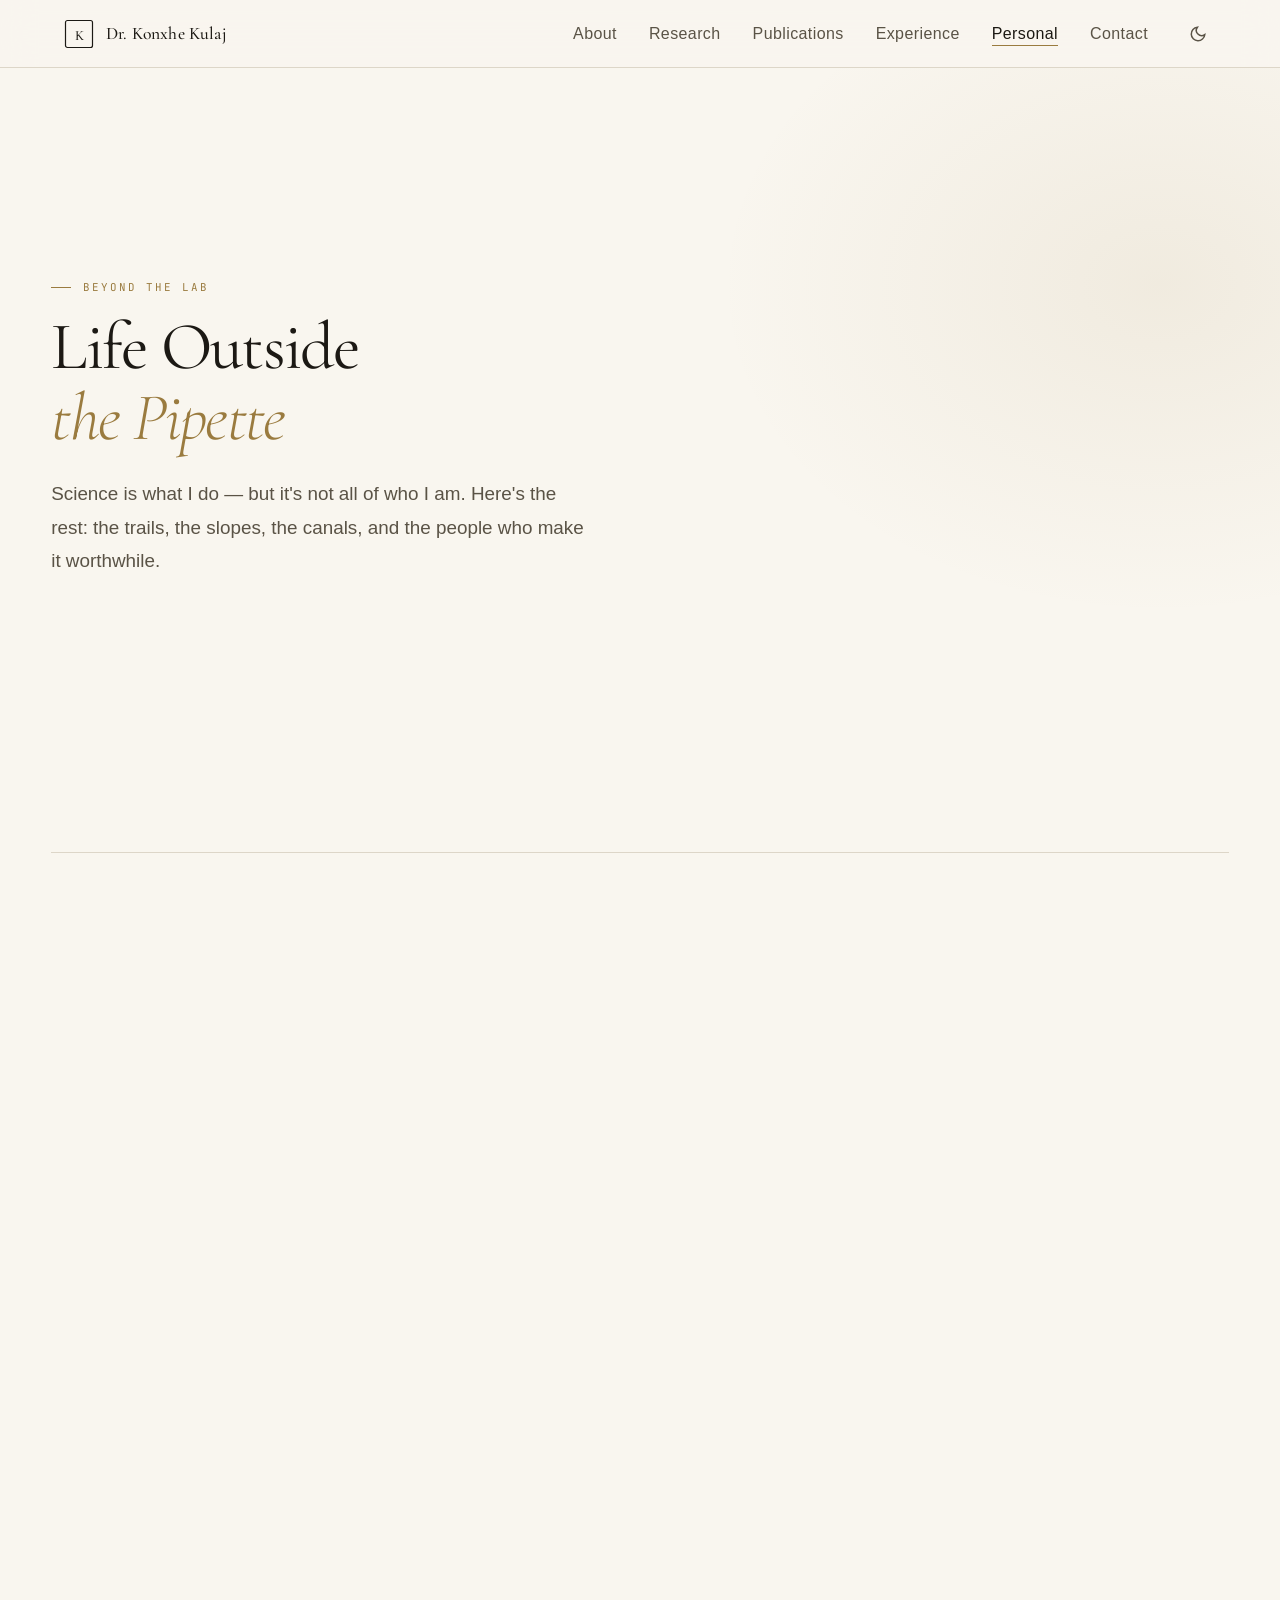
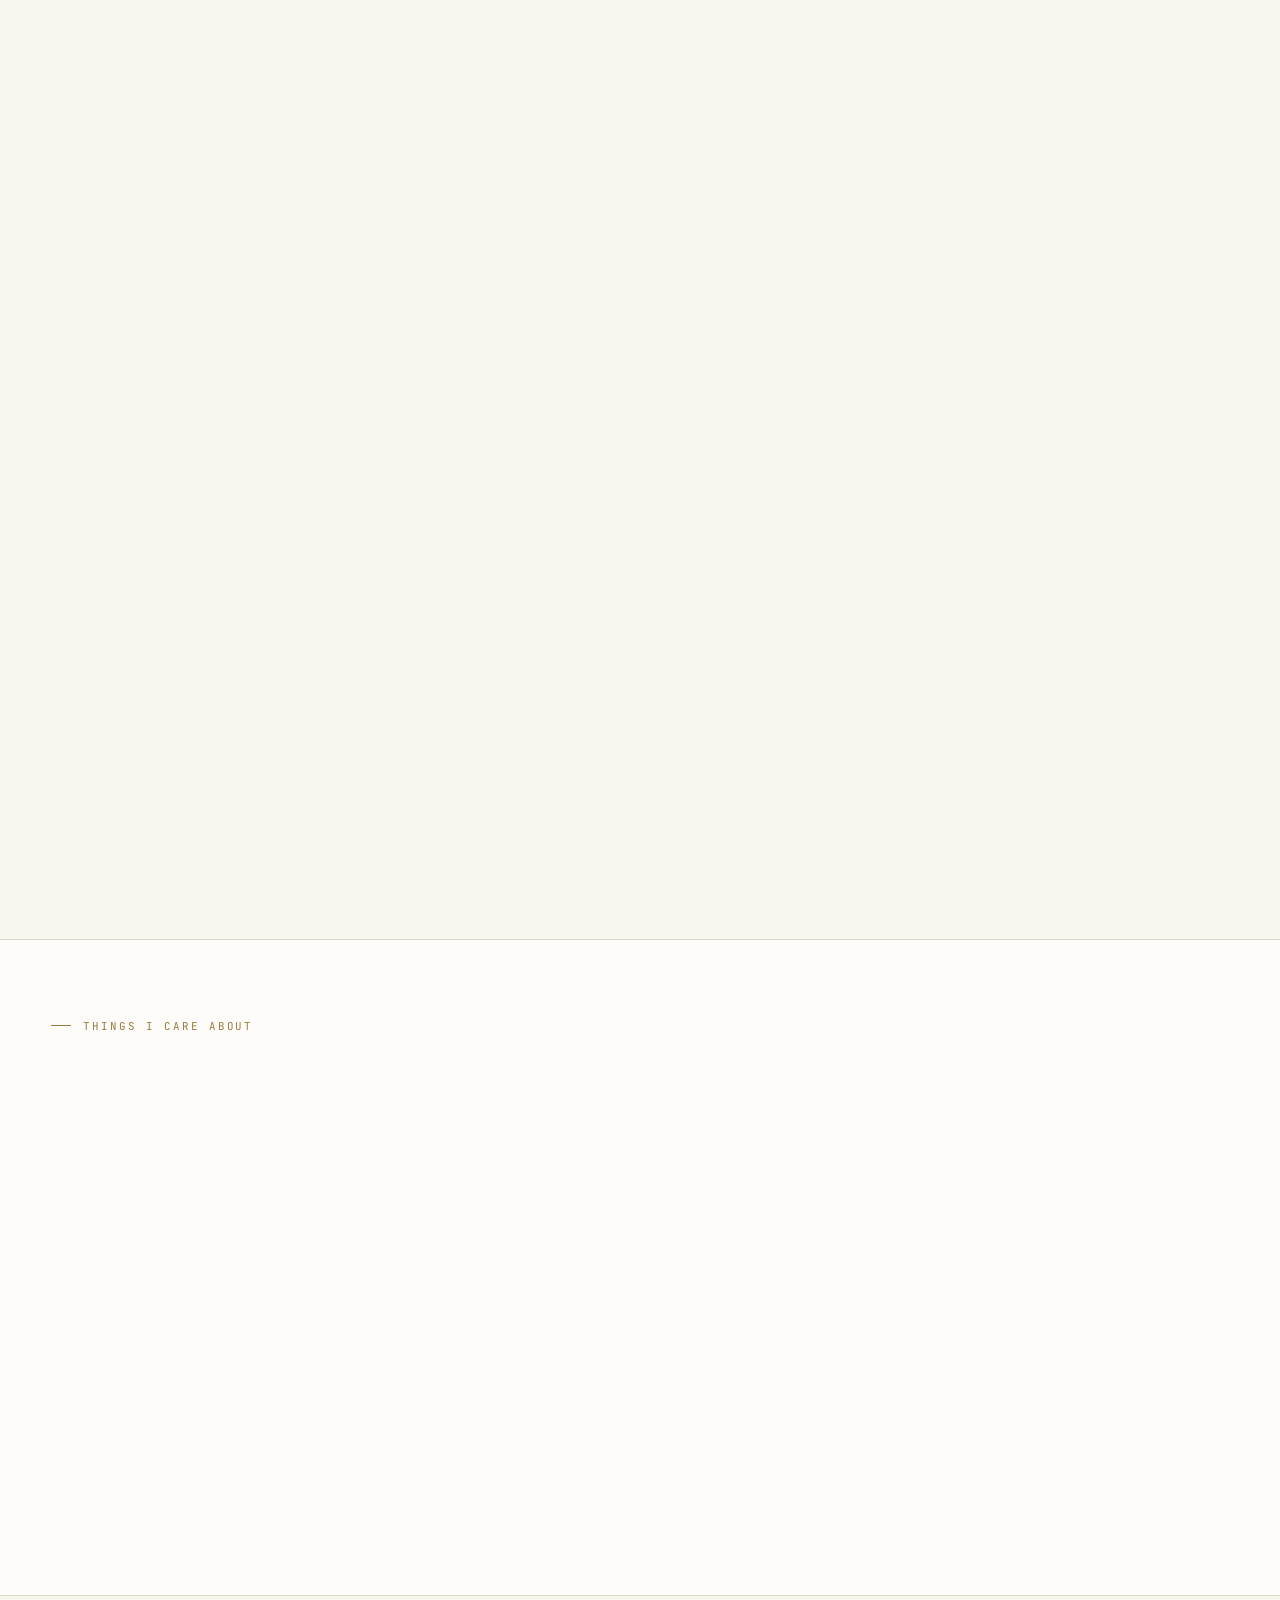
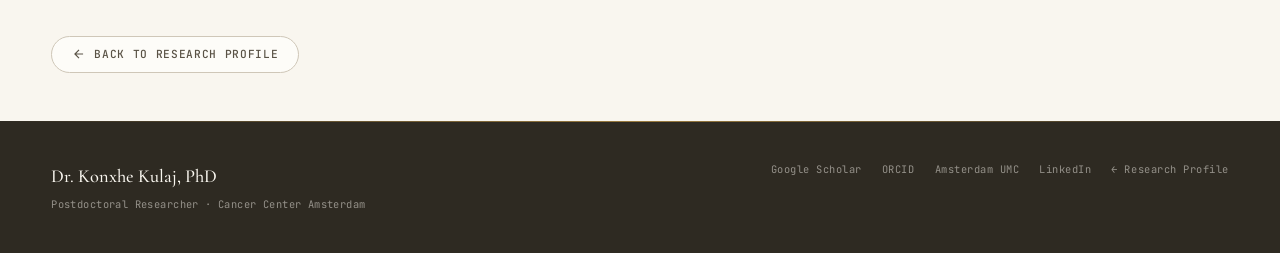
==== personal.html @ 5bc97610 "feat: add personal page — photo mosaic, interests, nav link" ====
<!DOCTYPE html>
<html lang="en" data-theme="light">
<head>
  <meta charset="UTF-8" />
  <meta name="viewport" content="width=device-width, initial-scale=1.0" />
  <title>Beyond the Lab — Dr. Konxhe Kulaj</title>
  <meta name="description" content="A personal glimpse into the life of Dr. Konxhe Kulaj — running, hiking, travelling, skiing, and life in Amsterdam." />

  <link rel="preconnect" href="https://fonts.googleapis.com" />
  <link rel="preconnect" href="https://fonts.gstatic.com" crossorigin />
  <link href="https://fonts.googleapis.com/css2?family=Cormorant+Garamond:ital,wght@0,300;0,400;0,500;0,600;1,300;1,400;1,500&family=JetBrains+Mono:wght@300;400;500&display=swap" rel="stylesheet" />
  <link href="https://api.fontshare.com/v2/css?f[]=switzer@300,400,450,500,600&display=swap" rel="stylesheet" />

  <link rel="stylesheet" href="style.css" />
  <link rel="stylesheet" href="personal.css" />
</head>
<body>

  <!-- NAV — identical to main site -->
  <header class="site-header" id="site-header">
    <div class="header-inner">
      <a href="index.html" class="site-logo" aria-label="Dr. Konxhe Kulaj — home">
        <svg width="30" height="30" viewBox="0 0 30 30" fill="none" aria-hidden="true">
          <rect x="1.5" y="1.5" width="27" height="27" rx="2" stroke="currentColor" stroke-width="1.2"/>
          <text x="15" y="21" text-anchor="middle" font-family="Cormorant Garamond,Georgia,serif" font-size="14" font-weight="500" fill="currentColor">K</text>
        </svg>
        <span class="logo-text">Dr. Konxhe Kulaj</span>
      </a>
      <nav class="site-nav" aria-label="Main navigation">
        <ul role="list">
          <li><a href="index.html#about">About</a></li>
          <li><a href="index.html#research">Research</a></li>
          <li><a href="index.html#publications">Publications</a></li>
          <li><a href="index.html#experience">Experience</a></li>
          <li><a href="personal.html" class="active">Personal</a></li>
          <li><a href="index.html#contact">Contact</a></li>
        </ul>
      </nav>
      <div class="header-actions">
        <button class="theme-toggle" data-theme-toggle aria-label="Switch to dark mode">
          <svg width="17" height="17" viewBox="0 0 24 24" fill="none" stroke="currentColor" stroke-width="2" aria-hidden="true"><path d="M21 12.79A9 9 0 1 1 11.21 3 7 7 0 0 0 21 12.79z"/></svg>
        </button>
        <button class="mobile-menu-toggle" aria-label="Open menu" aria-expanded="false" aria-controls="mobile-nav" id="menu-btn">
          <span></span><span></span><span></span>
        </button>
      </div>
    </div>
    <div class="mobile-nav" id="mobile-nav" hidden>
      <ul role="list">
        <li><a href="index.html#about">About</a></li>
        <li><a href="index.html#research">Research</a></li>
        <li><a href="index.html#publications">Publications</a></li>
        <li><a href="index.html#experience">Experience</a></li>
        <li><a href="personal.html">Personal</a></li>
        <li><a href="index.html#contact">Contact</a></li>
      </ul>
    </div>
  </header>

  <main>

    <!-- PAGE HERO -->
    <section class="personal-hero">
      <div class="personal-hero__inner wide-container">
        <div class="personal-hero__text">
          <p class="section-label">Beyond the Lab</p>
          <h1 class="personal-hero__title">Life Outside<br><em>the Pipette</em></h1>
          <p class="personal-hero__intro">Science is what I do — but it's not all of who I am. Here's the rest: the trails, the slopes, the canals, and the people who make it worthwhile.</p>
        </div>
        <!-- Hero portrait — the relaxed sofa shot -->
        <div class="personal-hero__portrait fade-in">
          <img src="personal-sofa.jpg" alt="Konxhe relaxing on a sofa" loading="eager" />
        </div>
      </div>
    </section>

    <!-- EDITORIAL INTRO — 2 col text -->
    <section class="personal-intro wide-container">
      <div class="personal-intro__grid">
        <div class="personal-intro__col fade-in">
          <p>Growing up between Greece and Albania, then studying across Germany and the Netherlands, movement has always been part of my life — both the literal kind and the geographic kind. I've lived in Munich for six years and now call Amsterdam home.</p>
          <p>Outside the lab I run, ski, hike, and travel as often as I can. There's something about physical effort in a beautiful landscape that gives the mind exactly the reset it needs.</p>
        </div>
        <div class="personal-intro__col fade-in">
          <p>Amsterdam in particular has a way of making everyday life feel like an adventure — whether it's the first snowfall on the canals, a terrace beer in the golden hour, or a spontaneous weekend trip somewhere with good cobblestones and better ice cream.</p>
          <p>This page exists because science is a human endeavour. These photos are a small window into the human behind the research.</p>
        </div>
      </div>
    </section>

    <!-- PHOTO MOSAIC -->
    <section class="personal-mosaic wide-container">

      <!-- Row 1: Running (tall) + Canal in snow (tall) -->
      <div class="mosaic-row mosaic-row--two-tall">
        <figure class="mosaic-item mosaic-item--tall fade-in">
          <div class="mosaic-item__img">
            <img src="personal-running.jpg" alt="Konxhe running a road race through a Dutch city, arms wide open" loading="lazy" />
          </div>
          <figcaption class="mosaic-caption">
            <span class="mosaic-caption__tag">Running</span>
            <span class="mosaic-caption__text">Race day — arms wide, nothing left to lose</span>
          </figcaption>
        </figure>
        <figure class="mosaic-item mosaic-item--tall fade-in">
          <div class="mosaic-item__img">
            <img src="personal-canal.jpg" alt="Konxhe on a snow-covered Amsterdam canal bridge in winter" loading="lazy" />
          </div>
          <figcaption class="mosaic-caption">
            <span class="mosaic-caption__tag">Amsterdam</span>
            <span class="mosaic-caption__text">The city in its rarest form — a white Amsterdam morning</span>
          </figcaption>
        </figure>
      </div>

      <!-- Row 2: Sofa portrait (wide) removed; Hike (portrait) + Skiing (portrait) + Amsterdam terrace (portrait) -->
      <div class="mosaic-row mosaic-row--three">
        <figure class="mosaic-item fade-in">
          <div class="mosaic-item__img">
            <img src="personal-hike.jpg" alt="Konxhe on a wooden bridge over a rushing stream in an autumn forest" loading="lazy" />
          </div>
          <figcaption class="mosaic-caption">
            <span class="mosaic-caption__tag">Hiking</span>
            <span class="mosaic-caption__text">Somewhere in the Ardennes — water always wins</span>
          </figcaption>
        </figure>
        <figure class="mosaic-item fade-in">
          <div class="mosaic-item__img">
            <img src="personal-skiing.jpg" alt="Konxhe on a ski slope on a sunny winter day" loading="lazy" />
          </div>
          <figcaption class="mosaic-caption">
            <span class="mosaic-caption__tag">Skiing</span>
            <span class="mosaic-caption__text">Perfect snow, blue sky — the only prescription that works</span>
          </figcaption>
        </figure>
        <figure class="mosaic-item fade-in">
          <div class="mosaic-item__img">
            <img src="personal-amsterdam.jpg" alt="Konxhe at a terrace café in Amsterdam with a beer in the foreground" loading="lazy" />
          </div>
          <figcaption class="mosaic-caption">
            <span class="mosaic-caption__tag">Amsterdam</span>
            <span class="mosaic-caption__text">Golden hour terrace — the Netherlands at its best</span>
          </figcaption>
        </figure>
      </div>

      <!-- Row 3: Aachen travel (wide landscape) + Friends (square) -->
      <div class="mosaic-row mosaic-row--wide-narrow">
        <figure class="mosaic-item mosaic-item--wide fade-in">
          <div class="mosaic-item__img">
            <img src="personal-travel-aachen.jpg" alt="Konxhe sitting on the steps of Aachen Cathedral with an ice cream, peace sign" loading="lazy" />
          </div>
          <figcaption class="mosaic-caption">
            <span class="mosaic-caption__tag">Travel</span>
            <span class="mosaic-caption__text">Aachen Cathedral — history tastes better with gelato</span>
          </figcaption>
        </figure>
        <figure class="mosaic-item fade-in">
          <div class="mosaic-item__img">
            <img src="personal-friends.jpg" alt="Konxhe with a group of friends laughing together at a social event" loading="lazy" />
          </div>
          <figcaption class="mosaic-caption">
            <span class="mosaic-caption__tag">People</span>
            <span class="mosaic-caption__text">The ones who make a new city feel like home</span>
          </figcaption>
        </figure>
      </div>

    </section>

    <!-- INTERESTS STRIP -->
    <section class="personal-interests section section--alt">
      <div class="wide-container">
        <div class="section-label">Things I Care About</div>
        <div class="interests-grid">
          <div class="interest-card fade-in">
            <div class="interest-card__icon">
              <svg viewBox="0 0 24 24" fill="none" stroke="currentColor" stroke-width="1.3" aria-hidden="true"><path d="M13 2L3 14h9l-1 8 10-12h-9l1-8z"/></svg>
            </div>
            <h3>Running</h3>
            <p>A reliable way to think through a hard problem. Race days included.</p>
          </div>
          <div class="interest-card fade-in">
            <div class="interest-card__icon">
              <svg viewBox="0 0 24 24" fill="none" stroke="currentColor" stroke-width="1.3" aria-hidden="true"><path d="M3 17l4-8 4 5 3-3 4 6"/><circle cx="18" cy="5" r="2"/></svg>
            </div>
            <h3>Mountains &amp; Trails</h3>
            <p>Hiking and skiing — the outdoors as reset button and perspective machine.</p>
          </div>
          <div class="interest-card fade-in">
            <div class="interest-card__icon">
              <svg viewBox="0 0 24 24" fill="none" stroke="currentColor" stroke-width="1.3" aria-hidden="true"><circle cx="12" cy="12" r="10"/><path d="M2 12h20M12 2a15.3 15.3 0 0 1 4 10 15.3 15.3 0 0 1-4 10 15.3 15.3 0 0 1-4-10 15.3 15.3 0 0 1 4-10z"/></svg>
            </div>
            <h3>Travel</h3>
            <p>Four countries of education, countless detours. Always curious what's around the next corner.</p>
          </div>
          <div class="interest-card fade-in">
            <div class="interest-card__icon">
              <svg viewBox="0 0 24 24" fill="none" stroke="currentColor" stroke-width="1.3" aria-hidden="true"><path d="M17 21v-2a4 4 0 0 0-4-4H5a4 4 0 0 0-4 4v2"/><circle cx="9" cy="7" r="4"/><path d="M23 21v-2a4 4 0 0 0-3-3.87"/><path d="M16 3.13a4 4 0 0 1 0 7.75"/></svg>
            </div>
            <h3>Community</h3>
            <p>From Munich lab mates to Amsterdam friends — good science needs good people.</p>
          </div>
          <div class="interest-card fade-in">
            <div class="interest-card__icon">
              <svg viewBox="0 0 24 24" fill="none" stroke="currentColor" stroke-width="1.3" aria-hidden="true"><path d="M2 3h6a4 4 0 0 1 4 4v14a3 3 0 0 0-3-3H2z"/><path d="M22 3h-6a4 4 0 0 0-4 4v14a3 3 0 0 1 3-3h7z"/></svg>
            </div>
            <h3>Reading</h3>
            <p>Papers by day, everything else by night. Fiction, biographies, and the occasional rabbit hole.</p>
          </div>
          <div class="interest-card fade-in">
            <div class="interest-card__icon">
              <svg viewBox="0 0 24 24" fill="none" stroke="currentColor" stroke-width="1.3" aria-hidden="true"><path d="M12 22s8-4 8-10V5l-8-3-8 3v7c0 6 8 10 8 10z"/></svg>
            </div>
            <h3>Languages</h3>
            <p>Greek, Albanian, English, German — and Italian somewhere in between. Each one a different way of thinking.</p>
          </div>
        </div>
      </div>
    </section>

    <!-- BACK LINK -->
    <div class="personal-back wide-container">
      <a href="index.html" class="personal-back__link">
        <svg width="14" height="14" viewBox="0 0 24 24" fill="none" stroke="currentColor" stroke-width="2" aria-hidden="true"><path d="M19 12H5M12 5l-7 7 7 7"/></svg>
        Back to research profile
      </a>
    </div>

  </main>

  <footer class="site-footer">
    <div class="footer-inner wide-container">
      <div class="footer-left">
        <p class="footer-name">Dr. Konxhe Kulaj, PhD</p>
        <p class="footer-role">Postdoctoral Researcher · Cancer Center Amsterdam</p>
      </div>
      <nav class="footer-nav" aria-label="Footer navigation">
        <a href="https://scholar.google.com/citations?user=rQQsSL4AAAAJ&hl=en" target="_blank" rel="noopener">Google Scholar</a>
        <a href="https://orcid.org/0000-0002-2355-2583" target="_blank" rel="noopener">ORCID</a>
        <a href="https://pure.amsterdamumc.nl/en/persons/konxhe-kulaj/" target="_blank" rel="noopener">Amsterdam UMC</a>
        <a href="https://www.linkedin.com/in/konxhe-kulaj-689b61174/" target="_blank" rel="noopener">LinkedIn</a>
        <a href="index.html">← Research Profile</a>
      </nav>
    </div>
  </footer>

  <script src="main.js"></script>
</body>
</html>
---- style.css ----
/* ═══════════════════════════════════════════════
   DR. KONXHE KULAJ — QUIET LUXURY · LANDSCAPE EDITION
   Palette: warm parchment · deep charcoal · brushed gold
   Fonts:   Cormorant Garamond (display) · Switzer (body) · JetBrains Mono (meta)
   Layout:  Wide containers, 3-col About, compact pub table, 3-col Experience
═══════════════════════════════════════════════ */

/* ─── TOKENS ─────────────────────────────────── */
:root,
[data-theme='light'] {
  /* Surfaces */
  --color-bg:               #f9f6ef;
  --color-surface:          #fdfcf8;
  --color-surface-2:        #ffffff;
  --color-surface-offset:   #f2ede3;
  --color-surface-dynamic:  #e8e1d4;
  --color-divider:          #ddd6c8;
  --color-border:           #cfc7b8;

  /* Text */
  --color-text:             #1c1914;
  --color-text-muted:       #5a5346;
  --color-text-faint:       #a89e8e;
  --color-text-inverse:     #f9f6ef;

  /* Gold accent */
  --color-primary:          #9a7b3f;
  --color-primary-hover:    #7d6230;
  --color-primary-active:   #5e4920;
  --color-primary-highlight:#f0e8d4;
  --color-primary-subtle:   #f7f1e4;

  --color-ink:              #1c1914;
  --color-ink-soft:         #2e2a22;

  /* Shadows — warm-toned */
  --shadow-xs: 0 1px 2px rgba(28,25,20,0.05);
  --shadow-sm: 0 2px 6px rgba(28,25,20,0.07), 0 1px 2px rgba(28,25,20,0.04);
  --shadow-md: 0 6px 20px rgba(28,25,20,0.09), 0 2px 6px rgba(28,25,20,0.05);
  --shadow-lg: 0 20px 56px rgba(28,25,20,0.11), 0 4px 12px rgba(28,25,20,0.06);

  /* Radii */
  --radius-sm:  0.25rem;
  --radius-md:  0.5rem;
  --radius-lg:  0.875rem;
  --radius-xl:  1.25rem;
  --radius-2xl: 2rem;
  --radius-full:9999px;

  /* Type scale */
  --text-xs:   clamp(0.75rem,  0.7rem  + 0.25vw, 0.875rem);
  --text-sm:   clamp(0.875rem, 0.8rem  + 0.35vw, 1rem);
  --text-base: clamp(1rem,     0.95rem + 0.25vw, 1.125rem);
  --text-lg:   clamp(1.125rem, 1rem    + 0.75vw, 1.5rem);
  --text-xl:   clamp(1.5rem,   1.2rem  + 1.25vw, 2.25rem);
  --text-2xl:  clamp(2rem,     1.2rem  + 2.5vw,  3.5rem);
  --text-3xl:  clamp(2.5rem,   1rem    + 4vw,    5.5rem);

  /* Spacing */
  --space-1: .25rem; --space-2: .5rem;  --space-3: .75rem;
  --space-4: 1rem;   --space-5: 1.25rem;--space-6: 1.5rem;
  --space-8: 2rem;   --space-10:2.5rem; --space-12:3rem;
  --space-16:4rem;   --space-20:5rem;   --space-24:6rem;

  /* Widths */
  --w-narrow:  680px;
  --w-default: 960px;
  --w-wide:    1280px;

  /* Fonts */
  --font-display: 'Cormorant Garamond', 'Georgia', serif;
  --font-body:    'Switzer', 'Helvetica Neue', sans-serif;
  --font-mono:    'JetBrains Mono', 'Courier New', monospace;

  /* Transitions */
  --t:      200ms cubic-bezier(0.16,1,0.3,1);
  --t-slow: 420ms cubic-bezier(0.16,1,0.3,1);

  --header-h: 68px;
}

/* DARK MODE */
[data-theme='dark'] {
  --color-bg:               #110f0b;
  --color-surface:          #19160f;
  --color-surface-2:        #201c14;
  --color-surface-offset:   #171410;
  --color-surface-dynamic:  #2a2519;
  --color-divider:          #2e2820;
  --color-border:           #3d3628;
  --color-text:             #e8e0d0;
  --color-text-muted:       #9a9080;
  --color-text-faint:       #4a4438;
  --color-text-inverse:     #110f0b;
  --color-primary:          #d4a84b;
  --color-primary-hover:    #c4973a;
  --color-primary-active:   #a87c28;
  --color-primary-highlight:#2a2011;
  --color-primary-subtle:   #221a0d;
  --color-ink:              #e8e0d0;
  --color-ink-soft:         #c8bfac;
  --shadow-xs: 0 1px 2px rgba(0,0,0,0.35);
  --shadow-sm: 0 2px 6px rgba(0,0,0,0.4);
  --shadow-md: 0 6px 20px rgba(0,0,0,0.5);
  --shadow-lg: 0 20px 56px rgba(0,0,0,0.6);
}

@media (prefers-color-scheme: dark) {
  :root:not([data-theme]) {
    --color-bg:#110f0b; --color-surface:#19160f; --color-surface-2:#201c14;
    --color-surface-offset:#171410; --color-surface-dynamic:#2a2519;
    --color-divider:#2e2820; --color-border:#3d3628;
    --color-text:#e8e0d0; --color-text-muted:#9a9080; --color-text-faint:#4a4438;
    --color-text-inverse:#110f0b;
    --color-primary:#d4a84b; --color-primary-hover:#c4973a;
    --color-primary-active:#a87c28; --color-primary-highlight:#2a2011;
    --color-primary-subtle:#221a0d;
  }
}

/* ─── RESET ───────────────────────────────────── */
*,*::before,*::after{box-sizing:border-box;margin:0;padding:0;}

html{
  scroll-behavior:smooth;
  scroll-padding-top:calc(var(--header-h) + var(--space-6));
  -webkit-font-smoothing:antialiased;
  -moz-osx-font-smoothing:grayscale;
  text-rendering:optimizeLegibility;
}

body{
  min-height:100dvh;
  background:var(--color-bg);
  color:var(--color-text);
  font-family:var(--font-body);
  font-size:var(--text-base);
  line-height:1.68;
  transition:background var(--t),color var(--t);
}

img,svg{display:block;max-width:100%;height:auto;}
ul[role='list'],ol[role='list']{list-style:none;}
h1,h2,h3,h4,h5{
  font-family:var(--font-display);
  text-wrap:balance;
  line-height:1.1;
  font-weight:400;
}
p,li,figcaption{text-wrap:pretty;}
a{color:var(--color-primary);text-decoration:none;transition:color var(--t);}
a:hover{color:var(--color-primary-hover);}
a:focus-visible{outline:2px solid var(--color-primary);outline-offset:3px;border-radius:var(--radius-sm);}
::selection{background:color-mix(in oklab,var(--color-primary) 18%,transparent);color:var(--color-text);}

@media(prefers-reduced-motion:reduce){
  *,*::before,*::after{animation-duration:.01ms!important;transition-duration:.01ms!important;scroll-behavior:auto!important;}
}

/* ─── LAYOUT CONTAINERS ───────────────────────── */
/* Narrow default container — still used internally */
.container{
  width:100%;max-width:var(--w-default);
  margin-inline:auto;
  padding-inline:clamp(var(--space-6),5vw,var(--space-16));
}
.container--narrow{max-width:var(--w-narrow);}
.container--wide{max-width:var(--w-wide);}

/* Wide container — used by all landscape sections */
.wide-container{
  width:100%;max-width:var(--w-wide);
  margin-inline:auto;
  padding-inline:clamp(var(--space-6),4vw,var(--space-16));
}

/* ─── SECTION ─────────────────────────────────── */
.section{padding-block:clamp(var(--space-12),6vw,var(--space-20));}
.section--alt{background:var(--color-surface);border-top:1px solid var(--color-divider);border-bottom:1px solid var(--color-divider);}

.section-label{
  font-family:var(--font-mono);
  font-size:.68rem;
  letter-spacing:.18em;
  text-transform:uppercase;
  color:var(--color-primary);
  margin-bottom:var(--space-4);
  display:flex;align-items:center;gap:var(--space-3);
}
.section-label::before{content:'';display:inline-block;width:20px;height:1px;background:var(--color-primary);}

.section-title{
  font-size:var(--text-2xl);
  font-weight:400;
  color:var(--color-text);
  margin-bottom:var(--space-6);
  letter-spacing:-.02em;
}

.section-intro{
  font-size:var(--text-base);
  color:var(--color-text-muted);
  max-width:60ch;
  line-height:1.78;
  margin-bottom:var(--space-12);
}

/* ─── HEADER ──────────────────────────────────── */
.site-header{
  position:sticky;top:0;z-index:100;
  height:var(--header-h);
  background:color-mix(in oklab,var(--color-bg) 90%,transparent);
  backdrop-filter:blur(16px) saturate(1.1);
  -webkit-backdrop-filter:blur(16px) saturate(1.1);
  border-bottom:1px solid var(--color-divider);
  transition:box-shadow var(--t),background var(--t);
}
.site-header.scrolled{box-shadow:var(--shadow-sm);}

.header-inner{
  max-width:var(--w-wide);margin-inline:auto;
  padding-inline:clamp(var(--space-6),5vw,var(--space-16));
  height:100%;display:flex;align-items:center;gap:var(--space-8);
}

.site-logo{display:flex;align-items:center;gap:var(--space-3);color:var(--color-text);text-decoration:none;flex-shrink:0;}
.site-logo:hover{color:var(--color-primary);}
.logo-text{font-family:var(--font-display);font-size:1.1rem;font-weight:500;letter-spacing:.01em;white-space:nowrap;}

.site-nav{margin-left:auto;}
.site-nav ul{display:flex;gap:var(--space-8);list-style:none;}
.site-nav a{
  font-size:var(--text-sm);font-weight:450;
  color:var(--color-text-muted);letter-spacing:.025em;
  text-decoration:none;position:relative;padding-bottom:2px;
  transition:color var(--t);
}
.site-nav a::after{
  content:'';position:absolute;bottom:-2px;left:0;
  width:0;height:1px;background:var(--color-primary);
  transition:width var(--t);
}
.site-nav a:hover{color:var(--color-text);}
.site-nav a:hover::after,.site-nav a.active::after{width:100%;}
.site-nav a.active{color:var(--color-text);}

.header-actions{display:flex;align-items:center;gap:var(--space-3);}

.theme-toggle{
  width:36px;height:36px;display:flex;align-items:center;justify-content:center;
  border-radius:var(--radius-md);color:var(--color-text-muted);
  cursor:pointer;background:none;border:none;
  transition:color var(--t),background var(--t);
}
.theme-toggle:hover{color:var(--color-primary);background:var(--color-primary-highlight);}

.mobile-menu-toggle{
  display:none;flex-direction:column;gap:5px;
  width:36px;height:36px;align-items:center;justify-content:center;
  background:none;border:none;cursor:pointer;padding:var(--space-2);
}
.mobile-menu-toggle span{
  display:block;width:20px;height:1.5px;
  background:var(--color-text);
  transition:transform var(--t),opacity var(--t);border-radius:2px;
}

.mobile-nav{
  background:var(--color-bg);border-top:1px solid var(--color-divider);
  padding:var(--space-6) clamp(var(--space-6),5vw,var(--space-16));
}
.mobile-nav ul{list-style:none;}
.mobile-nav li{border-bottom:1px solid var(--color-divider);}
.mobile-nav a{display:block;padding:var(--space-4) 0;font-size:var(--text-base);color:var(--color-text);text-decoration:none;}

/* ─── HERO ────────────────────────────────────── */
.hero{
  /* Reduced min-height for landscape feel */
  min-height:clamp(420px, 70vh, 680px);
  display:flex;flex-direction:column;justify-content:center;
  padding-block:clamp(var(--space-12),7vw,var(--space-20));
  position:relative;overflow:hidden;
}

/* Delicate grain texture overlay */
.hero::before{
  content:'';position:absolute;inset:0;
  background-image:url("data:image/svg+xml,%3Csvg xmlns='http://www.w3.org/2000/svg' width='400' height='400'%3E%3Cfilter id='n'%3E%3CfeTurbulence type='fractalNoise' baseFrequency='0.75' numOctaves='4' stitchTiles='stitch'/%3E%3C/filter%3E%3Crect width='400' height='400' filter='url(%23n)' opacity='0.025'/%3E%3C/svg%3E");
  pointer-events:none;opacity:.4;
}

/* Gold gradient bloom */
.hero::after{
  content:'';position:absolute;
  top:-30%;left:50%;transform:translateX(-50%);
  width:80vw;max-width:900px;height:60vw;max-height:600px;
  background:radial-gradient(ellipse at 50% 0%,
    color-mix(in oklab,var(--color-primary) 12%,transparent) 0%,
    color-mix(in oklab,var(--color-primary)  4%,transparent) 45%,
    transparent 70%);
  pointer-events:none;z-index:0;
}

/* Hero inner — side by side: left content | right portrait */
.hero-inner{
  position:relative;z-index:1;
  display:grid;
  grid-template-columns:1fr auto;
  gap:clamp(var(--space-12),6vw,var(--space-20));
  align-items:center;
  max-width:var(--w-wide);margin-inline:auto;
  padding-inline:clamp(var(--space-6),5vw,var(--space-16));
  width:100%;
}

.hero-left{min-width:0;}
.hero-right{flex-shrink:0;}

.hero-eyebrow{
  font-family:var(--font-mono);font-size:.68rem;
  letter-spacing:.18em;text-transform:uppercase;
  color:var(--color-primary);margin-bottom:var(--space-5);
  display:flex;align-items:center;gap:var(--space-3);
}
.hero-eyebrow::before{content:'';display:inline-block;width:24px;height:1px;background:var(--color-primary);}

.hero-name{
  font-family:var(--font-display);font-size:var(--text-3xl);
  font-weight:400;letter-spacing:-.025em;line-height:1.0;
  color:var(--color-text);margin-bottom:var(--space-6);
}
.hero-phd{color:var(--color-primary);font-style:italic;font-weight:300;}

.hero-statement{
  font-size:clamp(1rem,.9rem + .5vw,1.2rem);
  color:var(--color-text-muted);max-width:52ch;
  line-height:1.75;margin-bottom:var(--space-5);
}

/* .hero-affil replaces old .hero-affiliation */
.hero-affil,
.hero-affiliation{
  font-family:var(--font-mono);font-size:.68rem;
  color:var(--color-text-faint);margin-bottom:var(--space-10);
  display:flex;flex-wrap:wrap;gap:var(--space-2);align-items:center;
  letter-spacing:.04em;
}
.hero-affil .sep,
.hero-affiliation .sep{color:var(--color-divider);}

.hero-links{display:flex;flex-wrap:wrap;gap:var(--space-2);}

.hero-link{
  display:inline-flex;align-items:center;gap:var(--space-2);
  padding:var(--space-2) var(--space-4);
  font-size:var(--text-xs);font-weight:500;
  letter-spacing:.06em;text-transform:uppercase;
  color:var(--color-text-muted);
  border:1px solid var(--color-border);
  border-radius:var(--radius-full);
  background:var(--color-surface);
  transition:all var(--t);text-decoration:none;
}
.hero-link:hover{
  color:var(--color-primary);
  border-color:var(--color-primary);
  background:var(--color-primary-highlight);
  transform:translateY(-1px);
  box-shadow:var(--shadow-sm);
}
.hero-link--cv{
  background:var(--color-primary);color:var(--color-text-inverse);
  border-color:var(--color-primary);
}
.hero-link--cv:hover{
  background:var(--color-primary-hover);
  color:var(--color-text-inverse);
  border-color:var(--color-primary-hover);
}

/* ── CIRCULAR PORTRAIT ────────────────────────── */
/* .hero-right wraps the portrait — no flex-shrink */
.portrait-ring{
  position:relative;
  width:clamp(200px,22vw,300px);
  aspect-ratio:1/1;
}

/* Decorative gold ring behind the circle */
.portrait-ring::before{
  content:'';position:absolute;
  inset:-8px;border-radius:50%;
  border:1px solid color-mix(in oklab,var(--color-primary) 30%,transparent);
  pointer-events:none;
}
/* Second ring, dashed, slightly larger */
.portrait-ring::after{
  content:'';position:absolute;
  inset:-16px;border-radius:50%;
  border:1px dashed color-mix(in oklab,var(--color-primary) 16%,transparent);
  pointer-events:none;
  animation:ring-rotate 30s linear infinite;
}
@keyframes ring-rotate{to{transform:rotate(360deg);}}

.portrait-circle{
  width:100%;height:100%;border-radius:50%;
  overflow:hidden;
  border:2px solid color-mix(in oklab,var(--color-primary) 35%,var(--color-border));
  box-shadow:var(--shadow-md);
  background:var(--color-surface-offset);
}
.portrait-circle img{
  width:100%;height:100%;
  object-fit:cover;object-position:center top;
  display:block;border-radius:50%;
}

/* ─── ABOUT — 3-COLUMN LANDSCAPE ─────────────── */
/* photo+facts | biography | keywords+languages   */
.about-layout{
  display:grid;
  grid-template-columns:220px 1fr 240px;
  gap:clamp(var(--space-8),3.5vw,var(--space-16));
  align-items:start;
  margin-top:var(--space-6);
}

/* Left column: photo + quick facts */
.about-aside{
  display:flex;flex-direction:column;gap:var(--space-5);
}

.about-photo{
  border-radius:var(--radius-xl);overflow:hidden;
  border:1px solid var(--color-border);
  box-shadow:var(--shadow-md);
  aspect-ratio:1/1;
}
.about-photo img{width:100%;height:100%;object-fit:cover;object-position:center top;display:block;}
.about-photo figcaption{
  padding:var(--space-3) var(--space-4);
  font-family:var(--font-mono);font-size:.63rem;
  color:var(--color-text-faint);letter-spacing:.05em;
  background:var(--color-surface-offset);
  text-align:center;line-height:1.5;
}

.quick-facts{
  background:var(--color-surface);
  border:1px solid var(--color-border);
  border-radius:var(--radius-xl);
  padding:var(--space-5);
  display:flex;flex-direction:column;gap:0;
  overflow:hidden;
  position:relative;
}
.quick-facts::before{
  content:'';position:absolute;top:0;left:0;right:0;height:1px;
  background:linear-gradient(90deg,var(--color-primary),transparent);
}

.qf-row{
  display:flex;flex-direction:column;gap:2px;
  padding:var(--space-3) 0;
  border-bottom:1px solid var(--color-divider);
}
.qf-row:last-child{border-bottom:none;padding-bottom:0;}
.qf-row:first-child{padding-top:0;}

.qf-label{
  font-family:var(--font-mono);font-size:.62rem;
  text-transform:uppercase;letter-spacing:.1em;
  color:var(--color-text-faint);
}
.qf-val{
  font-size:var(--text-sm);color:var(--color-text);font-weight:450;line-height:1.4;
}
.qf-link{
  font-family:var(--font-mono);font-size:.7rem;
  color:var(--color-primary);
}
.qf-link:hover{text-decoration:underline;}

/* Centre column: biography */
.about-bio{min-width:0;}
.about-bio p{
  color:var(--color-text-muted);line-height:1.82;
  margin-bottom:var(--space-5);
}
.about-bio .about-lead{
  font-family:var(--font-display);
  font-size:clamp(1rem,.9rem + .5vw,1.18rem);
  font-weight:400;color:var(--color-text);letter-spacing:.01em;line-height:1.65;
}
.about-bio em{font-style:italic;}

/* Right column: keywords + languages */
.about-meta{
  display:flex;flex-direction:column;gap:var(--space-5);
  position:sticky;top:calc(var(--header-h) + var(--space-6));
}

/* Sidebar card — shared between about-meta and elsewhere */
.sidebar-card{
  background:var(--color-surface);
  border:1px solid var(--color-border);
  border-radius:var(--radius-xl);
  padding:var(--space-5) var(--space-5);
  position:relative;overflow:hidden;
}
.sidebar-card::before{
  content:'';position:absolute;top:0;left:0;right:0;height:1px;
  background:linear-gradient(90deg,var(--color-primary),transparent);
}
.sidebar-card h3{
  font-family:var(--font-mono);font-size:.65rem;font-weight:500;
  letter-spacing:.14em;text-transform:uppercase;
  color:var(--color-text-faint);margin-bottom:var(--space-4);
}

.keyword-list{display:flex;flex-wrap:wrap;gap:var(--space-2);list-style:none;}
.keyword-list li{
  font-family:var(--font-mono);font-size:.65rem;
  background:var(--color-primary-highlight);color:var(--color-primary);
  padding:3px var(--space-3);border-radius:var(--radius-sm);
  border:1px solid color-mix(in oklab,var(--color-primary) 18%,transparent);
}
.lang-list{list-style:none;}
.lang-list li{
  display:flex;justify-content:space-between;align-items:center;
  padding:var(--space-2) 0;font-size:var(--text-sm);
  border-bottom:1px solid var(--color-divider);
}
.lang-list li:last-child{border-bottom:none;}
.lang-level{font-family:var(--font-mono);font-size:.65rem;color:var(--color-text-faint);}

/* ─── RESEARCH ────────────────────────────────── */
.research-grid{
  display:grid;grid-template-columns:1fr 1fr;
  gap:var(--space-5);
  margin-top:var(--space-4);
}

.research-card{
  background:var(--color-surface);border:1px solid var(--color-border);
  border-radius:var(--radius-xl);
  padding:clamp(var(--space-6),3vw,var(--space-8));
  transition:box-shadow var(--t),transform var(--t),border-color var(--t);
  position:relative;
}
.research-card::before{
  content:'';position:absolute;top:0;left:0;right:0;height:1px;
  background:linear-gradient(90deg,var(--color-primary),transparent 60%);
  opacity:0;transition:opacity var(--t-slow);
}
.research-card:hover{box-shadow:var(--shadow-md);transform:translateY(-2px);border-color:color-mix(in oklab,var(--color-primary) 28%,var(--color-border));}
.research-card:hover::before{opacity:1;}
.research-card--featured{
  border-color:color-mix(in oklab,var(--color-primary) 22%,var(--color-border));
  background:color-mix(in oklab,var(--color-primary-highlight) 25%,var(--color-surface));
}
.research-card__num{
  font-family:var(--font-mono);font-size:.65rem;letter-spacing:.14em;
  color:var(--color-primary);margin-bottom:var(--space-4);
}
.research-card__title{
  font-family:var(--font-display);font-size:var(--text-lg);
  font-weight:500;color:var(--color-text);margin-bottom:var(--space-4);line-height:1.32;
}
.research-card__body{font-size:var(--text-sm);color:var(--color-text-muted);line-height:1.8;margin-bottom:var(--space-5);}
.research-card__body em{font-style:italic;}
.research-card__tags{display:flex;flex-wrap:wrap;gap:var(--space-2);}
.research-card__tags span{
  font-family:var(--font-mono);font-size:.65rem;
  color:var(--color-primary);background:var(--color-primary-highlight);
  padding:3px var(--space-3);border-radius:var(--radius-sm);
  border:1px solid color-mix(in oklab,var(--color-primary) 15%,transparent);
}

/* ─── PUBLICATIONS ────────────────────────────── */

/* Header row: title left, inline metrics right */
.pub-header{
  display:flex;
  flex-wrap:wrap;
  align-items:baseline;
  justify-content:space-between;
  gap:var(--space-4);
  margin-bottom:var(--space-6);
}
.pub-header .section-title{margin-bottom:0;}

.pub-metrics-inline{
  display:flex;align-items:center;
  gap:var(--space-5);
  flex-shrink:0;
}
.pmi{
  display:flex;flex-direction:column;align-items:center;
  gap:1px;text-align:center;
}
.pmi-num{
  font-family:var(--font-display);font-size:clamp(1.2rem,1rem + 1vw,1.75rem);
  font-weight:400;color:var(--color-text);letter-spacing:-.02em;line-height:1;
}
.pmi-label{
  font-family:var(--font-mono);font-size:.6rem;
  text-transform:uppercase;letter-spacing:.1em;
  color:var(--color-text-faint);
}
.pmi-link{
  font-family:var(--font-mono);font-size:.7rem;
  color:var(--color-primary);letter-spacing:.04em;
  white-space:nowrap;
}
.pmi-link:hover{text-decoration:underline;}

/* Featured publication — 2-col */
.pub-featured{
  display:grid;
  grid-template-columns:1fr 1fr;
  gap:clamp(var(--space-8),4vw,var(--space-12));
  background:var(--color-surface);border:1px solid var(--color-border);
  border-radius:var(--radius-xl);
  padding:clamp(var(--space-6),3vw,var(--space-8));
  margin-bottom:var(--space-8);
  position:relative;overflow:hidden;
}
.pub-featured::before{
  content:'';position:absolute;left:0;top:0;bottom:0;width:2px;
  background:linear-gradient(180deg,var(--color-primary),color-mix(in oklab,var(--color-primary) 25%,transparent));
}

.pub-featured__badge{
  display:inline-flex;align-items:center;gap:var(--space-2);
  font-family:var(--font-mono);font-size:.65rem;font-weight:500;
  letter-spacing:.12em;text-transform:uppercase;
  color:var(--color-primary);background:var(--color-primary-highlight);
  padding:4px var(--space-3);border-radius:var(--radius-sm);
  margin-bottom:var(--space-4);
  border:1px solid color-mix(in oklab,var(--color-primary) 18%,transparent);
}
.pub-featured__badge::before{content:'';width:5px;height:5px;border-radius:50%;background:var(--color-primary);}

.pub-featured__meta{display:flex;flex-wrap:wrap;align-items:center;gap:var(--space-3);margin-bottom:var(--space-3);}

.pub-journal{font-family:var(--font-mono);font-size:.67rem;font-weight:600;text-transform:uppercase;letter-spacing:.1em;color:var(--color-text-muted);}
.pub-year{font-family:var(--font-mono);font-size:.67rem;color:var(--color-text-faint);}
.pub-role{
  font-family:var(--font-mono);font-size:.65rem;
  padding:2px var(--space-3);border-radius:var(--radius-sm);
  background:var(--color-surface-dynamic);color:var(--color-text-muted);
}

.pub-featured__title{font-family:var(--font-display);font-size:var(--text-lg);font-weight:500;color:var(--color-text);margin-bottom:var(--space-3);line-height:1.32;}
.pub-featured__authors{font-family:var(--font-mono);font-size:.63rem;color:var(--color-text-faint);margin-bottom:var(--space-4);line-height:1.72;}
.pub-featured__authors sup{font-size:.6em;}
.pub-featured__abstract{
  font-size:var(--text-sm);color:var(--color-text-muted);line-height:1.82;
  border-left:2px solid var(--color-divider);padding-left:var(--space-5);
}
.pub-featured__links{display:flex;flex-wrap:wrap;align-items:center;gap:var(--space-3);margin-top:var(--space-5);}

/* Publication links — shared */
.pub-link{
  font-family:var(--font-mono);font-size:.67rem;font-weight:500;
  color:var(--color-text-muted);border:1px solid var(--color-border);
  border-radius:var(--radius-sm);padding:var(--space-1) var(--space-3);
  text-decoration:none;transition:all var(--t);letter-spacing:.04em;
}
.pub-link:hover{color:var(--color-primary);border-color:var(--color-primary);background:var(--color-primary-highlight);}
.pub-link--doi{color:var(--color-text-faint);}
.pub-cite{font-family:var(--font-mono);font-size:.65rem;color:var(--color-text-faint);}

/* Compact pub table — year | body rows */
.pub-table{
  display:flex;flex-direction:column;
  border-top:1px solid var(--color-divider);
  margin-bottom:var(--space-8);
}

.pub-row{
  display:grid;
  grid-template-columns:56px 1fr;
  gap:var(--space-5);
  padding-block:var(--space-6);
  border-bottom:1px solid var(--color-divider);
  transition:background var(--t);
}
.pub-row:hover{background:var(--color-primary-subtle);}

.pub-row__year{
  font-family:var(--font-display);font-size:var(--text-lg);
  font-weight:300;color:var(--color-text-faint);
  letter-spacing:-.01em;padding-top:var(--space-1);
  line-height:1.1;
}

.pub-row__body{min-width:0;}

.pub-row__meta{
  display:flex;flex-wrap:wrap;align-items:center;
  gap:var(--space-3);margin-bottom:var(--space-2);
}

.pub-row__title{
  font-family:var(--font-display);
  font-size:clamp(1rem,.9rem + .4vw,1.15rem);
  font-weight:500;color:var(--color-text);
  line-height:1.32;margin-bottom:var(--space-2);
}

.pub-row__authors{
  font-family:var(--font-mono);font-size:.63rem;
  color:var(--color-text-faint);margin-bottom:var(--space-3);
  line-height:1.68;
}

.pub-row__links{display:flex;flex-wrap:wrap;align-items:center;gap:var(--space-3);}

/* Thesis block — 2-col image | content */
.thesis-block{
  margin-top:var(--space-8);
  display:grid;
  grid-template-columns:280px 1fr;
  background:var(--color-surface);border:1px solid var(--color-border);
  border-radius:var(--radius-xl);overflow:hidden;
  gap:0;
}

.thesis-block__image{
  overflow:hidden;position:relative;min-height:240px;
}
.thesis-block__image img{
  width:100%;height:100%;object-fit:cover;
  object-position:center 20%;
  display:block;
  filter:saturate(0.85);
  transition:transform var(--t-slow),filter var(--t-slow);
}
.thesis-block:hover .thesis-block__image img{transform:scale(1.02);filter:saturate(1);}

.thesis-block__image::after{
  content:'';position:absolute;inset:0;
  background:linear-gradient(to right,transparent 60%,color-mix(in oklab,var(--color-surface) 80%,transparent));
}

.thesis-block__content{
  padding:clamp(var(--space-6),3vw,var(--space-8));
  display:flex;flex-direction:column;
}

.thesis-block__label{
  font-family:var(--font-mono);font-size:.65rem;font-weight:600;
  text-transform:uppercase;letter-spacing:.14em;
  color:var(--color-text-faint);margin-bottom:var(--space-3);
}
.thesis-block__title{
  font-family:var(--font-display);font-size:var(--text-lg);
  font-weight:500;color:var(--color-text);line-height:1.32;margin-bottom:var(--space-3);
}
.thesis-block__meta-line{
  font-family:var(--font-mono);font-size:.65rem;
  color:var(--color-text-faint);letter-spacing:.03em;
  margin-bottom:var(--space-5);
  line-height:1.6;
}
.thesis-block__abstract{
  font-size:var(--text-sm);color:var(--color-text-muted);
  line-height:1.8;margin-bottom:var(--space-6);
  flex:1;
}

/* ─── EXPERIENCE — 3-COLUMN GRID ─────────────── */
.exp-grid{
  display:grid;
  grid-template-columns:repeat(3,1fr);
  gap:clamp(var(--space-6),3.5vw,var(--space-12));
  align-items:start;
  margin-top:var(--space-4);
}

.exp-col{}

.exp-col__heading{
  font-family:var(--font-mono);font-size:.65rem;font-weight:600;
  letter-spacing:.14em;text-transform:uppercase;
  color:var(--color-text-faint);margin-bottom:var(--space-6);
  padding-bottom:var(--space-3);border-bottom:1px solid var(--color-divider);
}

/* ─── TIMELINE (inside exp-col) ──────────────── */
.timeline{
  position:relative;
  display:flex;flex-direction:column;
}

.timeline-item{
  position:relative;display:grid;
  grid-template-columns:16px 1fr;
  gap:var(--space-4);
  padding-bottom:var(--space-7);
}
.timeline-item:last-child{padding-bottom:0;}

/* New tl-* class names mapping to same styles */
.tl-marker{
  position:relative;display:flex;
  justify-content:center;padding-top:6px;
}
.tl-marker::before{
  content:'';width:9px;height:9px;border-radius:50%;
  background:var(--color-surface-dynamic);border:2px solid var(--color-border);
  flex-shrink:0;position:relative;z-index:1;
}
.tl-marker::after{
  content:'';position:absolute;top:16px;left:50%;transform:translateX(-50%);
  width:1px;height:calc(100% + var(--space-7) - 16px);
  background:var(--color-divider);
}
.timeline-item:last-child .tl-marker::after{display:none;}

.timeline-item--current .tl-marker::before,
.timeline-item--current .timeline-item__marker::before{
  background:var(--color-primary);border-color:var(--color-primary);
  box-shadow:0 0 0 4px var(--color-primary-highlight);
}

.tl-marker--edu::before{border-radius:var(--radius-sm);}
.tl-marker--conf::before{background:var(--color-primary-highlight);border-color:var(--color-primary);}

.tl-body{min-width:0;}
.tl-period{font-family:var(--font-mono);font-size:.63rem;color:var(--color-text-faint);margin-bottom:var(--space-2);letter-spacing:.04em;}
.tl-role{font-family:var(--font-display);font-size:var(--text-base);font-weight:500;color:var(--color-text);margin-bottom:var(--space-2);line-height:1.3;}
.tl-org{font-size:var(--text-xs);color:var(--color-text-muted);line-height:1.6;margin-bottom:var(--space-2);}
.tl-desc{font-size:var(--text-sm);color:var(--color-text-muted);line-height:1.75;margin-bottom:var(--space-2);}
.tl-desc em{font-style:italic;}
.tl-link{font-family:var(--font-mono);font-size:.63rem;font-weight:500;color:var(--color-primary);letter-spacing:.04em;}
.tl-link:hover{text-decoration:underline;}

/* ─── READING STACK (inside exp-col) ─────────── */
.reading-stack{
  display:flex;flex-direction:column;gap:0;
  border-top:1px solid var(--color-divider);
}
.reading-row{
  display:flex;align-items:baseline;gap:var(--space-3);
  padding:var(--space-3) 0;
  border-bottom:1px solid var(--color-divider);
}
.reading-row:last-child{border-bottom:none;}
.reading-tag{
  font-family:var(--font-mono);font-size:.6rem;font-weight:500;
  text-transform:uppercase;letter-spacing:.1em;
  color:var(--color-primary);background:var(--color-primary-highlight);
  padding:2px var(--space-2);border-radius:var(--radius-sm);
  flex-shrink:0;
  border:1px solid color-mix(in oklab,var(--color-primary) 16%,transparent);
}
.reading-title{
  font-size:var(--text-sm);color:var(--color-text-muted);line-height:1.55;
}

/* ─── CONTACT — 2-COL ─────────────────────────── */
.contact-layout{
  display:grid;
  grid-template-columns:1fr 380px;
  gap:clamp(var(--space-8),5vw,var(--space-16));
  align-items:start;
}

.contact-left{
  display:flex;flex-direction:column;
}
.contact-left .section-title{margin-bottom:var(--space-4);}

.contact-intro{
  font-size:var(--text-base);color:var(--color-text-muted);
  max-width:56ch;line-height:1.78;margin-bottom:var(--space-8);
}

.contact-quote{
  font-family:var(--font-display);font-size:clamp(1.05rem,1rem + .5vw,1.32rem);
  font-weight:400;font-style:italic;color:var(--color-text);line-height:1.68;
  border-left:2px solid var(--color-primary);padding-left:var(--space-6);
  margin-top:auto;
}
.contact-quote cite{
  display:block;font-family:var(--font-mono);font-size:.63rem;
  color:var(--color-text-faint);font-style:normal;margin-top:var(--space-4);letter-spacing:.05em;
}

.contact-links{
  display:flex;flex-direction:column;gap:var(--space-3);
  position:sticky;top:calc(var(--header-h) + var(--space-6));
}
.contact-item{
  display:flex;align-items:center;gap:var(--space-4);
  padding:var(--space-4) var(--space-5);
  background:var(--color-surface);border:1px solid var(--color-border);
  border-radius:var(--radius-lg);text-decoration:none;color:var(--color-text);
  transition:all var(--t);
}
.contact-item:hover{
  border-color:color-mix(in oklab,var(--color-primary) 35%,var(--color-border));
  background:var(--color-primary-subtle);
  box-shadow:var(--shadow-sm);transform:translateX(3px);
}
.contact-item--cv:hover{transform:none;}
.contact-item__icon{
  width:40px;height:40px;display:flex;align-items:center;justify-content:center;
  background:var(--color-surface-offset);border-radius:var(--radius-md);
  color:var(--color-text-muted);flex-shrink:0;border:1px solid var(--color-border);
  transition:background var(--t),color var(--t);
}
.contact-item:hover .contact-item__icon{background:var(--color-primary-highlight);color:var(--color-primary);}
.contact-item__body{display:flex;flex-direction:column;gap:2px;}
.contact-item__label{font-family:var(--font-mono);font-size:.63rem;text-transform:uppercase;letter-spacing:.1em;color:var(--color-text-faint);}
.contact-item__val{font-size:var(--text-sm);font-weight:500;color:var(--color-text);}

/* ─── FOOTER ──────────────────────────────────── */
.site-footer{
  background:var(--color-ink-soft);color:var(--color-text-inverse);
  padding-block:var(--space-10);position:relative;overflow:hidden;
}
[data-theme='dark'] .site-footer{background:var(--color-surface);color:var(--color-text);}
@media(prefers-color-scheme:dark){:root:not([data-theme]) .site-footer{background:var(--color-surface);color:var(--color-text);}}

.site-footer::before{
  content:'';position:absolute;top:0;left:0;right:0;height:1px;
  background:linear-gradient(90deg,transparent,var(--color-primary),transparent);
}

.footer-inner{
  display:flex;justify-content:space-between;align-items:flex-start;
  gap:var(--space-8);flex-wrap:wrap;
}

.footer-left{}
.footer-name{font-family:var(--font-display);font-size:clamp(1rem,.9rem + .5vw,1.15rem);font-weight:500;margin-bottom:var(--space-1);}
.footer-role{font-family:var(--font-mono);font-size:.65rem;opacity:.5;letter-spacing:.04em;}

.footer-nav{
  display:flex;flex-wrap:wrap;
  gap:var(--space-5);justify-content:flex-end;
  align-items:center;
}
.footer-nav a{
  font-family:var(--font-mono);font-size:.65rem;
  text-decoration:none;opacity:.5;letter-spacing:.05em;
  transition:opacity var(--t);color:inherit;
}
.footer-nav a:hover{opacity:1;}

/* ─── ANIMATIONS ──────────────────────────────── */
.fade-in{opacity:0;transform:translateY(14px);transition:opacity .6s cubic-bezier(.16,1,.3,1),transform .6s cubic-bezier(.16,1,.3,1);}
.fade-in.visible{opacity:1;transform:translateY(0);}

/* ─── RESPONSIVE ──────────────────────────────── */

/* Large tablet — 3-col layouts collapse */
@media(max-width:1100px){
  /* About: drop right meta column to below bio */
  .about-layout{
    grid-template-columns:200px 1fr;
    grid-template-rows:auto auto;
  }
  .about-meta{
    grid-column:1 / -1;
    position:static;
    display:grid;
    grid-template-columns:repeat(auto-fit,minmax(220px,1fr));
    gap:var(--space-5);
  }

  /* Experience: 3→2 columns */
  .exp-grid{grid-template-columns:1fr 1fr;}

  /* Thesis: shrink image */
  .thesis-block{grid-template-columns:220px 1fr;}
}

@media(max-width:900px){
  /* About: single column */
  .about-layout{
    grid-template-columns:1fr;
  }
  .about-aside{
    display:grid;
    grid-template-columns:180px 1fr;
    gap:var(--space-5);
    align-items:start;
  }
  .about-photo{aspect-ratio:auto;max-height:200px;}

  /* Experience: single column */
  .exp-grid{grid-template-columns:1fr;}

  /* Featured pub: single column */
  .pub-featured{grid-template-columns:1fr;}

  /* Thesis: stacked */
  .thesis-block{grid-template-columns:1fr;}
  .thesis-block__image{min-height:200px;max-height:240px;}
  .thesis-block__image::after{
    background:linear-gradient(to bottom,transparent 60%,color-mix(in oklab,var(--color-surface) 80%,transparent));
  }

  /* Contact: single column */
  .contact-layout{grid-template-columns:1fr;}
  .contact-links{position:static;}
}

@media(max-width:768px){
  :root{--header-h:58px;}
  .site-nav{display:none;}
  .mobile-menu-toggle{display:flex;}

  /* Hero: single column, hide portrait */
  .hero-inner{grid-template-columns:1fr;}
  .hero-right{display:none;}

  /* Research: single column */
  .research-grid{grid-template-columns:1fr;}

  /* Pub metrics: wrap tighter */
  .pub-header{flex-direction:column;align-items:flex-start;}
  .pub-metrics-inline{gap:var(--space-4);}

  /* Pub row: tighter */
  .pub-row{grid-template-columns:48px 1fr;gap:var(--space-3);}

  /* Footer */
  .footer-inner{flex-direction:column;align-items:flex-start;}
  .footer-nav{justify-content:flex-start;}
}

@media(max-width:480px){
  .hero-links{gap:var(--space-2);}
  .hero-link{padding:var(--space-2) var(--space-3);}

  .pub-row{grid-template-columns:1fr;}
  .pub-row__year{display:none;}

  .about-aside{grid-template-columns:1fr;}
}

/* ─── PERSONAL PAGE NAV LINK ──────────────────── */
/* Subtle gold tint to signal it's a page, not an anchor */
.nav-personal{
  color:var(--color-primary) !important;
}
.nav-personal::after{
  background:var(--color-primary) !important;
}
---- personal.css ----
/* ═══════════════════════════════════════════════
   PERSONAL PAGE — Beyond the Lab
   Inherits all tokens from style.css
   Adds: editorial hero, photo mosaic, interests grid
═══════════════════════════════════════════════ */

/* ─── PAGE HERO ───────────────────────────────── */
.personal-hero {
  padding-block: clamp(var(--space-12), 7vw, var(--space-20));
  position: relative;
  overflow: hidden;
}

/* Subtle warm bloom behind the hero */
.personal-hero::after {
  content: '';
  position: absolute;
  top: -20%; right: 0;
  width: 50vw; max-width: 600px;
  height: 100%;
  background: radial-gradient(ellipse at 80% 50%,
    color-mix(in oklab, var(--color-primary) 9%, transparent) 0%,
    transparent 65%);
  pointer-events: none;
}

.personal-hero__inner {
  display: grid;
  grid-template-columns: 1fr 420px;
  gap: clamp(var(--space-10), 5vw, var(--space-16));
  align-items: center;
  position: relative;
  z-index: 1;
}

.personal-hero__text {
  min-width: 0;
}

.personal-hero__title {
  font-family: var(--font-display);
  font-size: var(--text-3xl);
  font-weight: 400;
  letter-spacing: -.025em;
  line-height: 1.05;
  color: var(--color-text);
  margin-bottom: var(--space-6);
}
.personal-hero__title em {
  font-style: italic;
  color: var(--color-primary);
  font-weight: 300;
}

.personal-hero__intro {
  font-size: clamp(1rem, .9rem + .5vw, 1.18rem);
  color: var(--color-text-muted);
  max-width: 52ch;
  line-height: 1.78;
}

.personal-hero__portrait {
  border-radius: var(--radius-2xl);
  overflow: hidden;
  aspect-ratio: 3/4;
  box-shadow: var(--shadow-lg);
  border: 1px solid var(--color-border);
  position: relative;
}
.personal-hero__portrait::before {
  content: '';
  position: absolute; inset: 0; z-index: 1;
  background: linear-gradient(
    to bottom,
    transparent 55%,
    color-mix(in oklab, var(--color-ink) 30%, transparent)
  );
  pointer-events: none;
}
.personal-hero__portrait img {
  width: 100%; height: 100%;
  object-fit: cover;
  object-position: center 15%;
  display: block;
}

/* ─── EDITORIAL INTRO ─────────────────────────── */
.personal-intro {
  padding-block: clamp(var(--space-10), 5vw, var(--space-16));
}
.personal-intro__grid {
  display: grid;
  grid-template-columns: 1fr 1fr;
  gap: clamp(var(--space-8), 5vw, var(--space-16));
  border-top: 1px solid var(--color-divider);
  padding-top: var(--space-8);
}
.personal-intro__col p {
  color: var(--color-text-muted);
  line-height: 1.85;
  margin-bottom: var(--space-5);
  font-size: clamp(.95rem, .9rem + .25vw, 1.05rem);
}
.personal-intro__col p:last-child { margin-bottom: 0; }

/* ─── PHOTO MOSAIC ────────────────────────────── */
.personal-mosaic {
  padding-block: 0 clamp(var(--space-10), 5vw, var(--space-16));
  display: flex;
  flex-direction: column;
  gap: var(--space-4);
}

.mosaic-row {
  display: grid;
  gap: var(--space-4);
}

/* Row layout variants */
.mosaic-row--two-tall {
  grid-template-columns: 1fr 1fr;
}
.mosaic-row--three {
  grid-template-columns: repeat(3, 1fr);
}
.mosaic-row--wide-narrow {
  grid-template-columns: 2fr 1fr;
}

/* Individual mosaic items */
.mosaic-item {
  position: relative;
  border-radius: var(--radius-xl);
  overflow: hidden;
  border: 1px solid var(--color-border);
  box-shadow: var(--shadow-sm);
  background: var(--color-surface-offset);
  transition: box-shadow var(--t-slow), transform var(--t-slow);
}
.mosaic-item:hover {
  box-shadow: var(--shadow-lg);
  transform: translateY(-3px);
}

.mosaic-item__img {
  width: 100%;
  overflow: hidden;
}

/* Height variants */
.mosaic-item--tall .mosaic-item__img {
  height: clamp(340px, 42vw, 540px);
}
.mosaic-item--wide .mosaic-item__img {
  height: clamp(260px, 30vw, 380px);
}
.mosaic-row--three .mosaic-item .mosaic-item__img {
  height: clamp(240px, 26vw, 340px);
}
.mosaic-row--wide-narrow .mosaic-item:not(.mosaic-item--wide) .mosaic-item__img {
  height: clamp(260px, 30vw, 380px);
}

.mosaic-item__img img {
  width: 100%;
  height: 100%;
  object-fit: cover;
  object-position: center;
  display: block;
  transition: transform var(--t-slow), filter var(--t-slow);
  filter: saturate(0.92);
}
.mosaic-item:hover .mosaic-item__img img {
  transform: scale(1.04);
  filter: saturate(1.05);
}

/* Gradient overlay so caption reads on any photo */
.mosaic-item__img::after {
  content: '';
  position: absolute;
  inset: 0;
  background: linear-gradient(
    to bottom,
    transparent 50%,
    color-mix(in oklab, var(--color-ink) 55%, transparent) 100%
  );
  pointer-events: none;
}

/* Caption — overlaid on the photo */
.mosaic-caption {
  position: absolute;
  bottom: 0; left: 0; right: 0;
  padding: var(--space-5) var(--space-5) var(--space-4);
  display: flex;
  flex-direction: column;
  gap: var(--space-1);
  z-index: 2;
}
.mosaic-caption__tag {
  font-family: var(--font-mono);
  font-size: .6rem;
  font-weight: 500;
  text-transform: uppercase;
  letter-spacing: .14em;
  color: var(--color-primary);
  background: color-mix(in oklab, var(--color-ink) 50%, transparent);
  backdrop-filter: blur(4px);
  -webkit-backdrop-filter: blur(4px);
  padding: 2px var(--space-2);
  border-radius: var(--radius-sm);
  align-self: flex-start;
  border: 1px solid color-mix(in oklab, var(--color-primary) 30%, transparent);
}
.mosaic-caption__text {
  font-family: var(--font-display);
  font-size: clamp(.9rem, .8rem + .4vw, 1.05rem);
  font-style: italic;
  font-weight: 400;
  color: rgba(249, 246, 239, 0.92);
  line-height: 1.35;
  text-shadow: 0 1px 4px rgba(0,0,0,0.35);
}

/* ─── INTERESTS GRID ──────────────────────────── */
.personal-interests {
  /* Uses section--alt from main CSS */
}
.interests-grid {
  display: grid;
  grid-template-columns: repeat(3, 1fr);
  gap: var(--space-5);
  margin-top: var(--space-6);
}

.interest-card {
  background: var(--color-surface);
  border: 1px solid var(--color-border);
  border-radius: var(--radius-xl);
  padding: var(--space-6);
  position: relative;
  overflow: hidden;
  transition: box-shadow var(--t), transform var(--t), border-color var(--t);
}
.interest-card::before {
  content: '';
  position: absolute; top: 0; left: 0; right: 0; height: 1px;
  background: linear-gradient(90deg, var(--color-primary), transparent);
  opacity: 0;
  transition: opacity var(--t-slow);
}
.interest-card:hover {
  box-shadow: var(--shadow-md);
  transform: translateY(-2px);
  border-color: color-mix(in oklab, var(--color-primary) 28%, var(--color-border));
}
.interest-card:hover::before { opacity: 1; }

.interest-card__icon {
  width: 40px; height: 40px;
  display: flex; align-items: center; justify-content: center;
  background: var(--color-primary-highlight);
  border-radius: var(--radius-md);
  color: var(--color-primary);
  margin-bottom: var(--space-4);
}
.interest-card__icon svg {
  width: 20px; height: 20px;
  display: block;
}
.interest-card h3 {
  font-family: var(--font-display);
  font-size: var(--text-base);
  font-weight: 500;
  color: var(--color-text);
  margin-bottom: var(--space-2);
  line-height: 1.2;
}
.interest-card p {
  font-size: var(--text-sm);
  color: var(--color-text-muted);
  line-height: 1.75;
}

/* ─── BACK LINK ───────────────────────────────── */
.personal-back {
  padding-block: var(--space-10) var(--space-12);
}
.personal-back__link {
  display: inline-flex;
  align-items: center;
  gap: var(--space-2);
  font-family: var(--font-mono);
  font-size: .7rem;
  font-weight: 500;
  letter-spacing: .06em;
  color: var(--color-text-muted);
  text-transform: uppercase;
  border: 1px solid var(--color-border);
  border-radius: var(--radius-full);
  padding: var(--space-2) var(--space-5);
  transition: all var(--t);
  text-decoration: none;
  background: var(--color-surface);
}
.personal-back__link:hover {
  color: var(--color-primary);
  border-color: var(--color-primary);
  background: var(--color-primary-highlight);
  transform: translateX(-3px);
}

/* ─── RESPONSIVE ──────────────────────────────── */
@media(max-width: 1024px) {
  .interests-grid { grid-template-columns: repeat(2, 1fr); }
}

@media(max-width: 900px) {
  .personal-hero__inner {
    grid-template-columns: 1fr;
  }
  .personal-hero__portrait {
    max-width: 340px;
    aspect-ratio: 4/3;
    margin-inline: auto;
  }
  .personal-intro__grid {
    grid-template-columns: 1fr;
  }
  .mosaic-row--two-tall {
    grid-template-columns: 1fr;
  }
  .mosaic-row--three {
    grid-template-columns: 1fr 1fr;
  }
  .mosaic-row--wide-narrow {
    grid-template-columns: 1fr;
  }
}

@media(max-width: 600px) {
  .mosaic-row--three {
    grid-template-columns: 1fr;
  }
  .interests-grid { grid-template-columns: 1fr; }
  .mosaic-item--tall .mosaic-item__img { height: 320px; }
  .mosaic-row--three .mosaic-item .mosaic-item__img { height: 280px; }
}
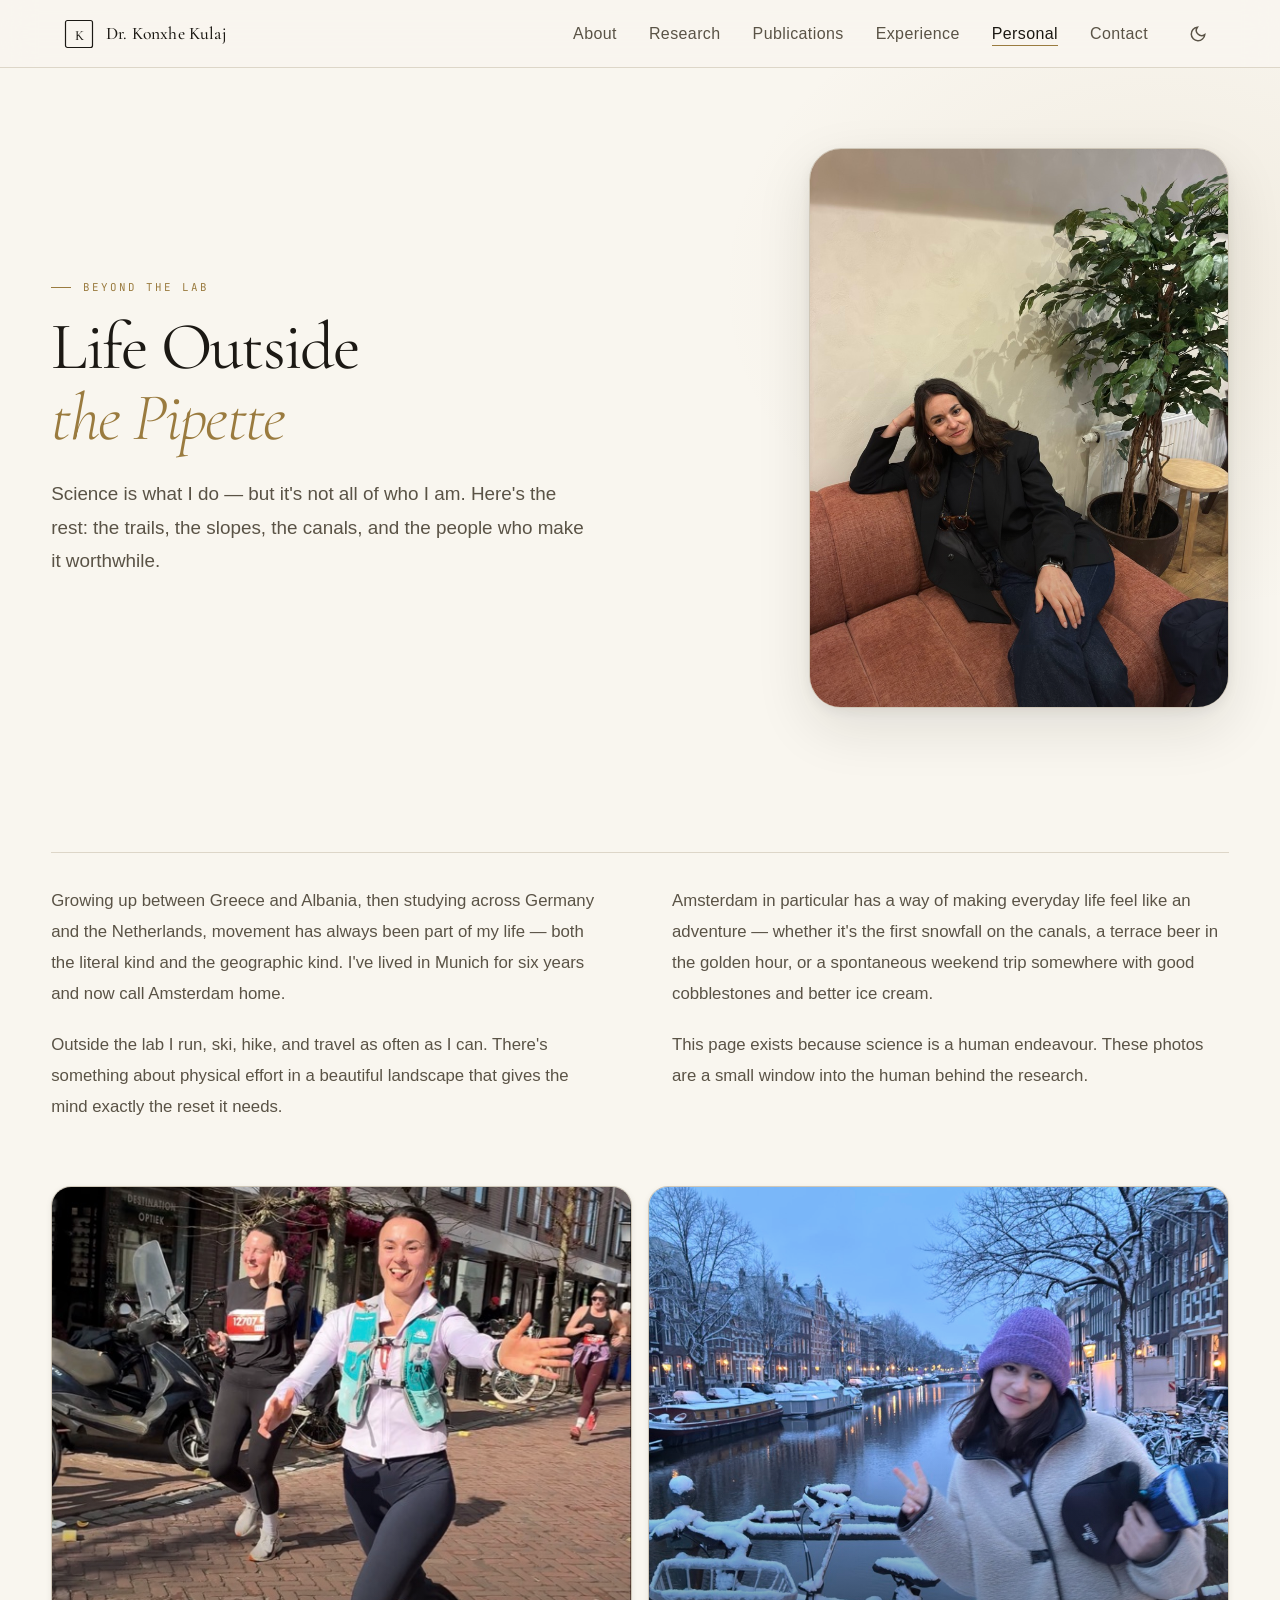
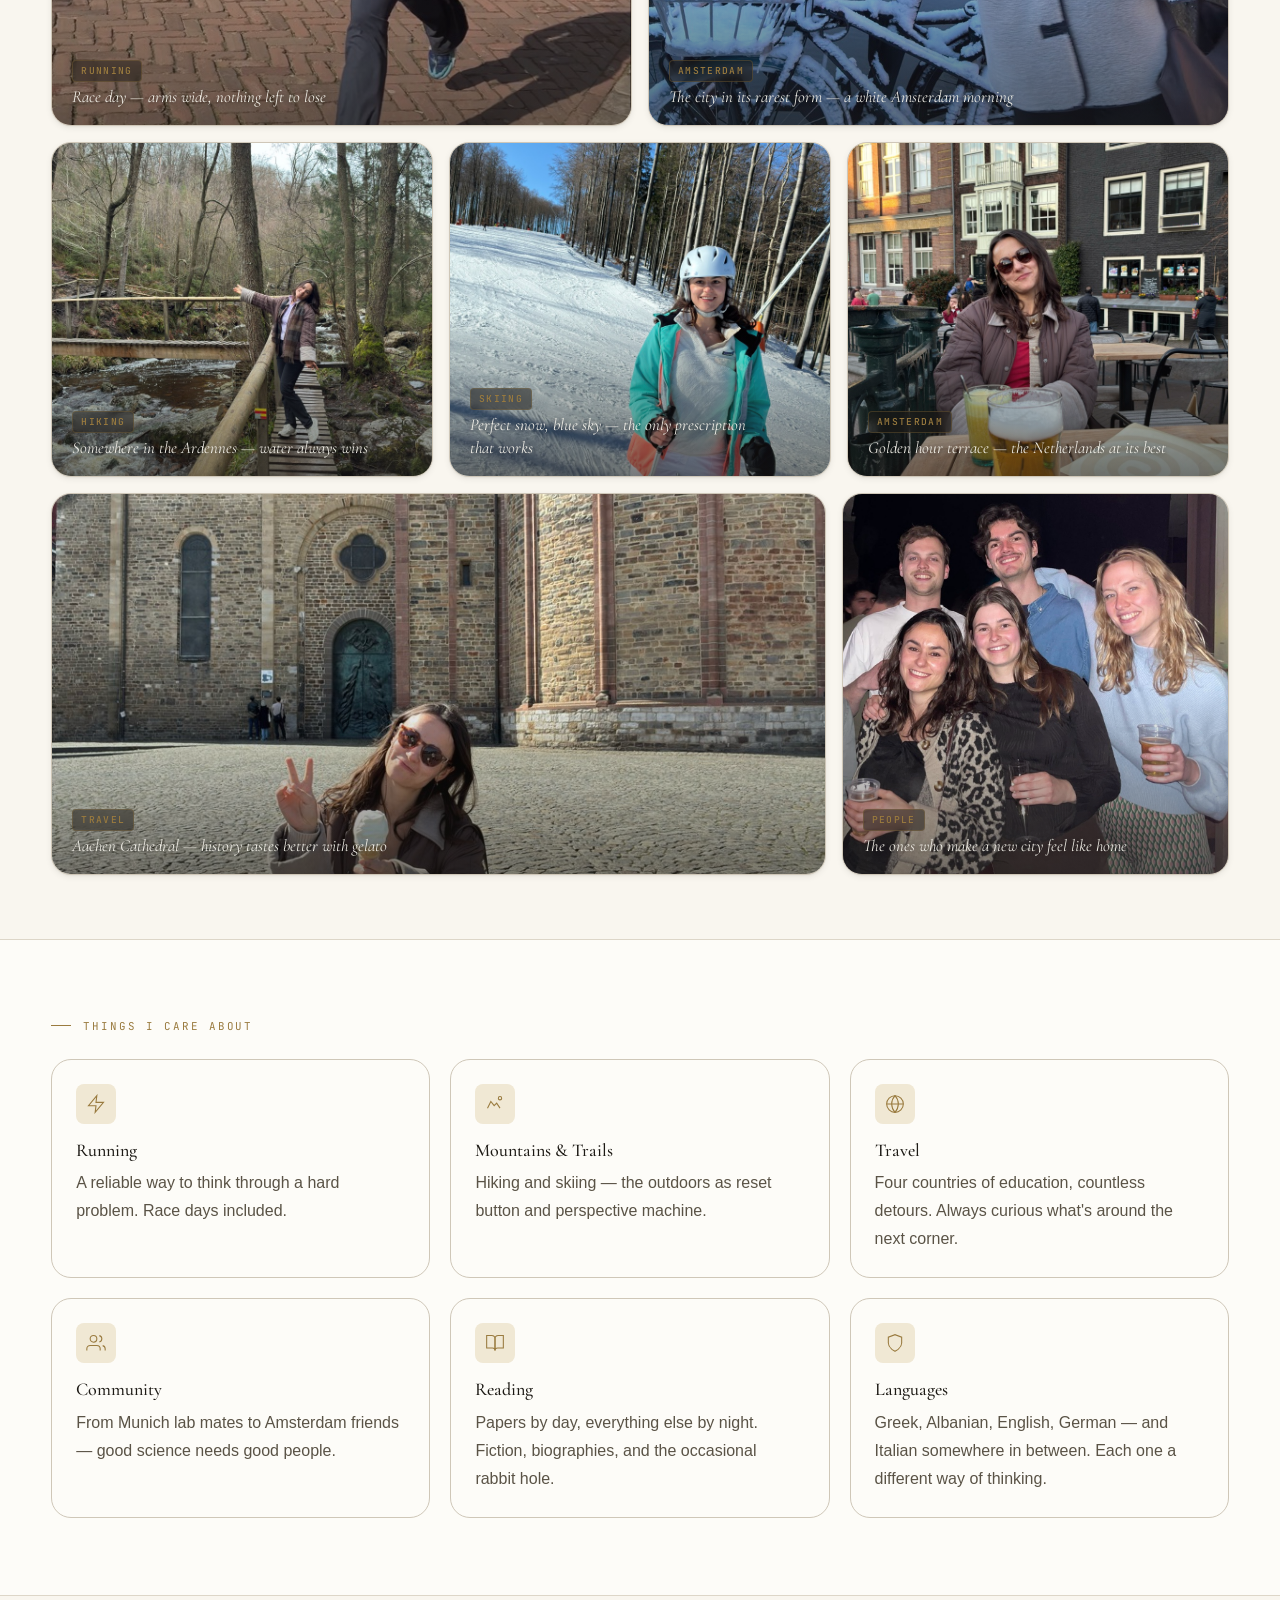
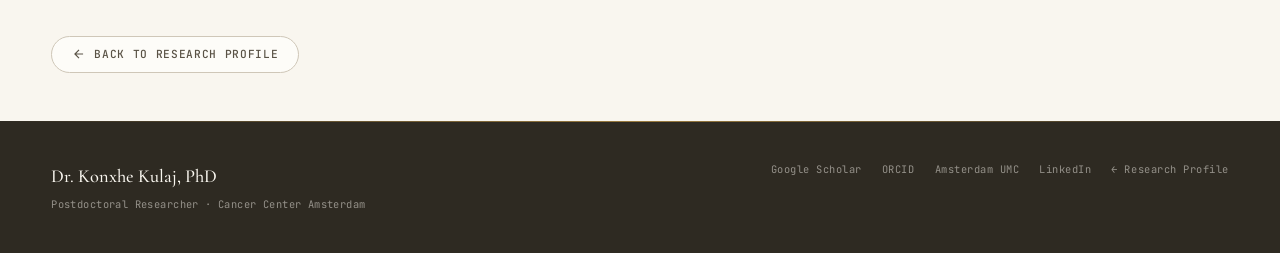
==== commit 3ed35019: "fix: photos always visible — remove fade-in from mosaic/portrait elements, fix JS observer" ====
--- a/personal.html
+++ b/personal.html
@@ -68,7 +68,7 @@
           <p class="personal-hero__intro">Science is what I do — but it's not all of who I am. Here's the rest: the trails, the slopes, the canals, and the people who make it worthwhile.</p>
         </div>
         <!-- Hero portrait — the relaxed sofa shot -->
-        <div class="personal-hero__portrait fade-in">
+        <div class="personal-hero__portrait">
           <img src="personal-sofa.jpg" alt="Konxhe relaxing on a sofa" loading="eager" />
         </div>
       </div>
@@ -93,7 +93,7 @@
 
       <!-- Row 1: Running (tall) + Canal in snow (tall) -->
       <div class="mosaic-row mosaic-row--two-tall">
-        <figure class="mosaic-item mosaic-item--tall fade-in">
+        <figure class="mosaic-item mosaic-item--tall">
           <div class="mosaic-item__img">
             <img src="personal-running.jpg" alt="Konxhe running a road race through a Dutch city, arms wide open" loading="lazy" />
           </div>
@@ -102,7 +102,7 @@
             <span class="mosaic-caption__text">Race day — arms wide, nothing left to lose</span>
           </figcaption>
         </figure>
-        <figure class="mosaic-item mosaic-item--tall fade-in">
+        <figure class="mosaic-item mosaic-item--tall">
           <div class="mosaic-item__img">
             <img src="personal-canal.jpg" alt="Konxhe on a snow-covered Amsterdam canal bridge in winter" loading="lazy" />
           </div>
@@ -115,7 +115,7 @@
 
       <!-- Row 2: Sofa portrait (wide) removed; Hike (portrait) + Skiing (portrait) + Amsterdam terrace (portrait) -->
       <div class="mosaic-row mosaic-row--three">
-        <figure class="mosaic-item fade-in">
+        <figure class="mosaic-item">
           <div class="mosaic-item__img">
             <img src="personal-hike.jpg" alt="Konxhe on a wooden bridge over a rushing stream in an autumn forest" loading="lazy" />
           </div>
@@ -124,7 +124,7 @@
             <span class="mosaic-caption__text">Somewhere in the Ardennes — water always wins</span>
           </figcaption>
         </figure>
-        <figure class="mosaic-item fade-in">
+        <figure class="mosaic-item">
           <div class="mosaic-item__img">
             <img src="personal-skiing.jpg" alt="Konxhe on a ski slope on a sunny winter day" loading="lazy" />
           </div>
@@ -133,7 +133,7 @@
             <span class="mosaic-caption__text">Perfect snow, blue sky — the only prescription that works</span>
           </figcaption>
         </figure>
-        <figure class="mosaic-item fade-in">
+        <figure class="mosaic-item">
           <div class="mosaic-item__img">
             <img src="personal-amsterdam.jpg" alt="Konxhe at a terrace café in Amsterdam with a beer in the foreground" loading="lazy" />
           </div>
@@ -146,7 +146,7 @@
 
       <!-- Row 3: Aachen travel (wide landscape) + Friends (square) -->
       <div class="mosaic-row mosaic-row--wide-narrow">
-        <figure class="mosaic-item mosaic-item--wide fade-in">
+        <figure class="mosaic-item mosaic-item--wide">
           <div class="mosaic-item__img">
             <img src="personal-travel-aachen.jpg" alt="Konxhe sitting on the steps of Aachen Cathedral with an ice cream, peace sign" loading="lazy" />
           </div>
@@ -155,7 +155,7 @@
             <span class="mosaic-caption__text">Aachen Cathedral — history tastes better with gelato</span>
           </figcaption>
         </figure>
-        <figure class="mosaic-item fade-in">
+        <figure class="mosaic-item">
           <div class="mosaic-item__img">
             <img src="personal-friends.jpg" alt="Konxhe with a group of friends laughing together at a social event" loading="lazy" />
           </div>
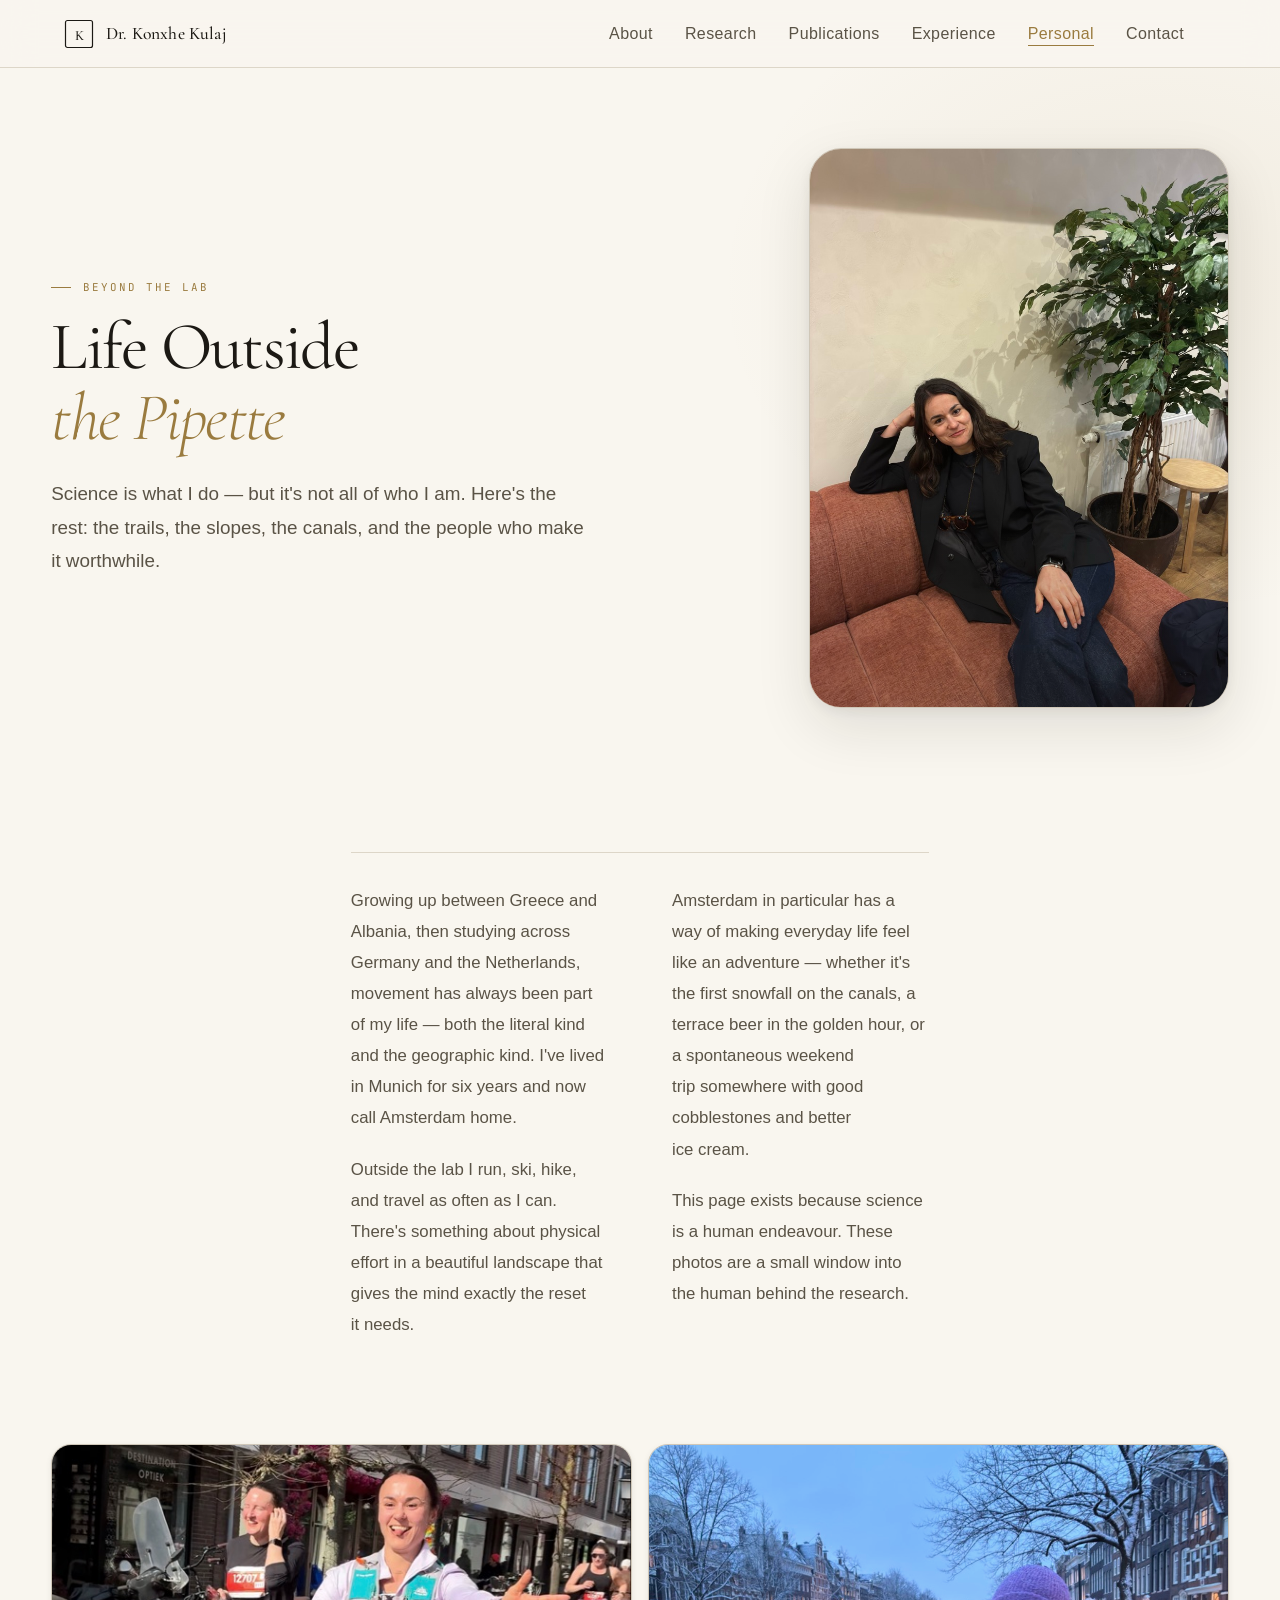
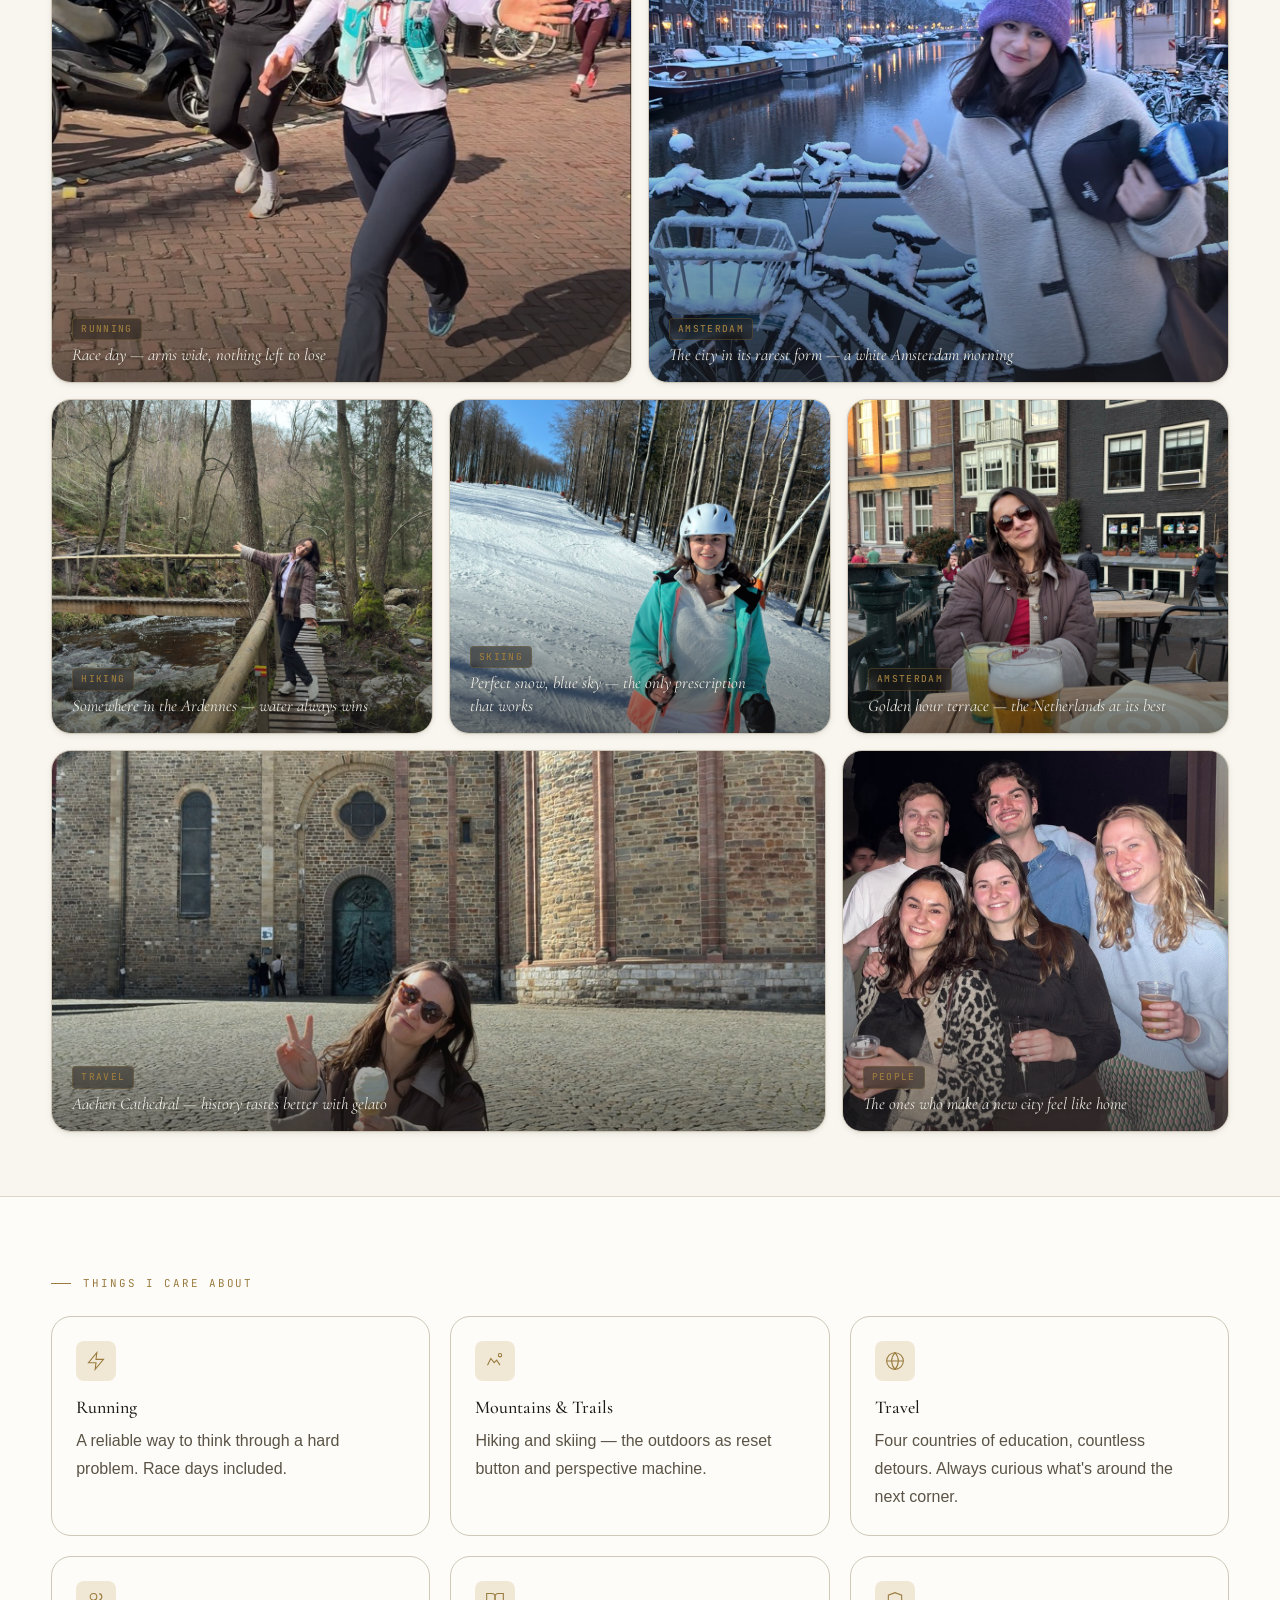
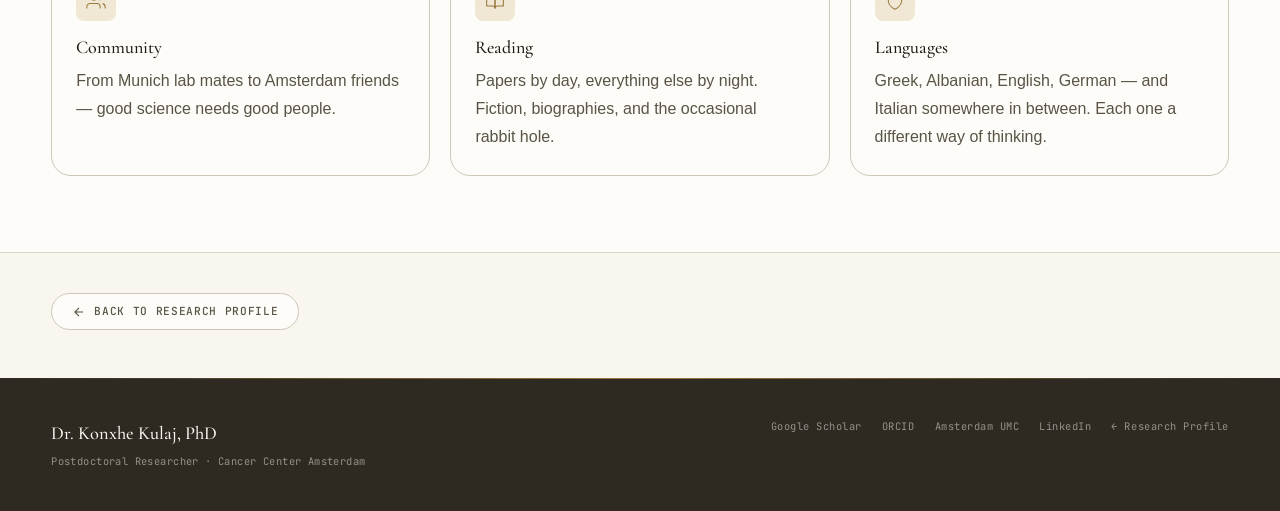
==== commit 095e2754: "Remove dark mode toggle; rebuild personal page with full photo mosaic" ====
--- a/personal.html
+++ b/personal.html
@@ -16,7 +16,7 @@
 </head>
 <body>
 
-  <!-- NAV — identical to main site -->
+  <!-- NAV -->
   <header class="site-header" id="site-header">
     <div class="header-inner">
       <a href="index.html" class="site-logo" aria-label="Dr. Konxhe Kulaj — home">
@@ -32,14 +32,11 @@
           <li><a href="index.html#research">Research</a></li>
           <li><a href="index.html#publications">Publications</a></li>
           <li><a href="index.html#experience">Experience</a></li>
-          <li><a href="personal.html" class="active">Personal</a></li>
+          <li><a href="personal.html" class="nav-personal active">Personal</a></li>
           <li><a href="index.html#contact">Contact</a></li>
         </ul>
       </nav>
       <div class="header-actions">
-        <button class="theme-toggle" data-theme-toggle aria-label="Switch to dark mode">
-          <svg width="17" height="17" viewBox="0 0 24 24" fill="none" stroke="currentColor" stroke-width="2" aria-hidden="true"><path d="M21 12.79A9 9 0 1 1 11.21 3 7 7 0 0 0 21 12.79z"/></svg>
-        </button>
         <button class="mobile-menu-toggle" aria-label="Open menu" aria-expanded="false" aria-controls="mobile-nav" id="menu-btn">
           <span></span><span></span><span></span>
         </button>
@@ -67,7 +64,6 @@
           <h1 class="personal-hero__title">Life Outside<br><em>the Pipette</em></h1>
           <p class="personal-hero__intro">Science is what I do — but it's not all of who I am. Here's the rest: the trails, the slopes, the canals, and the people who make it worthwhile.</p>
         </div>
-        <!-- Hero portrait — the relaxed sofa shot -->
         <div class="personal-hero__portrait">
           <img src="personal-sofa.jpg" alt="Konxhe relaxing on a sofa" loading="eager" />
         </div>
@@ -113,7 +109,7 @@
         </figure>
       </div>
 
-      <!-- Row 2: Sofa portrait (wide) removed; Hike (portrait) + Skiing (portrait) + Amsterdam terrace (portrait) -->
+      <!-- Row 2: Hike + Skiing + Amsterdam terrace -->
       <div class="mosaic-row mosaic-row--three">
         <figure class="mosaic-item">
           <div class="mosaic-item__img">
@@ -144,7 +140,7 @@
         </figure>
       </div>
 
-      <!-- Row 3: Aachen travel (wide landscape) + Friends (square) -->
+      <!-- Row 3: Aachen travel (wide) + Friends -->
       <div class="mosaic-row mosaic-row--wide-narrow">
         <figure class="mosaic-item mosaic-item--wide">
           <div class="mosaic-item__img">
--- a/style.css
+++ b/style.css
@@ -1,104 +1,82 @@
 /* ═══════════════════════════════════════════════
    DR. KONXHE KULAJ — QUIET LUXURY · LANDSCAPE EDITION
    Palette: warm parchment · deep charcoal · brushed gold
-   Fonts:   Cormorant Garamond (display) · Switzer (body) · JetBrains Mono (meta)
-   Layout:  Wide containers, 3-col About, compact pub table, 3-col Experience
-═══════════════════════════════════════════════ */
+   Fonts: Cormorant Garamond (display) · Switzer (body) · JetBrains Mono (meta)
+   Layout: Wide containers, 3-col About, compact pub table, 3-col Experience
+   ═══════════════════════════════════════════════ */
 
 /* ─── TOKENS ─────────────────────────────────── */
 :root,
 [data-theme='light'] {
-  /* Surfaces */
-  --color-bg:               #f9f6ef;
-  --color-surface:          #fdfcf8;
-  --color-surface-2:        #ffffff;
-  --color-surface-offset:   #f2ede3;
-  --color-surface-dynamic:  #e8e1d4;
-  --color-divider:          #ddd6c8;
-  --color-border:           #cfc7b8;
-
-  /* Text */
-  --color-text:             #1c1914;
-  --color-text-muted:       #5a5346;
-  --color-text-faint:       #a89e8e;
-  --color-text-inverse:     #f9f6ef;
-
-  /* Gold accent */
-  --color-primary:          #9a7b3f;
-  --color-primary-hover:    #7d6230;
-  --color-primary-active:   #5e4920;
-  --color-primary-highlight:#f0e8d4;
-  --color-primary-subtle:   #f7f1e4;
-
-  --color-ink:              #1c1914;
-  --color-ink-soft:         #2e2a22;
-
-  /* Shadows — warm-toned */
+  --color-bg: #f9f6ef;
+  --color-surface: #fdfcf8;
+  --color-surface-2: #ffffff;
+  --color-surface-offset: #f2ede3;
+  --color-surface-dynamic: #e8e1d4;
+  --color-divider: #ddd6c8;
+  --color-border: #cfc7b8;
+  --color-text: #1c1914;
+  --color-text-muted: #5a5346;
+  --color-text-faint: #a89e8e;
+  --color-text-inverse: #f9f6ef;
+  --color-primary: #9a7b3f;
+  --color-primary-hover: #7d6230;
+  --color-primary-active: #5e4920;
+  --color-primary-highlight: #f0e8d4;
+  --color-primary-subtle: #f7f1e4;
+  --color-ink: #1c1914;
+  --color-ink-soft: #2e2a22;
   --shadow-xs: 0 1px 2px rgba(28,25,20,0.05);
   --shadow-sm: 0 2px 6px rgba(28,25,20,0.07), 0 1px 2px rgba(28,25,20,0.04);
   --shadow-md: 0 6px 20px rgba(28,25,20,0.09), 0 2px 6px rgba(28,25,20,0.05);
   --shadow-lg: 0 20px 56px rgba(28,25,20,0.11), 0 4px 12px rgba(28,25,20,0.06);
-
-  /* Radii */
-  --radius-sm:  0.25rem;
-  --radius-md:  0.5rem;
-  --radius-lg:  0.875rem;
-  --radius-xl:  1.25rem;
+  --radius-sm: 0.25rem;
+  --radius-md: 0.5rem;
+  --radius-lg: 0.875rem;
+  --radius-xl: 1.25rem;
   --radius-2xl: 2rem;
-  --radius-full:9999px;
-
-  /* Type scale */
-  --text-xs:   clamp(0.75rem,  0.7rem  + 0.25vw, 0.875rem);
-  --text-sm:   clamp(0.875rem, 0.8rem  + 0.35vw, 1rem);
-  --text-base: clamp(1rem,     0.95rem + 0.25vw, 1.125rem);
-  --text-lg:   clamp(1.125rem, 1rem    + 0.75vw, 1.5rem);
-  --text-xl:   clamp(1.5rem,   1.2rem  + 1.25vw, 2.25rem);
-  --text-2xl:  clamp(2rem,     1.2rem  + 2.5vw,  3.5rem);
-  --text-3xl:  clamp(2.5rem,   1rem    + 4vw,    5.5rem);
-
-  /* Spacing */
-  --space-1: .25rem; --space-2: .5rem;  --space-3: .75rem;
-  --space-4: 1rem;   --space-5: 1.25rem;--space-6: 1.5rem;
-  --space-8: 2rem;   --space-10:2.5rem; --space-12:3rem;
-  --space-16:4rem;   --space-20:5rem;   --space-24:6rem;
-
-  /* Widths */
-  --w-narrow:  680px;
+  --radius-full: 9999px;
+  --text-xs: clamp(0.75rem, 0.7rem + 0.25vw, 0.875rem);
+  --text-sm: clamp(0.875rem, 0.8rem + 0.35vw, 1rem);
+  --text-base: clamp(1rem, 0.95rem + 0.25vw, 1.125rem);
+  --text-lg: clamp(1.125rem, 1rem + 0.75vw, 1.5rem);
+  --text-xl: clamp(1.5rem, 1.2rem + 1.25vw, 2.25rem);
+  --text-2xl: clamp(2rem, 1.2rem + 2.5vw, 3.5rem);
+  --text-3xl: clamp(2.5rem, 1rem + 4vw, 5.5rem);
+  --space-1: .25rem;  --space-2: .5rem;   --space-3: .75rem;
+  --space-4: 1rem;    --space-5: 1.25rem; --space-6: 1.5rem;
+  --space-8: 2rem;    --space-10: 2.5rem; --space-12: 3rem;
+  --space-16: 4rem;   --space-20: 5rem;   --space-24: 6rem;
+  --w-narrow: 680px;
   --w-default: 960px;
-  --w-wide:    1280px;
-
-  /* Fonts */
+  --w-wide: 1280px;
   --font-display: 'Cormorant Garamond', 'Georgia', serif;
-  --font-body:    'Switzer', 'Helvetica Neue', sans-serif;
-  --font-mono:    'JetBrains Mono', 'Courier New', monospace;
-
-  /* Transitions */
-  --t:      200ms cubic-bezier(0.16,1,0.3,1);
+  --font-body: 'Switzer', 'Helvetica Neue', sans-serif;
+  --font-mono: 'JetBrains Mono', 'Courier New', monospace;
+  --t: 200ms cubic-bezier(0.16,1,0.3,1);
   --t-slow: 420ms cubic-bezier(0.16,1,0.3,1);
-
   --header-h: 68px;
 }
 
-/* DARK MODE */
 [data-theme='dark'] {
-  --color-bg:               #110f0b;
-  --color-surface:          #19160f;
-  --color-surface-2:        #201c14;
-  --color-surface-offset:   #171410;
-  --color-surface-dynamic:  #2a2519;
-  --color-divider:          #2e2820;
-  --color-border:           #3d3628;
-  --color-text:             #e8e0d0;
-  --color-text-muted:       #9a9080;
-  --color-text-faint:       #4a4438;
-  --color-text-inverse:     #110f0b;
-  --color-primary:          #d4a84b;
-  --color-primary-hover:    #c4973a;
-  --color-primary-active:   #a87c28;
-  --color-primary-highlight:#2a2011;
-  --color-primary-subtle:   #221a0d;
-  --color-ink:              #e8e0d0;
-  --color-ink-soft:         #c8bfac;
+  --color-bg: #110f0b;
+  --color-surface: #19160f;
+  --color-surface-2: #201c14;
+  --color-surface-offset: #171410;
+  --color-surface-dynamic: #2a2519;
+  --color-divider: #2e2820;
+  --color-border: #3d3628;
+  --color-text: #e8e0d0;
+  --color-text-muted: #9a9080;
+  --color-text-faint: #4a4438;
+  --color-text-inverse: #110f0b;
+  --color-primary: #d4a84b;
+  --color-primary-hover: #c4973a;
+  --color-primary-active: #a87c28;
+  --color-primary-highlight: #2a2011;
+  --color-primary-subtle: #221a0d;
+  --color-ink: #e8e0d0;
+  --color-ink-soft: #c8bfac;
   --shadow-xs: 0 1px 2px rgba(0,0,0,0.35);
   --shadow-sm: 0 2px 6px rgba(0,0,0,0.4);
   --shadow-md: 0 6px 20px rgba(0,0,0,0.5);
@@ -107,950 +85,969 @@
 
 @media (prefers-color-scheme: dark) {
   :root:not([data-theme]) {
-    --color-bg:#110f0b; --color-surface:#19160f; --color-surface-2:#201c14;
-    --color-surface-offset:#171410; --color-surface-dynamic:#2a2519;
-    --color-divider:#2e2820; --color-border:#3d3628;
-    --color-text:#e8e0d0; --color-text-muted:#9a9080; --color-text-faint:#4a4438;
-    --color-text-inverse:#110f0b;
-    --color-primary:#d4a84b; --color-primary-hover:#c4973a;
-    --color-primary-active:#a87c28; --color-primary-highlight:#2a2011;
-    --color-primary-subtle:#221a0d;
+    --color-bg: #110f0b;
+    --color-surface: #19160f;
+    --color-surface-2: #201c14;
+    --color-surface-offset: #171410;
+    --color-surface-dynamic: #2a2519;
+    --color-divider: #2e2820;
+    --color-border: #3d3628;
+    --color-text: #e8e0d0;
+    --color-text-muted: #9a9080;
+    --color-text-faint: #4a4438;
+    --color-text-inverse: #110f0b;
+    --color-primary: #d4a84b;
+    --color-primary-hover: #c4973a;
+    --color-primary-active: #a87c28;
+    --color-primary-highlight: #2a2011;
+    --color-primary-subtle: #221a0d;
+    --color-ink: #e8e0d0;
+    --color-ink-soft: #c8bfac;
   }
 }
 
 /* ─── RESET ───────────────────────────────────── */
-*,*::before,*::after{box-sizing:border-box;margin:0;padding:0;}
-
-html{
-  scroll-behavior:smooth;
-  scroll-padding-top:calc(var(--header-h) + var(--space-6));
-  -webkit-font-smoothing:antialiased;
-  -moz-osx-font-smoothing:grayscale;
-  text-rendering:optimizeLegibility;
-}
-
-body{
-  min-height:100dvh;
-  background:var(--color-bg);
-  color:var(--color-text);
-  font-family:var(--font-body);
-  font-size:var(--text-base);
-  line-height:1.68;
-  transition:background var(--t),color var(--t);
-}
-
-img,svg{display:block;max-width:100%;height:auto;}
-ul[role='list'],ol[role='list']{list-style:none;}
-h1,h2,h3,h4,h5{
-  font-family:var(--font-display);
-  text-wrap:balance;
-  line-height:1.1;
-  font-weight:400;
-}
-p,li,figcaption{text-wrap:pretty;}
-a{color:var(--color-primary);text-decoration:none;transition:color var(--t);}
-a:hover{color:var(--color-primary-hover);}
-a:focus-visible{outline:2px solid var(--color-primary);outline-offset:3px;border-radius:var(--radius-sm);}
-::selection{background:color-mix(in oklab,var(--color-primary) 18%,transparent);color:var(--color-text);}
-
-@media(prefers-reduced-motion:reduce){
-  *,*::before,*::after{animation-duration:.01ms!important;transition-duration:.01ms!important;scroll-behavior:auto!important;}
+*, *::before, *::after { box-sizing: border-box; margin: 0; padding: 0; }
+
+html {
+  scroll-behavior: smooth;
+  scroll-padding-top: calc(var(--header-h) + var(--space-6));
+  -webkit-font-smoothing: antialiased;
+  -moz-osx-font-smoothing: grayscale;
+  text-rendering: optimizeLegibility;
+}
+
+body {
+  min-height: 100dvh;
+  background: var(--color-bg);
+  color: var(--color-text);
+  font-family: var(--font-body);
+  font-size: var(--text-base);
+  line-height: 1.68;
+  transition: background var(--t), color var(--t);
+}
+
+img, svg { display: block; max-width: 100%; height: auto; }
+ul[role='list'], ol[role='list'] { list-style: none; }
+
+h1, h2, h3, h4, h5 {
+  font-family: var(--font-display);
+  text-wrap: balance;
+  line-height: 1.1;
+  font-weight: 400;
+}
+
+p, li, figcaption { text-wrap: pretty; }
+a { color: var(--color-primary); text-decoration: none; transition: color var(--t); }
+a:hover { color: var(--color-primary-hover); }
+a:focus-visible { outline: 2px solid var(--color-primary); outline-offset: 3px; border-radius: var(--radius-sm); }
+::selection { background: color-mix(in oklab, var(--color-primary) 18%, transparent); color: var(--color-text); }
+
+@media (prefers-reduced-motion: reduce) {
+  *, *::before, *::after { animation-duration: .01ms !important; transition-duration: .01ms !important; scroll-behavior: auto !important; }
 }
 
 /* ─── LAYOUT CONTAINERS ───────────────────────── */
-/* Narrow default container — still used internally */
-.container{
-  width:100%;max-width:var(--w-default);
-  margin-inline:auto;
-  padding-inline:clamp(var(--space-6),5vw,var(--space-16));
-}
-.container--narrow{max-width:var(--w-narrow);}
-.container--wide{max-width:var(--w-wide);}
-
-/* Wide container — used by all landscape sections */
-.wide-container{
-  width:100%;max-width:var(--w-wide);
-  margin-inline:auto;
-  padding-inline:clamp(var(--space-6),4vw,var(--space-16));
+.container {
+  width: 100%;
+  max-width: var(--w-default);
+  margin-inline: auto;
+  padding-inline: clamp(var(--space-6), 5vw, var(--space-16));
+}
+
+.container--narrow { max-width: var(--w-narrow); }
+.container--wide { max-width: var(--w-wide); }
+
+.wide-container {
+  width: 100%;
+  max-width: var(--w-wide);
+  margin-inline: auto;
+  padding-inline: clamp(var(--space-6), 4vw, var(--space-16));
 }
 
 /* ─── SECTION ─────────────────────────────────── */
-.section{padding-block:clamp(var(--space-12),6vw,var(--space-20));}
-.section--alt{background:var(--color-surface);border-top:1px solid var(--color-divider);border-bottom:1px solid var(--color-divider);}
-
-.section-label{
-  font-family:var(--font-mono);
-  font-size:.68rem;
-  letter-spacing:.18em;
-  text-transform:uppercase;
-  color:var(--color-primary);
-  margin-bottom:var(--space-4);
-  display:flex;align-items:center;gap:var(--space-3);
-}
-.section-label::before{content:'';display:inline-block;width:20px;height:1px;background:var(--color-primary);}
-
-.section-title{
-  font-size:var(--text-2xl);
-  font-weight:400;
-  color:var(--color-text);
-  margin-bottom:var(--space-6);
-  letter-spacing:-.02em;
-}
-
-.section-intro{
-  font-size:var(--text-base);
-  color:var(--color-text-muted);
-  max-width:60ch;
-  line-height:1.78;
-  margin-bottom:var(--space-12);
+.section { padding-block: clamp(var(--space-12), 6vw, var(--space-20)); }
+.section--alt { background: var(--color-surface); border-top: 1px solid var(--color-divider); border-bottom: 1px solid var(--color-divider); }
+
+.section-label {
+  font-family: var(--font-mono);
+  font-size: .68rem;
+  letter-spacing: .18em;
+  text-transform: uppercase;
+  color: var(--color-primary);
+  margin-bottom: var(--space-4);
+  display: flex;
+  align-items: center;
+  gap: var(--space-3);
+}
+.section-label::before { content: ''; display: inline-block; width: 20px; height: 1px; background: var(--color-primary); }
+
+.section-title {
+  font-size: var(--text-2xl);
+  font-weight: 400;
+  color: var(--color-text);
+  margin-bottom: var(--space-6);
+  letter-spacing: -.02em;
+}
+
+.section-intro {
+  font-size: var(--text-base);
+  color: var(--color-text-muted);
+  max-width: 60ch;
+  line-height: 1.78;
+  margin-bottom: var(--space-12);
 }
 
 /* ─── HEADER ──────────────────────────────────── */
-.site-header{
-  position:sticky;top:0;z-index:100;
-  height:var(--header-h);
-  background:color-mix(in oklab,var(--color-bg) 90%,transparent);
-  backdrop-filter:blur(16px) saturate(1.1);
-  -webkit-backdrop-filter:blur(16px) saturate(1.1);
-  border-bottom:1px solid var(--color-divider);
-  transition:box-shadow var(--t),background var(--t);
-}
-.site-header.scrolled{box-shadow:var(--shadow-sm);}
-
-.header-inner{
-  max-width:var(--w-wide);margin-inline:auto;
-  padding-inline:clamp(var(--space-6),5vw,var(--space-16));
-  height:100%;display:flex;align-items:center;gap:var(--space-8);
-}
-
-.site-logo{display:flex;align-items:center;gap:var(--space-3);color:var(--color-text);text-decoration:none;flex-shrink:0;}
-.site-logo:hover{color:var(--color-primary);}
-.logo-text{font-family:var(--font-display);font-size:1.1rem;font-weight:500;letter-spacing:.01em;white-space:nowrap;}
-
-.site-nav{margin-left:auto;}
-.site-nav ul{display:flex;gap:var(--space-8);list-style:none;}
-.site-nav a{
-  font-size:var(--text-sm);font-weight:450;
-  color:var(--color-text-muted);letter-spacing:.025em;
-  text-decoration:none;position:relative;padding-bottom:2px;
-  transition:color var(--t);
-}
-.site-nav a::after{
-  content:'';position:absolute;bottom:-2px;left:0;
-  width:0;height:1px;background:var(--color-primary);
-  transition:width var(--t);
-}
-.site-nav a:hover{color:var(--color-text);}
-.site-nav a:hover::after,.site-nav a.active::after{width:100%;}
-.site-nav a.active{color:var(--color-text);}
-
-.header-actions{display:flex;align-items:center;gap:var(--space-3);}
-
-.theme-toggle{
-  width:36px;height:36px;display:flex;align-items:center;justify-content:center;
-  border-radius:var(--radius-md);color:var(--color-text-muted);
-  cursor:pointer;background:none;border:none;
-  transition:color var(--t),background var(--t);
-}
-.theme-toggle:hover{color:var(--color-primary);background:var(--color-primary-highlight);}
-
-.mobile-menu-toggle{
-  display:none;flex-direction:column;gap:5px;
-  width:36px;height:36px;align-items:center;justify-content:center;
-  background:none;border:none;cursor:pointer;padding:var(--space-2);
-}
-.mobile-menu-toggle span{
-  display:block;width:20px;height:1.5px;
-  background:var(--color-text);
-  transition:transform var(--t),opacity var(--t);border-radius:2px;
-}
-
-.mobile-nav{
-  background:var(--color-bg);border-top:1px solid var(--color-divider);
-  padding:var(--space-6) clamp(var(--space-6),5vw,var(--space-16));
-}
-.mobile-nav ul{list-style:none;}
-.mobile-nav li{border-bottom:1px solid var(--color-divider);}
-.mobile-nav a{display:block;padding:var(--space-4) 0;font-size:var(--text-base);color:var(--color-text);text-decoration:none;}
+.site-header {
+  position: sticky;
+  top: 0;
+  z-index: 100;
+  height: var(--header-h);
+  background: color-mix(in oklab, var(--color-bg) 90%, transparent);
+  backdrop-filter: blur(16px) saturate(1.1);
+  -webkit-backdrop-filter: blur(16px) saturate(1.1);
+  border-bottom: 1px solid var(--color-divider);
+  transition: box-shadow var(--t), background var(--t);
+}
+
+.site-header.scrolled { box-shadow: var(--shadow-sm); }
+
+.header-inner {
+  max-width: var(--w-wide);
+  margin-inline: auto;
+  padding-inline: clamp(var(--space-6), 5vw, var(--space-16));
+  height: 100%;
+  display: flex;
+  align-items: center;
+  gap: var(--space-8);
+}
+
+.site-logo { display: flex; align-items: center; gap: var(--space-3); color: var(--color-text); text-decoration: none; flex-shrink: 0; }
+.site-logo:hover { color: var(--color-primary); }
+.logo-text { font-family: var(--font-display); font-size: 1.1rem; font-weight: 500; letter-spacing: .01em; white-space: nowrap; }
+
+.site-nav { margin-left: auto; }
+.site-nav ul { display: flex; gap: var(--space-8); list-style: none; }
+.site-nav a {
+  font-size: var(--text-sm);
+  font-weight: 450;
+  color: var(--color-text-muted);
+  letter-spacing: .025em;
+  text-decoration: none;
+  position: relative;
+  padding-bottom: 2px;
+  transition: color var(--t);
+}
+.site-nav a::after {
+  content: '';
+  position: absolute;
+  bottom: -2px;
+  left: 0;
+  width: 0;
+  height: 1px;
+  background: var(--color-primary);
+  transition: width var(--t);
+}
+.site-nav a:hover { color: var(--color-text); }
+.site-nav a:hover::after, .site-nav a.active::after { width: 100%; }
+.site-nav a.active { color: var(--color-text); }
+
+.header-actions { display: flex; align-items: center; gap: var(--space-3); }
+
+.theme-toggle { display: none; }
+
+.mobile-menu-toggle {
+  display: none;
+  flex-direction: column;
+  gap: 5px;
+  width: 36px; height: 36px;
+  align-items: center; justify-content: center;
+  background: none; border: none; cursor: pointer; padding: var(--space-2);
+}
+.mobile-menu-toggle span {
+  display: block;
+  width: 20px; height: 1.5px;
+  background: var(--color-text);
+  transition: transform var(--t), opacity var(--t);
+  border-radius: 2px;
+}
+
+.mobile-nav {
+  background: var(--color-bg);
+  border-top: 1px solid var(--color-divider);
+  padding: var(--space-6) clamp(var(--space-6), 5vw, var(--space-16));
+}
+.mobile-nav ul { list-style: none; }
+.mobile-nav li { border-bottom: 1px solid var(--color-divider); }
+.mobile-nav a { display: block; padding: var(--space-4) 0; font-size: var(--text-base); color: var(--color-text); text-decoration: none; }
 
 /* ─── HERO ────────────────────────────────────── */
-.hero{
-  /* Reduced min-height for landscape feel */
-  min-height:clamp(420px, 70vh, 680px);
-  display:flex;flex-direction:column;justify-content:center;
-  padding-block:clamp(var(--space-12),7vw,var(--space-20));
-  position:relative;overflow:hidden;
-}
-
-/* Delicate grain texture overlay */
-.hero::before{
-  content:'';position:absolute;inset:0;
-  background-image:url("data:image/svg+xml,%3Csvg xmlns='http://www.w3.org/2000/svg' width='400' height='400'%3E%3Cfilter id='n'%3E%3CfeTurbulence type='fractalNoise' baseFrequency='0.75' numOctaves='4' stitchTiles='stitch'/%3E%3C/filter%3E%3Crect width='400' height='400' filter='url(%23n)' opacity='0.025'/%3E%3C/svg%3E");
-  pointer-events:none;opacity:.4;
-}
-
-/* Gold gradient bloom */
-.hero::after{
-  content:'';position:absolute;
-  top:-30%;left:50%;transform:translateX(-50%);
-  width:80vw;max-width:900px;height:60vw;max-height:600px;
-  background:radial-gradient(ellipse at 50% 0%,
-    color-mix(in oklab,var(--color-primary) 12%,transparent) 0%,
-    color-mix(in oklab,var(--color-primary)  4%,transparent) 45%,
+.hero {
+  min-height: clamp(420px, 70vh, 680px);
+  display: flex;
+  flex-direction: column;
+  justify-content: center;
+  padding-block: clamp(var(--space-12), 7vw, var(--space-20));
+  position: relative;
+  overflow: hidden;
+}
+
+.hero::before {
+  content: '';
+  position: absolute;
+  inset: 0;
+  background-image: url("data:image/svg+xml,%3Csvg xmlns='http://www.w3.org/2000/svg' width='400' height='400'%3E%3Cfilter id='n'%3E%3CfeTurbulence type='fractalNoise' baseFrequency='0.75' numOctaves='4' stitchTiles='stitch'/%3E%3C/filter%3E%3Crect width='400' height='400' filter='url(%23n)' opacity='0.025'/%3E%3C/svg%3E");
+  pointer-events: none;
+  opacity: .4;
+}
+
+.hero::after {
+  content: '';
+  position: absolute;
+  top: -30%;
+  left: 50%;
+  transform: translateX(-50%);
+  width: 80vw;
+  max-width: 900px;
+  height: 60vw;
+  max-height: 600px;
+  background: radial-gradient(ellipse at 50% 0%,
+    color-mix(in oklab, var(--color-primary) 12%, transparent) 0%,
+    color-mix(in oklab, var(--color-primary) 4%, transparent) 45%,
     transparent 70%);
-  pointer-events:none;z-index:0;
-}
-
-/* Hero inner — side by side: left content | right portrait */
-.hero-inner{
-  position:relative;z-index:1;
-  display:grid;
-  grid-template-columns:1fr auto;
-  gap:clamp(var(--space-12),6vw,var(--space-20));
-  align-items:center;
-  max-width:var(--w-wide);margin-inline:auto;
-  padding-inline:clamp(var(--space-6),5vw,var(--space-16));
-  width:100%;
-}
-
-.hero-left{min-width:0;}
-.hero-right{flex-shrink:0;}
-
-.hero-eyebrow{
-  font-family:var(--font-mono);font-size:.68rem;
-  letter-spacing:.18em;text-transform:uppercase;
-  color:var(--color-primary);margin-bottom:var(--space-5);
-  display:flex;align-items:center;gap:var(--space-3);
-}
-.hero-eyebrow::before{content:'';display:inline-block;width:24px;height:1px;background:var(--color-primary);}
-
-.hero-name{
-  font-family:var(--font-display);font-size:var(--text-3xl);
-  font-weight:400;letter-spacing:-.025em;line-height:1.0;
-  color:var(--color-text);margin-bottom:var(--space-6);
-}
-.hero-phd{color:var(--color-primary);font-style:italic;font-weight:300;}
-
-.hero-statement{
-  font-size:clamp(1rem,.9rem + .5vw,1.2rem);
-  color:var(--color-text-muted);max-width:52ch;
-  line-height:1.75;margin-bottom:var(--space-5);
-}
-
-/* .hero-affil replaces old .hero-affiliation */
+  pointer-events: none;
+  z-index: 0;
+}
+
+.hero-inner {
+  position: relative;
+  z-index: 1;
+  display: grid;
+  grid-template-columns: 1fr auto;
+  gap: clamp(var(--space-12), 6vw, var(--space-20));
+  align-items: center;
+  max-width: var(--w-wide);
+  margin-inline: auto;
+  padding-inline: clamp(var(--space-6), 5vw, var(--space-16));
+  width: 100%;
+}
+
+.hero-left { min-width: 0; }
+.hero-right { flex-shrink: 0; }
+
+.hero-eyebrow {
+  font-family: var(--font-mono);
+  font-size: .68rem;
+  letter-spacing: .18em;
+  text-transform: uppercase;
+  color: var(--color-primary);
+  margin-bottom: var(--space-5);
+  display: flex;
+  align-items: center;
+  gap: var(--space-3);
+}
+.hero-eyebrow::before { content: ''; display: inline-block; width: 24px; height: 1px; background: var(--color-primary); }
+
+.hero-name {
+  font-family: var(--font-display);
+  font-size: var(--text-3xl);
+  font-weight: 400;
+  letter-spacing: -.025em;
+  line-height: 1.0;
+  color: var(--color-text);
+  margin-bottom: var(--space-6);
+}
+.hero-phd { color: var(--color-primary); font-style: italic; font-weight: 300; }
+
+.hero-statement {
+  font-size: clamp(1rem, .9rem + .5vw, 1.2rem);
+  color: var(--color-text-muted);
+  max-width: 52ch;
+  line-height: 1.75;
+  margin-bottom: var(--space-5);
+}
+
 .hero-affil,
-.hero-affiliation{
-  font-family:var(--font-mono);font-size:.68rem;
-  color:var(--color-text-faint);margin-bottom:var(--space-10);
-  display:flex;flex-wrap:wrap;gap:var(--space-2);align-items:center;
-  letter-spacing:.04em;
-}
-.hero-affil .sep,
-.hero-affiliation .sep{color:var(--color-divider);}
-
-.hero-links{display:flex;flex-wrap:wrap;gap:var(--space-2);}
-
-.hero-link{
-  display:inline-flex;align-items:center;gap:var(--space-2);
-  padding:var(--space-2) var(--space-4);
-  font-size:var(--text-xs);font-weight:500;
-  letter-spacing:.06em;text-transform:uppercase;
-  color:var(--color-text-muted);
-  border:1px solid var(--color-border);
-  border-radius:var(--radius-full);
-  background:var(--color-surface);
-  transition:all var(--t);text-decoration:none;
-}
-.hero-link:hover{
-  color:var(--color-primary);
-  border-color:var(--color-primary);
-  background:var(--color-primary-highlight);
-  transform:translateY(-1px);
-  box-shadow:var(--shadow-sm);
-}
-.hero-link--cv{
-  background:var(--color-primary);color:var(--color-text-inverse);
-  border-color:var(--color-primary);
-}
-.hero-link--cv:hover{
-  background:var(--color-primary-hover);
-  color:var(--color-text-inverse);
-  border-color:var(--color-primary-hover);
-}
+.hero-affiliation {
+  font-family: var(--font-mono);
+  font-size: .68rem;
+  color: var(--color-text-faint);
+  margin-bottom: var(--space-10);
+  display: flex;
+  flex-wrap: wrap;
+  gap: var(--space-2);
+  align-items: center;
+  letter-spacing: .04em;
+}
+
+.hero-links { display: flex; flex-wrap: wrap; gap: var(--space-2); }
+
+.hero-link {
+  display: inline-flex;
+  align-items: center;
+  gap: var(--space-2);
+  padding: var(--space-2) var(--space-4);
+  font-size: var(--text-xs);
+  font-weight: 500;
+  letter-spacing: .06em;
+  text-transform: uppercase;
+  color: var(--color-text-muted);
+  border: 1px solid var(--color-border);
+  border-radius: var(--radius-full);
+  background: var(--color-surface);
+  transition: all var(--t);
+  text-decoration: none;
+}
+.hero-link:hover {
+  color: var(--color-primary);
+  border-color: var(--color-primary);
+  background: var(--color-primary-highlight);
+  transform: translateY(-1px);
+  box-shadow: var(--shadow-sm);
+}
+.hero-link--cv { background: var(--color-primary); color: var(--color-text-inverse); border-color: var(--color-primary); }
+.hero-link--cv:hover { background: var(--color-primary-hover); color: var(--color-text-inverse); border-color: var(--color-primary-hover); }
 
 /* ── CIRCULAR PORTRAIT ────────────────────────── */
-/* .hero-right wraps the portrait — no flex-shrink */
-.portrait-ring{
-  position:relative;
-  width:clamp(200px,22vw,300px);
-  aspect-ratio:1/1;
-}
-
-/* Decorative gold ring behind the circle */
-.portrait-ring::before{
-  content:'';position:absolute;
-  inset:-8px;border-radius:50%;
-  border:1px solid color-mix(in oklab,var(--color-primary) 30%,transparent);
-  pointer-events:none;
-}
-/* Second ring, dashed, slightly larger */
-.portrait-ring::after{
-  content:'';position:absolute;
-  inset:-16px;border-radius:50%;
-  border:1px dashed color-mix(in oklab,var(--color-primary) 16%,transparent);
-  pointer-events:none;
-  animation:ring-rotate 30s linear infinite;
-}
-@keyframes ring-rotate{to{transform:rotate(360deg);}}
-
-.portrait-circle{
-  width:100%;height:100%;border-radius:50%;
-  overflow:hidden;
-  border:2px solid color-mix(in oklab,var(--color-primary) 35%,var(--color-border));
-  box-shadow:var(--shadow-md);
-  background:var(--color-surface-offset);
-}
-.portrait-circle img{
-  width:100%;height:100%;
-  object-fit:cover;object-position:center top;
-  display:block;border-radius:50%;
+.portrait-ring {
+  position: relative;
+  width: clamp(200px, 22vw, 300px);
+  aspect-ratio: 1/1;
+}
+.portrait-ring::before {
+  content: '';
+  position: absolute;
+  inset: -8px;
+  border-radius: 50%;
+  border: 1px solid color-mix(in oklab, var(--color-primary) 30%, transparent);
+  pointer-events: none;
+}
+.portrait-ring::after {
+  content: '';
+  position: absolute;
+  inset: -16px;
+  border-radius: 50%;
+  border: 1px dashed color-mix(in oklab, var(--color-primary) 16%, transparent);
+  pointer-events: none;
+  animation: ring-rotate 30s linear infinite;
+}
+@keyframes ring-rotate { to { transform: rotate(360deg); } }
+
+.portrait-circle {
+  width: 100%;
+  height: 100%;
+  border-radius: 50%;
+  overflow: hidden;
+  border: 2px solid color-mix(in oklab, var(--color-primary) 35%, var(--color-border));
+  box-shadow: var(--shadow-md);
+  background: var(--color-surface-offset);
+}
+.portrait-circle img {
+  width: 100%;
+  height: 100%;
+  object-fit: cover;
+  object-position: center top;
+  display: block;
+  border-radius: 50%;
 }
 
 /* ─── ABOUT — 3-COLUMN LANDSCAPE ─────────────── */
-/* photo+facts | biography | keywords+languages   */
-.about-layout{
-  display:grid;
-  grid-template-columns:220px 1fr 240px;
-  gap:clamp(var(--space-8),3.5vw,var(--space-16));
-  align-items:start;
-  margin-top:var(--space-6);
-}
-
-/* Left column: photo + quick facts */
-.about-aside{
-  display:flex;flex-direction:column;gap:var(--space-5);
-}
-
-.about-photo{
-  border-radius:var(--radius-xl);overflow:hidden;
-  border:1px solid var(--color-border);
-  box-shadow:var(--shadow-md);
-  aspect-ratio:1/1;
-}
-.about-photo img{width:100%;height:100%;object-fit:cover;object-position:center top;display:block;}
-.about-photo figcaption{
-  padding:var(--space-3) var(--space-4);
-  font-family:var(--font-mono);font-size:.63rem;
-  color:var(--color-text-faint);letter-spacing:.05em;
-  background:var(--color-surface-offset);
-  text-align:center;line-height:1.5;
-}
-
-.quick-facts{
-  background:var(--color-surface);
-  border:1px solid var(--color-border);
-  border-radius:var(--radius-xl);
-  padding:var(--space-5);
-  display:flex;flex-direction:column;gap:0;
-  overflow:hidden;
-  position:relative;
-}
-.quick-facts::before{
-  content:'';position:absolute;top:0;left:0;right:0;height:1px;
-  background:linear-gradient(90deg,var(--color-primary),transparent);
-}
-
-.qf-row{
-  display:flex;flex-direction:column;gap:2px;
-  padding:var(--space-3) 0;
-  border-bottom:1px solid var(--color-divider);
-}
-.qf-row:last-child{border-bottom:none;padding-bottom:0;}
-.qf-row:first-child{padding-top:0;}
-
-.qf-label{
-  font-family:var(--font-mono);font-size:.62rem;
-  text-transform:uppercase;letter-spacing:.1em;
-  color:var(--color-text-faint);
-}
-.qf-val{
-  font-size:var(--text-sm);color:var(--color-text);font-weight:450;line-height:1.4;
-}
-.qf-link{
-  font-family:var(--font-mono);font-size:.7rem;
-  color:var(--color-primary);
-}
-.qf-link:hover{text-decoration:underline;}
-
-/* Centre column: biography */
-.about-bio{min-width:0;}
-.about-bio p{
-  color:var(--color-text-muted);line-height:1.82;
-  margin-bottom:var(--space-5);
-}
-.about-bio .about-lead{
-  font-family:var(--font-display);
-  font-size:clamp(1rem,.9rem + .5vw,1.18rem);
-  font-weight:400;color:var(--color-text);letter-spacing:.01em;line-height:1.65;
-}
-.about-bio em{font-style:italic;}
-
-/* Right column: keywords + languages */
-.about-meta{
-  display:flex;flex-direction:column;gap:var(--space-5);
-  position:sticky;top:calc(var(--header-h) + var(--space-6));
-}
-
-/* Sidebar card — shared between about-meta and elsewhere */
-.sidebar-card{
-  background:var(--color-surface);
-  border:1px solid var(--color-border);
-  border-radius:var(--radius-xl);
-  padding:var(--space-5) var(--space-5);
-  position:relative;overflow:hidden;
-}
-.sidebar-card::before{
-  content:'';position:absolute;top:0;left:0;right:0;height:1px;
-  background:linear-gradient(90deg,var(--color-primary),transparent);
-}
-.sidebar-card h3{
-  font-family:var(--font-mono);font-size:.65rem;font-weight:500;
-  letter-spacing:.14em;text-transform:uppercase;
-  color:var(--color-text-faint);margin-bottom:var(--space-4);
-}
-
-.keyword-list{display:flex;flex-wrap:wrap;gap:var(--space-2);list-style:none;}
-.keyword-list li{
-  font-family:var(--font-mono);font-size:.65rem;
-  background:var(--color-primary-highlight);color:var(--color-primary);
-  padding:3px var(--space-3);border-radius:var(--radius-sm);
-  border:1px solid color-mix(in oklab,var(--color-primary) 18%,transparent);
-}
-.lang-list{list-style:none;}
-.lang-list li{
-  display:flex;justify-content:space-between;align-items:center;
-  padding:var(--space-2) 0;font-size:var(--text-sm);
-  border-bottom:1px solid var(--color-divider);
-}
-.lang-list li:last-child{border-bottom:none;}
-.lang-level{font-family:var(--font-mono);font-size:.65rem;color:var(--color-text-faint);}
+.about-layout {
+  display: grid;
+  grid-template-columns: 220px 1fr 240px;
+  gap: clamp(var(--space-8), 3.5vw, var(--space-16));
+  align-items: start;
+  margin-top: var(--space-6);
+}
+
+.about-aside { display: flex; flex-direction: column; gap: var(--space-5); }
+
+.about-photo {
+  border-radius: var(--radius-xl);
+  overflow: hidden;
+  border: 1px solid var(--color-border);
+  box-shadow: var(--shadow-md);
+  aspect-ratio: 1/1;
+}
+.about-photo img { width: 100%; height: 100%; object-fit: cover; object-position: center top; display: block; }
+.about-photo figcaption {
+  padding: var(--space-3) var(--space-4);
+  font-family: var(--font-mono);
+  font-size: .63rem;
+  color: var(--color-text-faint);
+  letter-spacing: .05em;
+  background: var(--color-surface-offset);
+  text-align: center;
+  line-height: 1.5;
+}
+
+.quick-facts {
+  background: var(--color-surface);
+  border: 1px solid var(--color-border);
+  border-radius: var(--radius-xl);
+  padding: var(--space-5);
+  display: flex;
+  flex-direction: column;
+  gap: 0;
+  overflow: hidden;
+  position: relative;
+}
+.quick-facts::before {
+  content: '';
+  position: absolute;
+  top: 0; left: 0; right: 0;
+  height: 1px;
+  background: linear-gradient(90deg, var(--color-primary), transparent);
+}
+
+.qf-row {
+  display: flex;
+  flex-direction: column;
+  gap: 2px;
+  padding: var(--space-3) 0;
+  border-bottom: 1px solid var(--color-divider);
+}
+.qf-row:last-child { border-bottom: none; padding-bottom: 0; }
+.qf-row:first-child { padding-top: 0; }
+.qf-label { font-family: var(--font-mono); font-size: .62rem; text-transform: uppercase; letter-spacing: .1em; color: var(--color-text-faint); }
+.qf-val { font-size: var(--text-sm); color: var(--color-text); font-weight: 450; line-height: 1.4; }
+.qf-link { font-family: var(--font-mono); font-size: .7rem; color: var(--color-primary); }
+.qf-link:hover { text-decoration: underline; }
+
+.about-bio { min-width: 0; }
+.about-bio p { color: var(--color-text-muted); line-height: 1.82; margin-bottom: var(--space-5); }
+.about-bio .about-lead {
+  font-family: var(--font-display);
+  font-size: clamp(1rem, .9rem + .5vw, 1.18rem);
+  font-weight: 400;
+  color: var(--color-text);
+  letter-spacing: .01em;
+  line-height: 1.65;
+}
+.about-bio em { font-style: italic; }
+
+.about-meta {
+  display: flex;
+  flex-direction: column;
+  gap: var(--space-5);
+  position: sticky;
+  top: calc(var(--header-h) + var(--space-6));
+}
+
+.sidebar-card {
+  background: var(--color-surface);
+  border: 1px solid var(--color-border);
+  border-radius: var(--radius-xl);
+  padding: var(--space-5);
+  position: relative;
+  overflow: hidden;
+}
+.sidebar-card::before {
+  content: '';
+  position: absolute;
+  top: 0; left: 0; right: 0;
+  height: 1px;
+  background: linear-gradient(90deg, var(--color-primary), transparent);
+}
+.sidebar-card h3 {
+  font-family: var(--font-mono);
+  font-size: .65rem;
+  font-weight: 500;
+  letter-spacing: .14em;
+  text-transform: uppercase;
+  color: var(--color-text-faint);
+  margin-bottom: var(--space-4);
+}
+
+.keyword-list { display: flex; flex-wrap: wrap; gap: var(--space-2); list-style: none; }
+.keyword-list li {
+  font-family: var(--font-mono);
+  font-size: .65rem;
+  background: var(--color-primary-highlight);
+  color: var(--color-primary);
+  padding: 3px var(--space-3);
+  border-radius: var(--radius-sm);
+  border: 1px solid color-mix(in oklab, var(--color-primary) 18%, transparent);
+}
+
+.lang-list { list-style: none; }
+.lang-list li {
+  display: flex;
+  justify-content: space-between;
+  align-items: center;
+  padding: var(--space-2) 0;
+  font-size: var(--text-sm);
+  border-bottom: 1px solid var(--color-divider);
+}
+.lang-list li:last-child { border-bottom: none; }
+.lang-level { font-family: var(--font-mono); font-size: .65rem; color: var(--color-text-faint); }
 
 /* ─── RESEARCH ────────────────────────────────── */
-.research-grid{
-  display:grid;grid-template-columns:1fr 1fr;
-  gap:var(--space-5);
-  margin-top:var(--space-4);
-}
-
-.research-card{
-  background:var(--color-surface);border:1px solid var(--color-border);
-  border-radius:var(--radius-xl);
-  padding:clamp(var(--space-6),3vw,var(--space-8));
-  transition:box-shadow var(--t),transform var(--t),border-color var(--t);
-  position:relative;
-}
-.research-card::before{
-  content:'';position:absolute;top:0;left:0;right:0;height:1px;
-  background:linear-gradient(90deg,var(--color-primary),transparent 60%);
-  opacity:0;transition:opacity var(--t-slow);
-}
-.research-card:hover{box-shadow:var(--shadow-md);transform:translateY(-2px);border-color:color-mix(in oklab,var(--color-primary) 28%,var(--color-border));}
-.research-card:hover::before{opacity:1;}
-.research-card--featured{
-  border-color:color-mix(in oklab,var(--color-primary) 22%,var(--color-border));
-  background:color-mix(in oklab,var(--color-primary-highlight) 25%,var(--color-surface));
-}
-.research-card__num{
-  font-family:var(--font-mono);font-size:.65rem;letter-spacing:.14em;
-  color:var(--color-primary);margin-bottom:var(--space-4);
-}
-.research-card__title{
-  font-family:var(--font-display);font-size:var(--text-lg);
-  font-weight:500;color:var(--color-text);margin-bottom:var(--space-4);line-height:1.32;
-}
-.research-card__body{font-size:var(--text-sm);color:var(--color-text-muted);line-height:1.8;margin-bottom:var(--space-5);}
-.research-card__body em{font-style:italic;}
-.research-card__tags{display:flex;flex-wrap:wrap;gap:var(--space-2);}
-.research-card__tags span{
-  font-family:var(--font-mono);font-size:.65rem;
-  color:var(--color-primary);background:var(--color-primary-highlight);
-  padding:3px var(--space-3);border-radius:var(--radius-sm);
-  border:1px solid color-mix(in oklab,var(--color-primary) 15%,transparent);
+.research-grid {
+  display: grid;
+  grid-template-columns: 1fr 1fr;
+  gap: var(--space-5);
+  margin-top: var(--space-4);
+}
+
+.research-card {
+  background: var(--color-surface);
+  border: 1px solid var(--color-border);
+  border-radius: var(--radius-xl);
+  padding: clamp(var(--space-6), 3vw, var(--space-8));
+  transition: box-shadow var(--t), transform var(--t), border-color var(--t);
+  position: relative;
+}
+.research-card::before {
+  content: '';
+  position: absolute;
+  top: 0; left: 0; right: 0;
+  height: 1px;
+  background: linear-gradient(90deg, var(--color-primary), transparent 60%);
+  opacity: 0;
+  transition: opacity var(--t-slow);
+}
+.research-card:hover { box-shadow: var(--shadow-md); transform: translateY(-2px); border-color: color-mix(in oklab, var(--color-primary) 28%, var(--color-border)); }
+.research-card:hover::before { opacity: 1; }
+.research-card--featured {
+  border-color: color-mix(in oklab, var(--color-primary) 22%, var(--color-border));
+  background: color-mix(in oklab, var(--color-primary-highlight) 25%, var(--color-surface));
+}
+.research-card__num { font-family: var(--font-mono); font-size: .65rem; letter-spacing: .14em; color: var(--color-primary); margin-bottom: var(--space-4); }
+.research-card__title { font-family: var(--font-display); font-size: var(--text-lg); font-weight: 500; color: var(--color-text); margin-bottom: var(--space-4); line-height: 1.32; }
+.research-card__body { font-size: var(--text-sm); color: var(--color-text-muted); line-height: 1.8; margin-bottom: var(--space-5); }
+.research-card__body em { font-style: italic; }
+.research-card__tags { display: flex; flex-wrap: wrap; gap: var(--space-2); }
+.research-card__tags span {
+  font-family: var(--font-mono);
+  font-size: .65rem;
+  color: var(--color-primary);
+  background: var(--color-primary-highlight);
+  padding: 3px var(--space-3);
+  border-radius: var(--radius-sm);
+  border: 1px solid color-mix(in oklab, var(--color-primary) 15%, transparent);
 }
 
 /* ─── PUBLICATIONS ────────────────────────────── */
-
-/* Header row: title left, inline metrics right */
-.pub-header{
-  display:flex;
-  flex-wrap:wrap;
-  align-items:baseline;
-  justify-content:space-between;
-  gap:var(--space-4);
-  margin-bottom:var(--space-6);
-}
-.pub-header .section-title{margin-bottom:0;}
-
-.pub-metrics-inline{
-  display:flex;align-items:center;
-  gap:var(--space-5);
-  flex-shrink:0;
-}
-.pmi{
-  display:flex;flex-direction:column;align-items:center;
-  gap:1px;text-align:center;
-}
-.pmi-num{
-  font-family:var(--font-display);font-size:clamp(1.2rem,1rem + 1vw,1.75rem);
-  font-weight:400;color:var(--color-text);letter-spacing:-.02em;line-height:1;
-}
-.pmi-label{
-  font-family:var(--font-mono);font-size:.6rem;
-  text-transform:uppercase;letter-spacing:.1em;
-  color:var(--color-text-faint);
-}
-.pmi-link{
-  font-family:var(--font-mono);font-size:.7rem;
-  color:var(--color-primary);letter-spacing:.04em;
-  white-space:nowrap;
-}
-.pmi-link:hover{text-decoration:underline;}
-
-/* Featured publication — 2-col */
-.pub-featured{
-  display:grid;
-  grid-template-columns:1fr 1fr;
-  gap:clamp(var(--space-8),4vw,var(--space-12));
-  background:var(--color-surface);border:1px solid var(--color-border);
-  border-radius:var(--radius-xl);
-  padding:clamp(var(--space-6),3vw,var(--space-8));
-  margin-bottom:var(--space-8);
-  position:relative;overflow:hidden;
-}
-.pub-featured::before{
-  content:'';position:absolute;left:0;top:0;bottom:0;width:2px;
-  background:linear-gradient(180deg,var(--color-primary),color-mix(in oklab,var(--color-primary) 25%,transparent));
-}
-
-.pub-featured__badge{
-  display:inline-flex;align-items:center;gap:var(--space-2);
-  font-family:var(--font-mono);font-size:.65rem;font-weight:500;
-  letter-spacing:.12em;text-transform:uppercase;
-  color:var(--color-primary);background:var(--color-primary-highlight);
-  padding:4px var(--space-3);border-radius:var(--radius-sm);
-  margin-bottom:var(--space-4);
-  border:1px solid color-mix(in oklab,var(--color-primary) 18%,transparent);
-}
-.pub-featured__badge::before{content:'';width:5px;height:5px;border-radius:50%;background:var(--color-primary);}
-
-.pub-featured__meta{display:flex;flex-wrap:wrap;align-items:center;gap:var(--space-3);margin-bottom:var(--space-3);}
-
-.pub-journal{font-family:var(--font-mono);font-size:.67rem;font-weight:600;text-transform:uppercase;letter-spacing:.1em;color:var(--color-text-muted);}
-.pub-year{font-family:var(--font-mono);font-size:.67rem;color:var(--color-text-faint);}
-.pub-role{
-  font-family:var(--font-mono);font-size:.65rem;
-  padding:2px var(--space-3);border-radius:var(--radius-sm);
-  background:var(--color-surface-dynamic);color:var(--color-text-muted);
-}
-
-.pub-featured__title{font-family:var(--font-display);font-size:var(--text-lg);font-weight:500;color:var(--color-text);margin-bottom:var(--space-3);line-height:1.32;}
-.pub-featured__authors{font-family:var(--font-mono);font-size:.63rem;color:var(--color-text-faint);margin-bottom:var(--space-4);line-height:1.72;}
-.pub-featured__authors sup{font-size:.6em;}
-.pub-featured__abstract{
-  font-size:var(--text-sm);color:var(--color-text-muted);line-height:1.82;
-  border-left:2px solid var(--color-divider);padding-left:var(--space-5);
-}
-.pub-featured__links{display:flex;flex-wrap:wrap;align-items:center;gap:var(--space-3);margin-top:var(--space-5);}
-
-/* Publication links — shared */
-.pub-link{
-  font-family:var(--font-mono);font-size:.67rem;font-weight:500;
-  color:var(--color-text-muted);border:1px solid var(--color-border);
-  border-radius:var(--radius-sm);padding:var(--space-1) var(--space-3);
-  text-decoration:none;transition:all var(--t);letter-spacing:.04em;
-}
-.pub-link:hover{color:var(--color-primary);border-color:var(--color-primary);background:var(--color-primary-highlight);}
-.pub-link--doi{color:var(--color-text-faint);}
-.pub-cite{font-family:var(--font-mono);font-size:.65rem;color:var(--color-text-faint);}
-
-/* Compact pub table — year | body rows */
-.pub-table{
-  display:flex;flex-direction:column;
-  border-top:1px solid var(--color-divider);
-  margin-bottom:var(--space-8);
-}
-
-.pub-row{
-  display:grid;
-  grid-template-columns:56px 1fr;
-  gap:var(--space-5);
-  padding-block:var(--space-6);
-  border-bottom:1px solid var(--color-divider);
-  transition:background var(--t);
-}
-.pub-row:hover{background:var(--color-primary-subtle);}
-
-.pub-row__year{
-  font-family:var(--font-display);font-size:var(--text-lg);
-  font-weight:300;color:var(--color-text-faint);
-  letter-spacing:-.01em;padding-top:var(--space-1);
-  line-height:1.1;
-}
-
-.pub-row__body{min-width:0;}
-
-.pub-row__meta{
-  display:flex;flex-wrap:wrap;align-items:center;
-  gap:var(--space-3);margin-bottom:var(--space-2);
-}
-
-.pub-row__title{
-  font-family:var(--font-display);
-  font-size:clamp(1rem,.9rem + .4vw,1.15rem);
-  font-weight:500;color:var(--color-text);
-  line-height:1.32;margin-bottom:var(--space-2);
-}
-
-.pub-row__authors{
-  font-family:var(--font-mono);font-size:.63rem;
-  color:var(--color-text-faint);margin-bottom:var(--space-3);
-  line-height:1.68;
-}
-
-.pub-row__links{display:flex;flex-wrap:wrap;align-items:center;gap:var(--space-3);}
-
-/* Thesis block — 2-col image | content */
-.thesis-block{
-  margin-top:var(--space-8);
-  display:grid;
-  grid-template-columns:280px 1fr;
-  background:var(--color-surface);border:1px solid var(--color-border);
-  border-radius:var(--radius-xl);overflow:hidden;
-  gap:0;
-}
-
-.thesis-block__image{
-  overflow:hidden;position:relative;min-height:240px;
-}
-.thesis-block__image img{
-  width:100%;height:100%;object-fit:cover;
-  object-position:center 20%;
-  display:block;
-  filter:saturate(0.85);
-  transition:transform var(--t-slow),filter var(--t-slow);
-}
-.thesis-block:hover .thesis-block__image img{transform:scale(1.02);filter:saturate(1);}
-
-.thesis-block__image::after{
-  content:'';position:absolute;inset:0;
-  background:linear-gradient(to right,transparent 60%,color-mix(in oklab,var(--color-surface) 80%,transparent));
-}
-
-.thesis-block__content{
-  padding:clamp(var(--space-6),3vw,var(--space-8));
-  display:flex;flex-direction:column;
-}
-
-.thesis-block__label{
-  font-family:var(--font-mono);font-size:.65rem;font-weight:600;
-  text-transform:uppercase;letter-spacing:.14em;
-  color:var(--color-text-faint);margin-bottom:var(--space-3);
-}
-.thesis-block__title{
-  font-family:var(--font-display);font-size:var(--text-lg);
-  font-weight:500;color:var(--color-text);line-height:1.32;margin-bottom:var(--space-3);
-}
-.thesis-block__meta-line{
-  font-family:var(--font-mono);font-size:.65rem;
-  color:var(--color-text-faint);letter-spacing:.03em;
-  margin-bottom:var(--space-5);
-  line-height:1.6;
-}
-.thesis-block__abstract{
-  font-size:var(--text-sm);color:var(--color-text-muted);
-  line-height:1.8;margin-bottom:var(--space-6);
-  flex:1;
-}
+.pub-header {
+  display: flex;
+  flex-wrap: wrap;
+  align-items: baseline;
+  justify-content: space-between;
+  gap: var(--space-4);
+  margin-bottom: var(--space-6);
+}
+.pub-header .section-title { margin-bottom: 0; }
+
+.pub-metrics-inline { display: flex; align-items: center; gap: var(--space-5); flex-shrink: 0; }
+.pmi { display: flex; flex-direction: column; align-items: center; gap: 1px; text-align: center; }
+.pmi-num { font-family: var(--font-display); font-size: clamp(1.2rem, 1rem + 1vw, 1.75rem); font-weight: 400; color: var(--color-text); letter-spacing: -.02em; line-height: 1; }
+.pmi-label { font-family: var(--font-mono); font-size: .6rem; text-transform: uppercase; letter-spacing: .1em; color: var(--color-text-faint); }
+.pmi-link { font-family: var(--font-mono); font-size: .7rem; color: var(--color-primary); letter-spacing: .04em; white-space: nowrap; }
+.pmi-link:hover { text-decoration: underline; }
+
+.pub-featured {
+  display: grid;
+  grid-template-columns: 1fr 1fr;
+  gap: clamp(var(--space-8), 4vw, var(--space-12));
+  background: var(--color-surface);
+  border: 1px solid var(--color-border);
+  border-radius: var(--radius-xl);
+  padding: clamp(var(--space-6), 3vw, var(--space-8));
+  margin-bottom: var(--space-8);
+  position: relative;
+  overflow: hidden;
+}
+.pub-featured::before {
+  content: '';
+  position: absolute;
+  left: 0; top: 0; bottom: 0;
+  width: 2px;
+  background: linear-gradient(180deg, var(--color-primary), color-mix(in oklab, var(--color-primary) 25%, transparent));
+}
+
+.pub-featured__badge {
+  display: inline-flex;
+  align-items: center;
+  gap: var(--space-2);
+  font-family: var(--font-mono);
+  font-size: .65rem;
+  font-weight: 500;
+  letter-spacing: .12em;
+  text-transform: uppercase;
+  color: var(--color-primary);
+  background: var(--color-primary-highlight);
+  padding: 4px var(--space-3);
+  border-radius: var(--radius-sm);
+  margin-bottom: var(--space-4);
+  border: 1px solid color-mix(in oklab, var(--color-primary) 18%, transparent);
+}
+.pub-featured__badge::before { content: ''; width: 5px; height: 5px; border-radius: 50%; background: var(--color-primary); }
+
+.pub-featured__meta { display: flex; flex-wrap: wrap; align-items: center; gap: var(--space-3); margin-bottom: var(--space-3); }
+.pub-journal { font-family: var(--font-mono); font-size: .67rem; font-weight: 600; text-transform: uppercase; letter-spacing: .1em; color: var(--color-text-muted); }
+.pub-year { font-family: var(--font-mono); font-size: .67rem; color: var(--color-text-faint); }
+.pub-role { font-family: var(--font-mono); font-size: .65rem; padding: 2px var(--space-3); border-radius: var(--radius-sm); background: var(--color-surface-dynamic); color: var(--color-text-muted); }
+.pub-featured__title { font-family: var(--font-display); font-size: var(--text-lg); font-weight: 500; color: var(--color-text); margin-bottom: var(--space-3); line-height: 1.32; }
+.pub-featured__authors { font-family: var(--font-mono); font-size: .63rem; color: var(--color-text-faint); margin-bottom: var(--space-4); line-height: 1.72; }
+.pub-featured__authors sup { font-size: .6em; }
+.pub-featured__abstract { font-size: var(--text-sm); color: var(--color-text-muted); line-height: 1.82; border-left: 2px solid var(--color-divider); padding-left: var(--space-5); }
+.pub-featured__links { display: flex; flex-wrap: wrap; align-items: center; gap: var(--space-3); margin-top: var(--space-5); }
+
+.pub-link {
+  font-family: var(--font-mono);
+  font-size: .67rem;
+  font-weight: 500;
+  color: var(--color-text-muted);
+  border: 1px solid var(--color-border);
+  border-radius: var(--radius-sm);
+  padding: var(--space-1) var(--space-3);
+  text-decoration: none;
+  transition: all var(--t);
+  letter-spacing: .04em;
+}
+.pub-link:hover { color: var(--color-primary); border-color: var(--color-primary); background: var(--color-primary-highlight); }
+.pub-link--doi { color: var(--color-text-faint); }
+.pub-cite { font-family: var(--font-mono); font-size: .65rem; color: var(--color-text-faint); }
+
+.pub-table { display: flex; flex-direction: column; border-top: 1px solid var(--color-divider); margin-bottom: var(--space-8); }
+
+.pub-row {
+  display: grid;
+  grid-template-columns: 56px 1fr;
+  gap: var(--space-5);
+  padding-block: var(--space-6);
+  border-bottom: 1px solid var(--color-divider);
+  transition: background var(--t);
+}
+.pub-row:hover { background: var(--color-primary-subtle); }
+.pub-row__year { font-family: var(--font-display); font-size: var(--text-lg); font-weight: 300; color: var(--color-text-faint); letter-spacing: -.01em; padding-top: var(--space-1); line-height: 1.1; }
+.pub-row__body { min-width: 0; }
+.pub-row__meta { display: flex; flex-wrap: wrap; align-items: center; gap: var(--space-3); margin-bottom: var(--space-2); }
+.pub-row__title { font-family: var(--font-display); font-size: clamp(1rem, .9rem + .4vw, 1.15rem); font-weight: 500; color: var(--color-text); line-height: 1.32; margin-bottom: var(--space-2); }
+.pub-row__authors { font-family: var(--font-mono); font-size: .63rem; color: var(--color-text-faint); margin-bottom: var(--space-3); line-height: 1.68; }
+.pub-row__links { display: flex; flex-wrap: wrap; align-items: center; gap: var(--space-3); }
+
+.thesis-block {
+  margin-top: var(--space-8);
+  display: grid;
+  grid-template-columns: 280px 1fr;
+  background: var(--color-surface);
+  border: 1px solid var(--color-border);
+  border-radius: var(--radius-xl);
+  overflow: hidden;
+}
+.thesis-block__image { overflow: hidden; position: relative; min-height: 240px; }
+.thesis-block__image img {
+  width: 100%; height: 100%;
+  object-fit: cover;
+  object-position: center 20%;
+  display: block;
+  filter: saturate(0.85);
+  transition: transform var(--t-slow), filter var(--t-slow);
+}
+.thesis-block:hover .thesis-block__image img { transform: scale(1.02); filter: saturate(1); }
+.thesis-block__image::after {
+  content: '';
+  position: absolute;
+  inset: 0;
+  background: linear-gradient(to right, transparent 60%, color-mix(in oklab, var(--color-surface) 80%, transparent));
+}
+.thesis-block__content { padding: clamp(var(--space-6), 3vw, var(--space-8)); display: flex; flex-direction: column; }
+.thesis-block__label { font-family: var(--font-mono); font-size: .65rem; font-weight: 600; text-transform: uppercase; letter-spacing: .14em; color: var(--color-text-faint); margin-bottom: var(--space-3); }
+.thesis-block__title { font-family: var(--font-display); font-size: var(--text-lg); font-weight: 500; color: var(--color-text); line-height: 1.32; margin-bottom: var(--space-3); }
+.thesis-block__meta-line { font-family: var(--font-mono); font-size: .65rem; color: var(--color-text-faint); letter-spacing: .03em; margin-bottom: var(--space-5); line-height: 1.6; }
+.thesis-block__abstract { font-size: var(--text-sm); color: var(--color-text-muted); line-height: 1.8; margin-bottom: var(--space-6); flex: 1; }
 
 /* ─── EXPERIENCE — 3-COLUMN GRID ─────────────── */
-.exp-grid{
-  display:grid;
-  grid-template-columns:repeat(3,1fr);
-  gap:clamp(var(--space-6),3.5vw,var(--space-12));
-  align-items:start;
-  margin-top:var(--space-4);
-}
-
-.exp-col{}
-
-.exp-col__heading{
-  font-family:var(--font-mono);font-size:.65rem;font-weight:600;
-  letter-spacing:.14em;text-transform:uppercase;
-  color:var(--color-text-faint);margin-bottom:var(--space-6);
-  padding-bottom:var(--space-3);border-bottom:1px solid var(--color-divider);
-}
-
-/* ─── TIMELINE (inside exp-col) ──────────────── */
-.timeline{
-  position:relative;
-  display:flex;flex-direction:column;
-}
-
-.timeline-item{
-  position:relative;display:grid;
-  grid-template-columns:16px 1fr;
-  gap:var(--space-4);
-  padding-bottom:var(--space-7);
-}
-.timeline-item:last-child{padding-bottom:0;}
-
-/* New tl-* class names mapping to same styles */
-.tl-marker{
-  position:relative;display:flex;
-  justify-content:center;padding-top:6px;
-}
-.tl-marker::before{
-  content:'';width:9px;height:9px;border-radius:50%;
-  background:var(--color-surface-dynamic);border:2px solid var(--color-border);
-  flex-shrink:0;position:relative;z-index:1;
-}
-.tl-marker::after{
-  content:'';position:absolute;top:16px;left:50%;transform:translateX(-50%);
-  width:1px;height:calc(100% + var(--space-7) - 16px);
-  background:var(--color-divider);
-}
-.timeline-item:last-child .tl-marker::after{display:none;}
-
-.timeline-item--current .tl-marker::before,
-.timeline-item--current .timeline-item__marker::before{
-  background:var(--color-primary);border-color:var(--color-primary);
-  box-shadow:0 0 0 4px var(--color-primary-highlight);
-}
-
-.tl-marker--edu::before{border-radius:var(--radius-sm);}
-.tl-marker--conf::before{background:var(--color-primary-highlight);border-color:var(--color-primary);}
-
-.tl-body{min-width:0;}
-.tl-period{font-family:var(--font-mono);font-size:.63rem;color:var(--color-text-faint);margin-bottom:var(--space-2);letter-spacing:.04em;}
-.tl-role{font-family:var(--font-display);font-size:var(--text-base);font-weight:500;color:var(--color-text);margin-bottom:var(--space-2);line-height:1.3;}
-.tl-org{font-size:var(--text-xs);color:var(--color-text-muted);line-height:1.6;margin-bottom:var(--space-2);}
-.tl-desc{font-size:var(--text-sm);color:var(--color-text-muted);line-height:1.75;margin-bottom:var(--space-2);}
-.tl-desc em{font-style:italic;}
-.tl-link{font-family:var(--font-mono);font-size:.63rem;font-weight:500;color:var(--color-primary);letter-spacing:.04em;}
-.tl-link:hover{text-decoration:underline;}
-
-/* ─── READING STACK (inside exp-col) ─────────── */
-.reading-stack{
-  display:flex;flex-direction:column;gap:0;
-  border-top:1px solid var(--color-divider);
-}
-.reading-row{
-  display:flex;align-items:baseline;gap:var(--space-3);
-  padding:var(--space-3) 0;
-  border-bottom:1px solid var(--color-divider);
-}
-.reading-row:last-child{border-bottom:none;}
-.reading-tag{
-  font-family:var(--font-mono);font-size:.6rem;font-weight:500;
-  text-transform:uppercase;letter-spacing:.1em;
-  color:var(--color-primary);background:var(--color-primary-highlight);
-  padding:2px var(--space-2);border-radius:var(--radius-sm);
-  flex-shrink:0;
-  border:1px solid color-mix(in oklab,var(--color-primary) 16%,transparent);
-}
-.reading-title{
-  font-size:var(--text-sm);color:var(--color-text-muted);line-height:1.55;
-}
+.exp-grid {
+  display: grid;
+  grid-template-columns: repeat(3, 1fr);
+  gap: clamp(var(--space-6), 3.5vw, var(--space-12));
+  align-items: start;
+  margin-top: var(--space-4);
+}
+
+.exp-col__heading {
+  font-family: var(--font-mono);
+  font-size: .65rem;
+  font-weight: 600;
+  letter-spacing: .14em;
+  text-transform: uppercase;
+  color: var(--color-text-faint);
+  margin-bottom: var(--space-6);
+  padding-bottom: var(--space-3);
+  border-bottom: 1px solid var(--color-divider);
+}
+
+.timeline { position: relative; display: flex; flex-direction: column; }
+
+.timeline-item {
+  position: relative;
+  display: grid;
+  grid-template-columns: 16px 1fr;
+  gap: var(--space-4);
+  padding-bottom: var(--space-7);
+}
+.timeline-item:last-child { padding-bottom: 0; }
+
+.tl-marker {
+  position: relative;
+  display: flex;
+  justify-content: center;
+  padding-top: 6px;
+}
+.tl-marker::before {
+  content: '';
+  width: 9px; height: 9px;
+  border-radius: 50%;
+  background: var(--color-surface-dynamic);
+  border: 2px solid var(--color-border);
+  flex-shrink: 0;
+  position: relative;
+  z-index: 1;
+}
+.tl-marker::after {
+  content: '';
+  position: absolute;
+  top: 16px;
+  left: 50%;
+  transform: translateX(-50%);
+  width: 1px;
+  height: calc(100% + var(--space-7) - 16px);
+  background: var(--color-divider);
+}
+.timeline-item:last-child .tl-marker::after { display: none; }
+
+.timeline-item--current .tl-marker::before {
+  background: var(--color-primary);
+  border-color: var(--color-primary);
+  box-shadow: 0 0 0 4px var(--color-primary-highlight);
+}
+
+.tl-marker--edu::before { border-radius: var(--radius-sm); }
+.tl-marker--conf::before { background: var(--color-primary-highlight); border-color: var(--color-primary); }
+
+.tl-body { min-width: 0; }
+.tl-period { font-family: var(--font-mono); font-size: .63rem; color: var(--color-text-faint); margin-bottom: var(--space-2); letter-spacing: .04em; }
+.tl-role { font-family: var(--font-display); font-size: var(--text-base); font-weight: 500; color: var(--color-text); margin-bottom: var(--space-2); line-height: 1.3; }
+.tl-org { font-size: var(--text-xs); color: var(--color-text-muted); line-height: 1.6; margin-bottom: var(--space-2); }
+.tl-desc { font-size: var(--text-sm); color: var(--color-text-muted); line-height: 1.75; margin-bottom: var(--space-2); }
+.tl-desc em { font-style: italic; }
+.tl-link { font-family: var(--font-mono); font-size: .63rem; font-weight: 500; color: var(--color-primary); letter-spacing: .04em; }
+.tl-link:hover { text-decoration: underline; }
+
+/* ─── READING STACK ───────────────────────────── */
+.reading-stack { display: flex; flex-direction: column; gap: 0; border-top: 1px solid var(--color-divider); }
+.reading-row { display: flex; align-items: baseline; gap: var(--space-3); padding: var(--space-3) 0; border-bottom: 1px solid var(--color-divider); }
+.reading-row:last-child { border-bottom: none; }
+.reading-tag {
+  font-family: var(--font-mono);
+  font-size: .6rem;
+  font-weight: 500;
+  text-transform: uppercase;
+  letter-spacing: .1em;
+  color: var(--color-primary);
+  background: var(--color-primary-highlight);
+  padding: 2px var(--space-2);
+  border-radius: var(--radius-sm);
+  flex-shrink: 0;
+  border: 1px solid color-mix(in oklab, var(--color-primary) 16%, transparent);
+}
+.reading-title { font-size: var(--text-sm); color: var(--color-text-muted); line-height: 1.55; }
 
 /* ─── CONTACT — 2-COL ─────────────────────────── */
-.contact-layout{
-  display:grid;
-  grid-template-columns:1fr 380px;
-  gap:clamp(var(--space-8),5vw,var(--space-16));
-  align-items:start;
-}
-
-.contact-left{
-  display:flex;flex-direction:column;
-}
-.contact-left .section-title{margin-bottom:var(--space-4);}
-
-.contact-intro{
-  font-size:var(--text-base);color:var(--color-text-muted);
-  max-width:56ch;line-height:1.78;margin-bottom:var(--space-8);
-}
-
-.contact-quote{
-  font-family:var(--font-display);font-size:clamp(1.05rem,1rem + .5vw,1.32rem);
-  font-weight:400;font-style:italic;color:var(--color-text);line-height:1.68;
-  border-left:2px solid var(--color-primary);padding-left:var(--space-6);
-  margin-top:auto;
-}
-.contact-quote cite{
-  display:block;font-family:var(--font-mono);font-size:.63rem;
-  color:var(--color-text-faint);font-style:normal;margin-top:var(--space-4);letter-spacing:.05em;
-}
-
-.contact-links{
-  display:flex;flex-direction:column;gap:var(--space-3);
-  position:sticky;top:calc(var(--header-h) + var(--space-6));
-}
-.contact-item{
-  display:flex;align-items:center;gap:var(--space-4);
-  padding:var(--space-4) var(--space-5);
-  background:var(--color-surface);border:1px solid var(--color-border);
-  border-radius:var(--radius-lg);text-decoration:none;color:var(--color-text);
-  transition:all var(--t);
-}
-.contact-item:hover{
-  border-color:color-mix(in oklab,var(--color-primary) 35%,var(--color-border));
-  background:var(--color-primary-subtle);
-  box-shadow:var(--shadow-sm);transform:translateX(3px);
-}
-.contact-item--cv:hover{transform:none;}
-.contact-item__icon{
-  width:40px;height:40px;display:flex;align-items:center;justify-content:center;
-  background:var(--color-surface-offset);border-radius:var(--radius-md);
-  color:var(--color-text-muted);flex-shrink:0;border:1px solid var(--color-border);
-  transition:background var(--t),color var(--t);
-}
-.contact-item:hover .contact-item__icon{background:var(--color-primary-highlight);color:var(--color-primary);}
-.contact-item__body{display:flex;flex-direction:column;gap:2px;}
-.contact-item__label{font-family:var(--font-mono);font-size:.63rem;text-transform:uppercase;letter-spacing:.1em;color:var(--color-text-faint);}
-.contact-item__val{font-size:var(--text-sm);font-weight:500;color:var(--color-text);}
+.contact-layout {
+  display: grid;
+  grid-template-columns: 1fr 380px;
+  gap: clamp(var(--space-8), 5vw, var(--space-16));
+  align-items: start;
+}
+
+.contact-left { display: flex; flex-direction: column; }
+.contact-left .section-title { margin-bottom: var(--space-4); }
+.contact-intro { font-size: var(--text-base); color: var(--color-text-muted); max-width: 56ch; line-height: 1.78; margin-bottom: var(--space-8); }
+
+.contact-quote {
+  font-family: var(--font-display);
+  font-size: clamp(1.05rem, 1rem + .5vw, 1.32rem);
+  font-weight: 400;
+  font-style: italic;
+  color: var(--color-text);
+  line-height: 1.68;
+  border-left: 2px solid var(--color-primary);
+  padding-left: var(--space-6);
+  margin-top: auto;
+}
+.contact-quote cite {
+  display: block;
+  font-family: var(--font-mono);
+  font-size: .63rem;
+  color: var(--color-text-faint);
+  font-style: normal;
+  margin-top: var(--space-4);
+  letter-spacing: .05em;
+}
+
+.contact-links { display: flex; flex-direction: column; gap: var(--space-3); position: sticky; top: calc(var(--header-h) + var(--space-6)); }
+
+.contact-item {
+  display: flex;
+  align-items: center;
+  gap: var(--space-4);
+  padding: var(--space-4) var(--space-5);
+  background: var(--color-surface);
+  border: 1px solid var(--color-border);
+  border-radius: var(--radius-lg);
+  text-decoration: none;
+  color: var(--color-text);
+  transition: all var(--t);
+}
+.contact-item:hover {
+  border-color: color-mix(in oklab, var(--color-primary) 35%, var(--color-border));
+  background: var(--color-primary-subtle);
+  box-shadow: var(--shadow-sm);
+  transform: translateX(3px);
+}
+.contact-item--cv:hover { transform: none; }
+.contact-item__icon {
+  width: 40px; height: 40px;
+  display: flex; align-items: center; justify-content: center;
+  background: var(--color-surface-offset);
+  border-radius: var(--radius-md);
+  color: var(--color-text-muted);
+  flex-shrink: 0;
+  border: 1px solid var(--color-border);
+  transition: background var(--t), color var(--t);
+}
+.contact-item:hover .contact-item__icon { background: var(--color-primary-highlight); color: var(--color-primary); }
+.contact-item__body { display: flex; flex-direction: column; gap: 2px; }
+.contact-item__label { font-family: var(--font-mono); font-size: .63rem; text-transform: uppercase; letter-spacing: .1em; color: var(--color-text-faint); }
+.contact-item__val { font-size: var(--text-sm); font-weight: 500; color: var(--color-text); }
 
 /* ─── FOOTER ──────────────────────────────────── */
-.site-footer{
-  background:var(--color-ink-soft);color:var(--color-text-inverse);
-  padding-block:var(--space-10);position:relative;overflow:hidden;
-}
-[data-theme='dark'] .site-footer{background:var(--color-surface);color:var(--color-text);}
-@media(prefers-color-scheme:dark){:root:not([data-theme]) .site-footer{background:var(--color-surface);color:var(--color-text);}}
-
-.site-footer::before{
-  content:'';position:absolute;top:0;left:0;right:0;height:1px;
-  background:linear-gradient(90deg,transparent,var(--color-primary),transparent);
-}
-
-.footer-inner{
-  display:flex;justify-content:space-between;align-items:flex-start;
-  gap:var(--space-8);flex-wrap:wrap;
-}
-
-.footer-left{}
-.footer-name{font-family:var(--font-display);font-size:clamp(1rem,.9rem + .5vw,1.15rem);font-weight:500;margin-bottom:var(--space-1);}
-.footer-role{font-family:var(--font-mono);font-size:.65rem;opacity:.5;letter-spacing:.04em;}
-
-.footer-nav{
-  display:flex;flex-wrap:wrap;
-  gap:var(--space-5);justify-content:flex-end;
-  align-items:center;
-}
-.footer-nav a{
-  font-family:var(--font-mono);font-size:.65rem;
-  text-decoration:none;opacity:.5;letter-spacing:.05em;
-  transition:opacity var(--t);color:inherit;
-}
-.footer-nav a:hover{opacity:1;}
+.site-footer {
+  background: var(--color-ink-soft);
+  color: var(--color-text-inverse);
+  padding-block: var(--space-10);
+  position: relative;
+  overflow: hidden;
+}
+[data-theme='dark'] .site-footer { background: var(--color-surface); color: var(--color-text); }
+@media (prefers-color-scheme: dark) { :root:not([data-theme]) .site-footer { background: var(--color-surface); color: var(--color-text); } }
+
+.site-footer::before {
+  content: '';
+  position: absolute;
+  top: 0; left: 0; right: 0;
+  height: 1px;
+  background: linear-gradient(90deg, transparent, var(--color-primary), transparent);
+}
+
+.footer-inner { display: flex; justify-content: space-between; align-items: flex-start; gap: var(--space-8); flex-wrap: wrap; }
+.footer-name { font-family: var(--font-display); font-size: clamp(1rem, .9rem + .5vw, 1.15rem); font-weight: 500; margin-bottom: var(--space-1); }
+.footer-role { font-family: var(--font-mono); font-size: .65rem; opacity: .5; letter-spacing: .04em; }
+
+.footer-nav { display: flex; flex-wrap: wrap; gap: var(--space-5); justify-content: flex-end; align-items: center; }
+.footer-nav a { font-family: var(--font-mono); font-size: .65rem; text-decoration: none; opacity: .5; letter-spacing: .05em; transition: opacity var(--t); color: inherit; }
+.footer-nav a:hover { opacity: 1; }
 
 /* ─── ANIMATIONS ──────────────────────────────── */
-.fade-in{opacity:0;transform:translateY(14px);transition:opacity .6s cubic-bezier(.16,1,.3,1),transform .6s cubic-bezier(.16,1,.3,1);}
-.fade-in.visible{opacity:1;transform:translateY(0);}
+.fade-in { opacity: 0; transform: translateY(14px); transition: opacity .6s cubic-bezier(.16,1,.3,1), transform .6s cubic-bezier(.16,1,.3,1); }
+.fade-in.visible { opacity: 1; transform: translateY(0); }
+
+/* ─── PERSONAL PAGE NAV LINK ──────────────────── */
+.nav-personal { color: var(--color-primary) !important; }
+.nav-personal::after { background: var(--color-primary) !important; }
+
+/* ─── PERSONAL PAGE CARDS ─────────────────────── */
+.personal-grid {
+  display: grid;
+  grid-template-columns: repeat(3, 1fr);
+  gap: var(--space-5);
+  margin-top: var(--space-8);
+}
+.personal-card {
+  background: var(--color-surface);
+  border: 1px solid var(--color-border);
+  border-radius: var(--radius-xl);
+  padding: var(--space-6);
+  position: relative;
+  transition: box-shadow var(--t), transform var(--t), border-color var(--t);
+}
+.personal-card::before {
+  content: '';
+  position: absolute;
+  top: 0; left: 0; right: 0;
+  height: 1px;
+  background: linear-gradient(90deg, var(--color-primary), transparent 60%);
+  opacity: 0;
+  transition: opacity var(--t-slow);
+}
+.personal-card:hover { box-shadow: var(--shadow-md); transform: translateY(-2px); border-color: color-mix(in oklab, var(--color-primary) 28%, var(--color-border)); }
+.personal-card:hover::before { opacity: 1; }
+.personal-card__icon { font-size: 1.5rem; margin-bottom: var(--space-4); }
+.personal-card__title { font-family: var(--font-display); font-size: var(--text-lg); font-weight: 500; color: var(--color-text); margin-bottom: var(--space-3); line-height: 1.25; }
+.personal-card__body { font-size: var(--text-sm); color: var(--color-text-muted); line-height: 1.78; }
+
+.personal-intro {
+  max-width: 68ch;
+  margin-bottom: var(--space-10);
+}
+.personal-intro p { color: var(--color-text-muted); line-height: 1.82; margin-bottom: var(--space-5); }
+.personal-intro .about-lead {
+  font-family: var(--font-display);
+  font-size: clamp(1rem, .9rem + .5vw, 1.18rem);
+  font-weight: 400;
+  color: var(--color-text);
+  letter-spacing: .01em;
+  line-height: 1.65;
+}
 
 /* ─── RESPONSIVE ──────────────────────────────── */
 
-/* Large tablet — 3-col layouts collapse */
-@media(max-width:1100px){
-  /* About: drop right meta column to below bio */
-  .about-layout{
-    grid-template-columns:200px 1fr;
-    grid-template-rows:auto auto;
-  }
-  .about-meta{
-    grid-column:1 / -1;
-    position:static;
-    display:grid;
-    grid-template-columns:repeat(auto-fit,minmax(220px,1fr));
-    gap:var(--space-5);
-  }
-
-  /* Experience: 3→2 columns */
-  .exp-grid{grid-template-columns:1fr 1fr;}
-
-  /* Thesis: shrink image */
-  .thesis-block{grid-template-columns:220px 1fr;}
-}
-
-@media(max-width:900px){
-  /* About: single column */
-  .about-layout{
-    grid-template-columns:1fr;
-  }
-  .about-aside{
-    display:grid;
-    grid-template-columns:180px 1fr;
-    gap:var(--space-5);
-    align-items:start;
-  }
-  .about-photo{aspect-ratio:auto;max-height:200px;}
-
-  /* Experience: single column */
-  .exp-grid{grid-template-columns:1fr;}
-
-  /* Featured pub: single column */
-  .pub-featured{grid-template-columns:1fr;}
-
-  /* Thesis: stacked */
-  .thesis-block{grid-template-columns:1fr;}
-  .thesis-block__image{min-height:200px;max-height:240px;}
-  .thesis-block__image::after{
-    background:linear-gradient(to bottom,transparent 60%,color-mix(in oklab,var(--color-surface) 80%,transparent));
-  }
-
-  /* Contact: single column */
-  .contact-layout{grid-template-columns:1fr;}
-  .contact-links{position:static;}
-}
-
-@media(max-width:768px){
-  :root{--header-h:58px;}
-  .site-nav{display:none;}
-  .mobile-menu-toggle{display:flex;}
-
-  /* Hero: single column, hide portrait */
-  .hero-inner{grid-template-columns:1fr;}
-  .hero-right{display:none;}
-
-  /* Research: single column */
-  .research-grid{grid-template-columns:1fr;}
-
-  /* Pub metrics: wrap tighter */
-  .pub-header{flex-direction:column;align-items:flex-start;}
-  .pub-metrics-inline{gap:var(--space-4);}
-
-  /* Pub row: tighter */
-  .pub-row{grid-template-columns:48px 1fr;gap:var(--space-3);}
-
-  /* Footer */
-  .footer-inner{flex-direction:column;align-items:flex-start;}
-  .footer-nav{justify-content:flex-start;}
-}
-
-@media(max-width:480px){
-  .hero-links{gap:var(--space-2);}
-  .hero-link{padding:var(--space-2) var(--space-3);}
-
-  .pub-row{grid-template-columns:1fr;}
-  .pub-row__year{display:none;}
-
-  .about-aside{grid-template-columns:1fr;}
-}
-
-/* ─── PERSONAL PAGE NAV LINK ──────────────────── */
-/* Subtle gold tint to signal it's a page, not an anchor */
-.nav-personal{
-  color:var(--color-primary) !important;
-}
-.nav-personal::after{
-  background:var(--color-primary) !important;
-}
+@media (max-width: 1100px) {
+  .about-layout { grid-template-columns: 200px 1fr; grid-template-rows: auto auto; }
+  .about-meta { grid-column: 1 / -1; position: static; display: grid; grid-template-columns: repeat(auto-fit, minmax(220px, 1fr)); gap: var(--space-5); }
+  .exp-grid { grid-template-columns: 1fr 1fr; }
+  .thesis-block { grid-template-columns: 220px 1fr; }
+  .personal-grid { grid-template-columns: 1fr 1fr; }
+}
+
+@media (max-width: 900px) {
+  .about-layout { grid-template-columns: 1fr; }
+  .about-aside { display: grid; grid-template-columns: 180px 1fr; gap: var(--space-5); align-items: start; }
+  .about-photo { aspect-ratio: auto; max-height: 200px; }
+  .exp-grid { grid-template-columns: 1fr; }
+  .pub-featured { grid-template-columns: 1fr; }
+  .thesis-block { grid-template-columns: 1fr; }
+  .thesis-block__image { min-height: 200px; max-height: 240px; }
+  .thesis-block__image::after { background: linear-gradient(to bottom, transparent 60%, color-mix(in oklab, var(--color-surface) 80%, transparent)); }
+  .contact-layout { grid-template-columns: 1fr; }
+  .contact-links { position: static; }
+}
+
+@media (max-width: 768px) {
+  :root { --header-h: 58px; }
+  .site-nav { display: none; }
+  .mobile-menu-toggle { display: flex; }
+  .hero-inner { grid-template-columns: 1fr; }
+  .hero-right { display: none; }
+  .research-grid { grid-template-columns: 1fr; }
+  .pub-header { flex-direction: column; align-items: flex-start; }
+  .pub-metrics-inline { gap: var(--space-4); }
+  .pub-row { grid-template-columns: 48px 1fr; gap: var(--space-3); }
+  .footer-inner { flex-direction: column; align-items: flex-start; }
+  .footer-nav { justify-content: flex-start; }
+  .personal-grid { grid-template-columns: 1fr; }
+}
+
+@media (max-width: 480px) {
+  .hero-links { gap: var(--space-2); }
+  .hero-link { padding: var(--space-2) var(--space-3); }
+  .pub-row { grid-template-columns: 1fr; }
+  .pub-row__year { display: none; }
+  .about-aside { grid-template-columns: 1fr; }
+  .wide-container { padding-inline: var(--space-4); }
+}
--- a/personal.css
+++ b/personal.css
@@ -2,7 +2,7 @@
    PERSONAL PAGE — Beyond the Lab
    Inherits all tokens from style.css
    Adds: editorial hero, photo mosaic, interests grid
-═══════════════════════════════════════════════ */
+   ═══════════════════════════════════════════════ */
 
 /* ─── PAGE HERO ───────────────────────────────── */
 .personal-hero {
@@ -11,7 +11,6 @@
   overflow: hidden;
 }
 
-/* Subtle warm bloom behind the hero */
 .personal-hero::after {
   content: '';
   position: absolute;
@@ -33,9 +32,7 @@
   z-index: 1;
 }
 
-.personal-hero__text {
-  min-width: 0;
-}
+.personal-hero__text { min-width: 0; }
 
 .personal-hero__title {
   font-family: var(--font-display);
@@ -46,6 +43,7 @@
   color: var(--color-text);
   margin-bottom: var(--space-6);
 }
+
 .personal-hero__title em {
   font-style: italic;
   color: var(--color-primary);
@@ -67,6 +65,7 @@
   border: 1px solid var(--color-border);
   position: relative;
 }
+
 .personal-hero__portrait::before {
   content: '';
   position: absolute; inset: 0; z-index: 1;
@@ -77,6 +76,7 @@
   );
   pointer-events: none;
 }
+
 .personal-hero__portrait img {
   width: 100%; height: 100%;
   object-fit: cover;
@@ -88,6 +88,7 @@
 .personal-intro {
   padding-block: clamp(var(--space-10), 5vw, var(--space-16));
 }
+
 .personal-intro__grid {
   display: grid;
   grid-template-columns: 1fr 1fr;
@@ -95,12 +96,14 @@
   border-top: 1px solid var(--color-divider);
   padding-top: var(--space-8);
 }
+
 .personal-intro__col p {
   color: var(--color-text-muted);
   line-height: 1.85;
   margin-bottom: var(--space-5);
   font-size: clamp(.95rem, .9rem + .25vw, 1.05rem);
 }
+
 .personal-intro__col p:last-child { margin-bottom: 0; }
 
 /* ─── PHOTO MOSAIC ────────────────────────────── */
@@ -116,18 +119,10 @@
   gap: var(--space-4);
 }
 
-/* Row layout variants */
-.mosaic-row--two-tall {
-  grid-template-columns: 1fr 1fr;
-}
-.mosaic-row--three {
-  grid-template-columns: repeat(3, 1fr);
-}
-.mosaic-row--wide-narrow {
-  grid-template-columns: 2fr 1fr;
-}
-
-/* Individual mosaic items */
+.mosaic-row--two-tall   { grid-template-columns: 1fr 1fr; }
+.mosaic-row--three      { grid-template-columns: repeat(3, 1fr); }
+.mosaic-row--wide-narrow{ grid-template-columns: 2fr 1fr; }
+
 .mosaic-item {
   position: relative;
   border-radius: var(--radius-xl);
@@ -137,29 +132,18 @@
   background: var(--color-surface-offset);
   transition: box-shadow var(--t-slow), transform var(--t-slow);
 }
+
 .mosaic-item:hover {
   box-shadow: var(--shadow-lg);
   transform: translateY(-3px);
 }
 
-.mosaic-item__img {
-  width: 100%;
-  overflow: hidden;
-}
-
-/* Height variants */
-.mosaic-item--tall .mosaic-item__img {
-  height: clamp(340px, 42vw, 540px);
-}
-.mosaic-item--wide .mosaic-item__img {
-  height: clamp(260px, 30vw, 380px);
-}
-.mosaic-row--three .mosaic-item .mosaic-item__img {
-  height: clamp(240px, 26vw, 340px);
-}
-.mosaic-row--wide-narrow .mosaic-item:not(.mosaic-item--wide) .mosaic-item__img {
-  height: clamp(260px, 30vw, 380px);
-}
+.mosaic-item__img { width: 100%; overflow: hidden; }
+
+.mosaic-item--tall .mosaic-item__img       { height: clamp(340px, 42vw, 540px); }
+.mosaic-item--wide .mosaic-item__img       { height: clamp(260px, 30vw, 380px); }
+.mosaic-row--three .mosaic-item .mosaic-item__img { height: clamp(240px, 26vw, 340px); }
+.mosaic-row--wide-narrow .mosaic-item:not(.mosaic-item--wide) .mosaic-item__img { height: clamp(260px, 30vw, 380px); }
 
 .mosaic-item__img img {
   width: 100%;
@@ -170,12 +154,12 @@
   transition: transform var(--t-slow), filter var(--t-slow);
   filter: saturate(0.92);
 }
+
 .mosaic-item:hover .mosaic-item__img img {
   transform: scale(1.04);
   filter: saturate(1.05);
 }
 
-/* Gradient overlay so caption reads on any photo */
 .mosaic-item__img::after {
   content: '';
   position: absolute;
@@ -188,7 +172,6 @@
   pointer-events: none;
 }
 
-/* Caption — overlaid on the photo */
 .mosaic-caption {
   position: absolute;
   bottom: 0; left: 0; right: 0;
@@ -198,6 +181,7 @@
   gap: var(--space-1);
   z-index: 2;
 }
+
 .mosaic-caption__tag {
   font-family: var(--font-mono);
   font-size: .6rem;
@@ -213,6 +197,7 @@
   align-self: flex-start;
   border: 1px solid color-mix(in oklab, var(--color-primary) 30%, transparent);
 }
+
 .mosaic-caption__text {
   font-family: var(--font-display);
   font-size: clamp(.9rem, .8rem + .4vw, 1.05rem);
@@ -224,9 +209,6 @@
 }
 
 /* ─── INTERESTS GRID ──────────────────────────── */
-.personal-interests {
-  /* Uses section--alt from main CSS */
-}
 .interests-grid {
   display: grid;
   grid-template-columns: repeat(3, 1fr);
@@ -243,6 +225,7 @@
   overflow: hidden;
   transition: box-shadow var(--t), transform var(--t), border-color var(--t);
 }
+
 .interest-card::before {
   content: '';
   position: absolute; top: 0; left: 0; right: 0; height: 1px;
@@ -250,11 +233,13 @@
   opacity: 0;
   transition: opacity var(--t-slow);
 }
+
 .interest-card:hover {
   box-shadow: var(--shadow-md);
   transform: translateY(-2px);
   border-color: color-mix(in oklab, var(--color-primary) 28%, var(--color-border));
 }
+
 .interest-card:hover::before { opacity: 1; }
 
 .interest-card__icon {
@@ -265,10 +250,9 @@
   color: var(--color-primary);
   margin-bottom: var(--space-4);
 }
-.interest-card__icon svg {
-  width: 20px; height: 20px;
-  display: block;
-}
+
+.interest-card__icon svg { width: 20px; height: 20px; display: block; }
+
 .interest-card h3 {
   font-family: var(--font-display);
   font-size: var(--text-base);
@@ -277,6 +261,7 @@
   margin-bottom: var(--space-2);
   line-height: 1.2;
 }
+
 .interest-card p {
   font-size: var(--text-sm);
   color: var(--color-text-muted);
@@ -284,9 +269,8 @@
 }
 
 /* ─── BACK LINK ───────────────────────────────── */
-.personal-back {
-  padding-block: var(--space-10) var(--space-12);
-}
+.personal-back { padding-block: var(--space-10) var(--space-12); }
+
 .personal-back__link {
   display: inline-flex;
   align-items: center;
@@ -304,6 +288,7 @@
   text-decoration: none;
   background: var(--color-surface);
 }
+
 .personal-back__link:hover {
   color: var(--color-primary);
   border-color: var(--color-primary);
@@ -312,38 +297,39 @@
 }
 
 /* ─── RESPONSIVE ──────────────────────────────── */
-@media(max-width: 1024px) {
+@media (max-width: 1024px) {
   .interests-grid { grid-template-columns: repeat(2, 1fr); }
 }
 
-@media(max-width: 900px) {
-  .personal-hero__inner {
-    grid-template-columns: 1fr;
-  }
-  .personal-hero__portrait {
-    max-width: 340px;
-    aspect-ratio: 4/3;
-    margin-inline: auto;
-  }
-  .personal-intro__grid {
-    grid-template-columns: 1fr;
-  }
-  .mosaic-row--two-tall {
-    grid-template-columns: 1fr;
-  }
-  .mosaic-row--three {
-    grid-template-columns: 1fr 1fr;
-  }
-  .mosaic-row--wide-narrow {
-    grid-template-columns: 1fr;
-  }
-}
-
-@media(max-width: 600px) {
-  .mosaic-row--three {
-    grid-template-columns: 1fr;
-  }
+@media (max-width: 900px) {
+  .personal-hero__inner { grid-template-columns: 1fr; }
+  .personal-hero__portrait { max-width: 340px; aspect-ratio: 4/3; margin-inline: auto; }
+  .personal-intro__grid { grid-template-columns: 1fr; }
+  .mosaic-row--two-tall { grid-template-columns: 1fr; }
+  .mosaic-row--three { grid-template-columns: 1fr 1fr; }
+  .mosaic-row--wide-narrow { grid-template-columns: 1fr; }
+}
+
+@media (max-width: 768px) {
+  .personal-hero { padding-block: var(--space-10) var(--space-8); }
+  .personal-hero__inner { gap: var(--space-6); }
+  .personal-hero__title { font-size: clamp(2rem, 9vw, 3rem); }
+  .personal-hero__portrait { max-width: 280px; aspect-ratio: 3/4; border-radius: var(--radius-xl); }
+  .personal-intro { padding-block: var(--space-8) var(--space-10); }
+  .personal-intro__grid { grid-template-columns: 1fr; gap: var(--space-4); }
+  .personal-mosaic { gap: var(--space-3); }
+  .mosaic-row { gap: var(--space-3); }
+  .mosaic-row--three { grid-template-columns: 1fr; }
+  .mosaic-item--tall .mosaic-item__img { height: clamp(260px, 70vw, 380px); }
+  .mosaic-row--three .mosaic-item .mosaic-item__img { height: clamp(220px, 60vw, 320px); }
+  .mosaic-row--wide-narrow .mosaic-item .mosaic-item__img { height: clamp(220px, 60vw, 300px); }
+  .interests-grid { grid-template-columns: 1fr; gap: var(--space-4); }
+  .interest-card { padding: var(--space-5); }
+}
+
+@media (max-width: 480px) {
+  .personal-hero__portrait { max-width: 240px; aspect-ratio: 1/1; border-radius: 50%; }
+  .mosaic-caption__text { font-size: .85rem; }
   .interests-grid { grid-template-columns: 1fr; }
-  .mosaic-item--tall .mosaic-item__img { height: 320px; }
-  .mosaic-row--three .mosaic-item .mosaic-item__img { height: 280px; }
-}
+  .personal-back { padding-block: var(--space-8) var(--space-10); }
+}
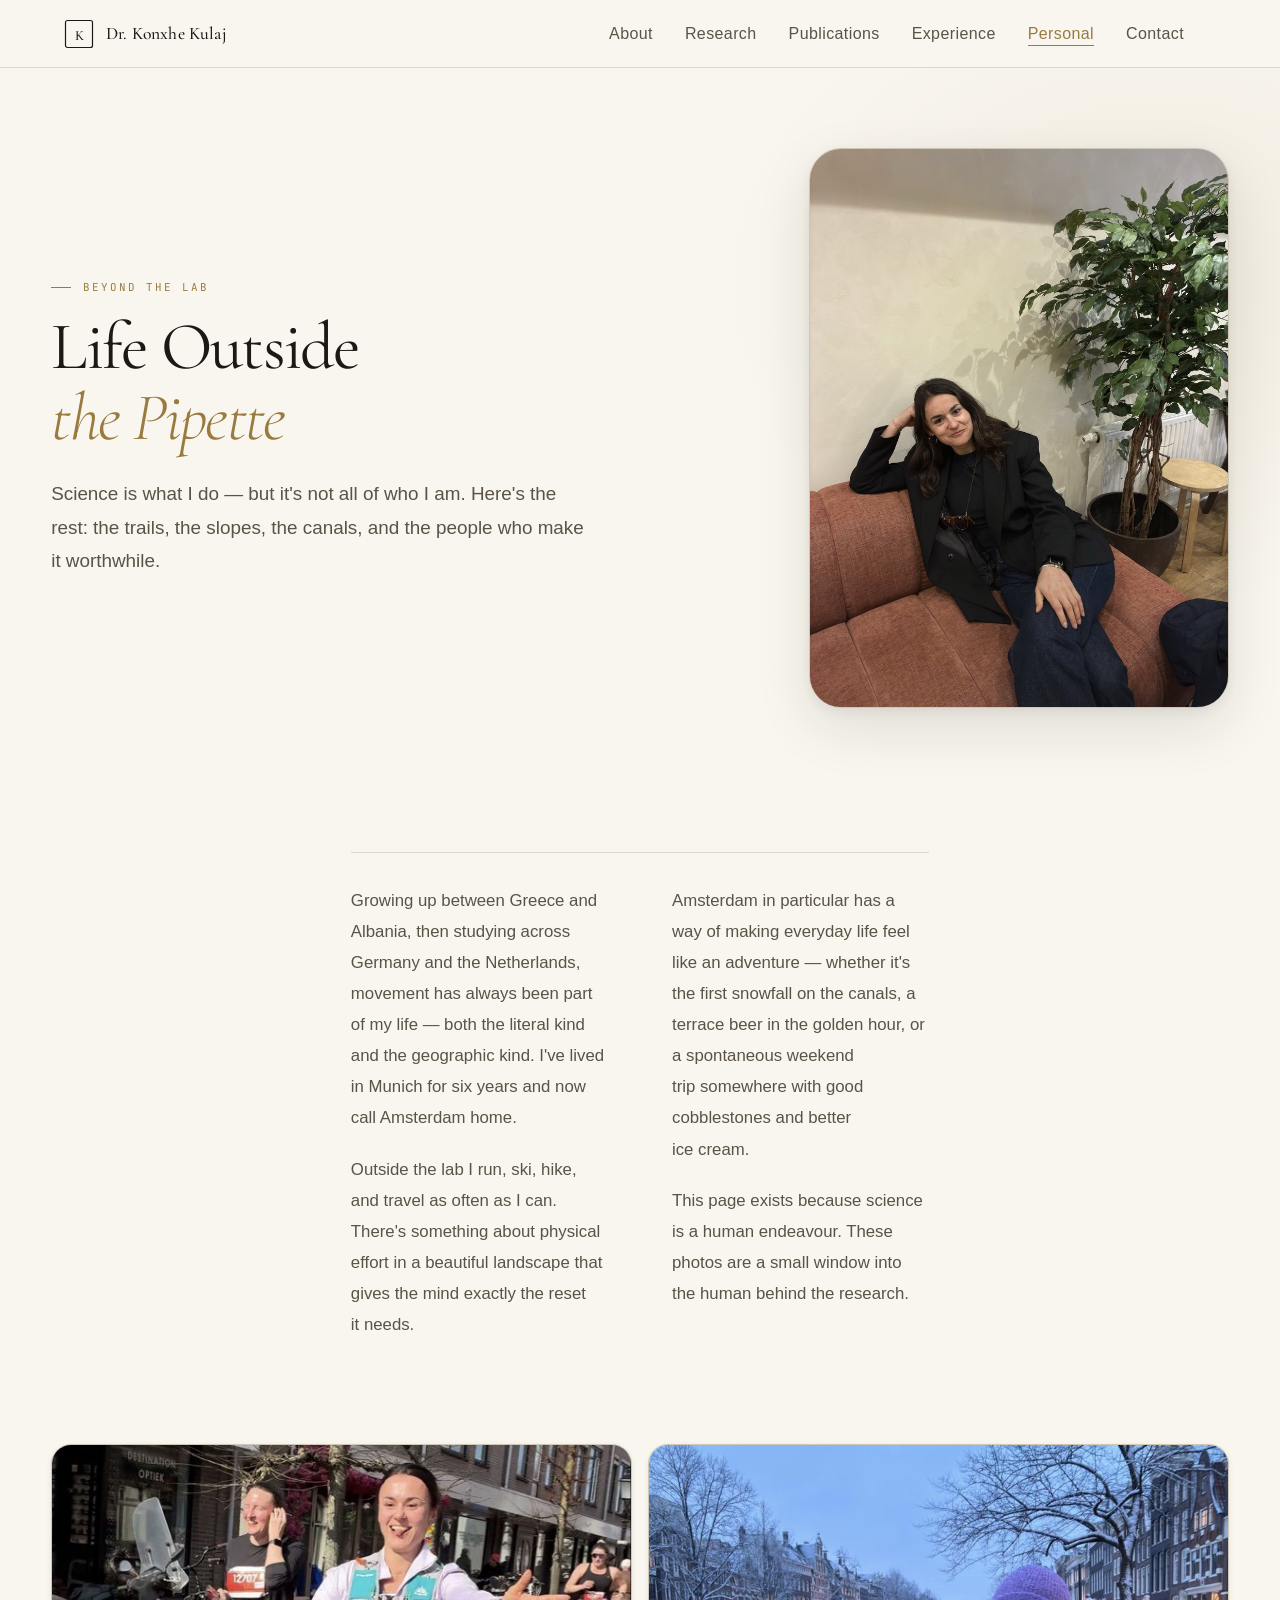
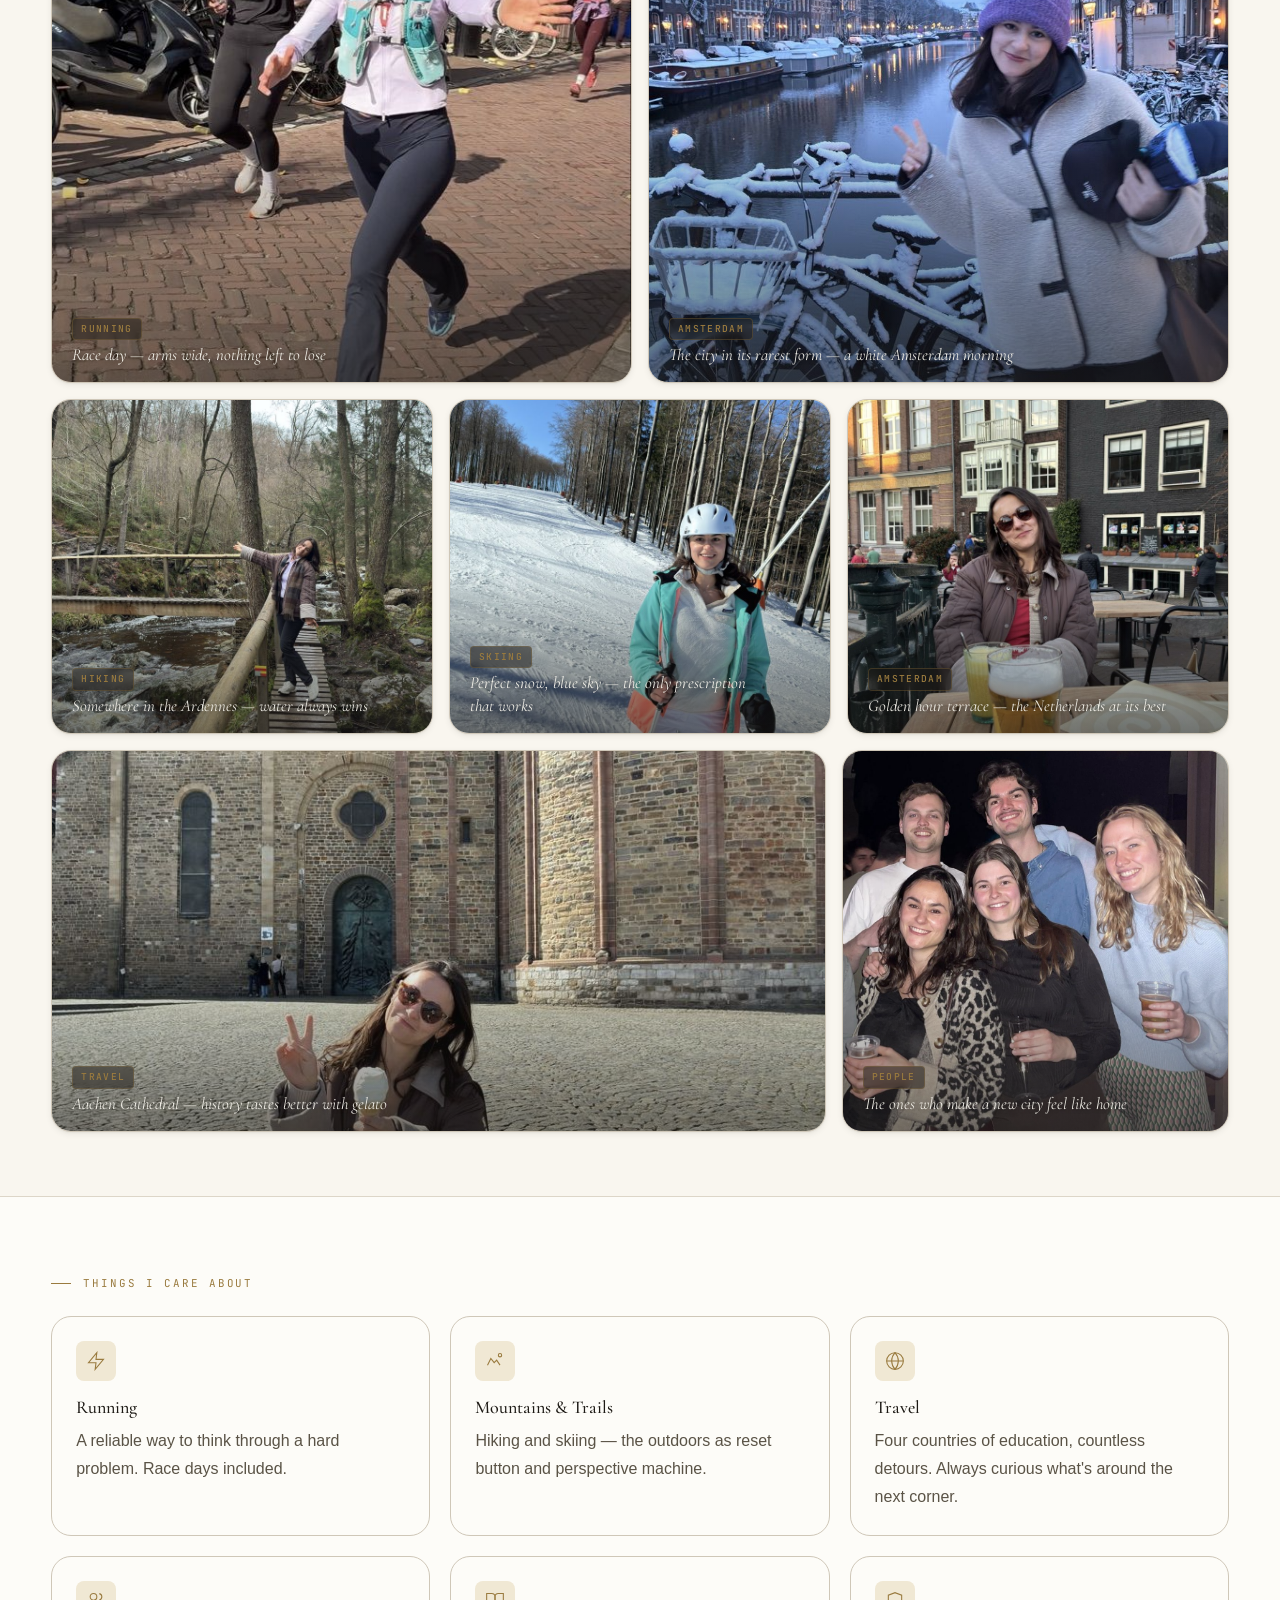
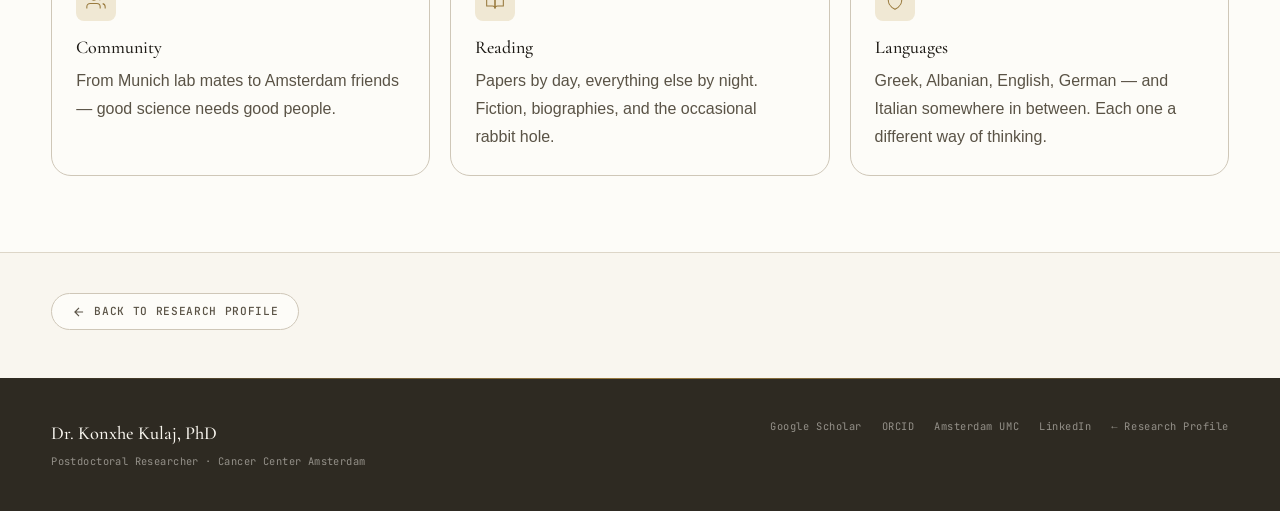
==== commit 505d9389: "Self-host Google fonts and compress photos - Serve Cormorant Garamond and JetBrains Mono (Latin + La" ====
--- a/personal.html
+++ b/personal.html
@@ -6,9 +6,7 @@
   <title>Beyond the Lab — Dr. Konxhe Kulaj</title>
   <meta name="description" content="A personal glimpse into the life of Dr. Konxhe Kulaj — running, hiking, travelling, skiing, and life in Amsterdam." />
 
-  <link rel="preconnect" href="https://fonts.googleapis.com" />
-  <link rel="preconnect" href="https://fonts.gstatic.com" crossorigin />
-  <link href="https://fonts.googleapis.com/css2?family=Cormorant+Garamond:ital,wght@0,300;0,400;0,500;0,600;1,300;1,400;1,500&family=JetBrains+Mono:wght@300;400;500&display=swap" rel="stylesheet" />
+  <link rel="stylesheet" href="fonts/fonts.css" />
   <link href="https://api.fontshare.com/v2/css?f[]=switzer@300,400,450,500,600&display=swap" rel="stylesheet" />
 
   <link rel="stylesheet" href="style.css" />
--- a/fonts/fonts.css
+++ b/fonts/fonts.css
@@ -0,0 +1,161 @@
+/* Self-hosted fonts (Google Fonts, SIL Open Font License): Cormorant Garamond, JetBrains Mono */
+@font-face {
+  font-family: 'Cormorant Garamond';
+  font-style: italic;
+  font-weight: 300;
+  font-display: swap;
+  src: url(cormorant-garamond-a89ed22c.woff2) format('woff2');
+  unicode-range: U+0100-02BA, U+02BD-02C5, U+02C7-02CC, U+02CE-02D7, U+02DD-02FF, U+0304, U+0308, U+0329, U+1D00-1DBF, U+1E00-1E9F, U+1EF2-1EFF, U+2020, U+20A0-20AB, U+20AD-20C4, U+2113, U+2C60-2C7F, U+A720-A7FF;
+}
+@font-face {
+  font-family: 'Cormorant Garamond';
+  font-style: italic;
+  font-weight: 300;
+  font-display: swap;
+  src: url(cormorant-garamond-25e30982.woff2) format('woff2');
+  unicode-range: U+0000-00FF, U+0131, U+0152-0153, U+02BB-02BC, U+02C6, U+02DA, U+02DC, U+0304, U+0308, U+0329, U+2000-206F, U+20AC, U+2122, U+2191, U+2193, U+2212, U+2215, U+FEFF, U+FFFD;
+}
+@font-face {
+  font-family: 'Cormorant Garamond';
+  font-style: italic;
+  font-weight: 400;
+  font-display: swap;
+  src: url(cormorant-garamond-a89ed22c.woff2) format('woff2');
+  unicode-range: U+0100-02BA, U+02BD-02C5, U+02C7-02CC, U+02CE-02D7, U+02DD-02FF, U+0304, U+0308, U+0329, U+1D00-1DBF, U+1E00-1E9F, U+1EF2-1EFF, U+2020, U+20A0-20AB, U+20AD-20C4, U+2113, U+2C60-2C7F, U+A720-A7FF;
+}
+@font-face {
+  font-family: 'Cormorant Garamond';
+  font-style: italic;
+  font-weight: 400;
+  font-display: swap;
+  src: url(cormorant-garamond-25e30982.woff2) format('woff2');
+  unicode-range: U+0000-00FF, U+0131, U+0152-0153, U+02BB-02BC, U+02C6, U+02DA, U+02DC, U+0304, U+0308, U+0329, U+2000-206F, U+20AC, U+2122, U+2191, U+2193, U+2212, U+2215, U+FEFF, U+FFFD;
+}
+@font-face {
+  font-family: 'Cormorant Garamond';
+  font-style: italic;
+  font-weight: 500;
+  font-display: swap;
+  src: url(cormorant-garamond-a89ed22c.woff2) format('woff2');
+  unicode-range: U+0100-02BA, U+02BD-02C5, U+02C7-02CC, U+02CE-02D7, U+02DD-02FF, U+0304, U+0308, U+0329, U+1D00-1DBF, U+1E00-1E9F, U+1EF2-1EFF, U+2020, U+20A0-20AB, U+20AD-20C4, U+2113, U+2C60-2C7F, U+A720-A7FF;
+}
+@font-face {
+  font-family: 'Cormorant Garamond';
+  font-style: italic;
+  font-weight: 500;
+  font-display: swap;
+  src: url(cormorant-garamond-25e30982.woff2) format('woff2');
+  unicode-range: U+0000-00FF, U+0131, U+0152-0153, U+02BB-02BC, U+02C6, U+02DA, U+02DC, U+0304, U+0308, U+0329, U+2000-206F, U+20AC, U+2122, U+2191, U+2193, U+2212, U+2215, U+FEFF, U+FFFD;
+}
+@font-face {
+  font-family: 'Cormorant Garamond';
+  font-style: normal;
+  font-weight: 300;
+  font-display: swap;
+  src: url(cormorant-garamond-90768204.woff2) format('woff2');
+  unicode-range: U+0100-02BA, U+02BD-02C5, U+02C7-02CC, U+02CE-02D7, U+02DD-02FF, U+0304, U+0308, U+0329, U+1D00-1DBF, U+1E00-1E9F, U+1EF2-1EFF, U+2020, U+20A0-20AB, U+20AD-20C4, U+2113, U+2C60-2C7F, U+A720-A7FF;
+}
+@font-face {
+  font-family: 'Cormorant Garamond';
+  font-style: normal;
+  font-weight: 300;
+  font-display: swap;
+  src: url(cormorant-garamond-2fed1d1b.woff2) format('woff2');
+  unicode-range: U+0000-00FF, U+0131, U+0152-0153, U+02BB-02BC, U+02C6, U+02DA, U+02DC, U+0304, U+0308, U+0329, U+2000-206F, U+20AC, U+2122, U+2191, U+2193, U+2212, U+2215, U+FEFF, U+FFFD;
+}
+@font-face {
+  font-family: 'Cormorant Garamond';
+  font-style: normal;
+  font-weight: 400;
+  font-display: swap;
+  src: url(cormorant-garamond-90768204.woff2) format('woff2');
+  unicode-range: U+0100-02BA, U+02BD-02C5, U+02C7-02CC, U+02CE-02D7, U+02DD-02FF, U+0304, U+0308, U+0329, U+1D00-1DBF, U+1E00-1E9F, U+1EF2-1EFF, U+2020, U+20A0-20AB, U+20AD-20C4, U+2113, U+2C60-2C7F, U+A720-A7FF;
+}
+@font-face {
+  font-family: 'Cormorant Garamond';
+  font-style: normal;
+  font-weight: 400;
+  font-display: swap;
+  src: url(cormorant-garamond-2fed1d1b.woff2) format('woff2');
+  unicode-range: U+0000-00FF, U+0131, U+0152-0153, U+02BB-02BC, U+02C6, U+02DA, U+02DC, U+0304, U+0308, U+0329, U+2000-206F, U+20AC, U+2122, U+2191, U+2193, U+2212, U+2215, U+FEFF, U+FFFD;
+}
+@font-face {
+  font-family: 'Cormorant Garamond';
+  font-style: normal;
+  font-weight: 500;
+  font-display: swap;
+  src: url(cormorant-garamond-90768204.woff2) format('woff2');
+  unicode-range: U+0100-02BA, U+02BD-02C5, U+02C7-02CC, U+02CE-02D7, U+02DD-02FF, U+0304, U+0308, U+0329, U+1D00-1DBF, U+1E00-1E9F, U+1EF2-1EFF, U+2020, U+20A0-20AB, U+20AD-20C4, U+2113, U+2C60-2C7F, U+A720-A7FF;
+}
+@font-face {
+  font-family: 'Cormorant Garamond';
+  font-style: normal;
+  font-weight: 500;
+  font-display: swap;
+  src: url(cormorant-garamond-2fed1d1b.woff2) format('woff2');
+  unicode-range: U+0000-00FF, U+0131, U+0152-0153, U+02BB-02BC, U+02C6, U+02DA, U+02DC, U+0304, U+0308, U+0329, U+2000-206F, U+20AC, U+2122, U+2191, U+2193, U+2212, U+2215, U+FEFF, U+FFFD;
+}
+@font-face {
+  font-family: 'Cormorant Garamond';
+  font-style: normal;
+  font-weight: 600;
+  font-display: swap;
+  src: url(cormorant-garamond-90768204.woff2) format('woff2');
+  unicode-range: U+0100-02BA, U+02BD-02C5, U+02C7-02CC, U+02CE-02D7, U+02DD-02FF, U+0304, U+0308, U+0329, U+1D00-1DBF, U+1E00-1E9F, U+1EF2-1EFF, U+2020, U+20A0-20AB, U+20AD-20C4, U+2113, U+2C60-2C7F, U+A720-A7FF;
+}
+@font-face {
+  font-family: 'Cormorant Garamond';
+  font-style: normal;
+  font-weight: 600;
+  font-display: swap;
+  src: url(cormorant-garamond-2fed1d1b.woff2) format('woff2');
+  unicode-range: U+0000-00FF, U+0131, U+0152-0153, U+02BB-02BC, U+02C6, U+02DA, U+02DC, U+0304, U+0308, U+0329, U+2000-206F, U+20AC, U+2122, U+2191, U+2193, U+2212, U+2215, U+FEFF, U+FFFD;
+}
+@font-face {
+  font-family: 'JetBrains Mono';
+  font-style: normal;
+  font-weight: 300;
+  font-display: swap;
+  src: url(jetbrains-mono-a9d2fd1c.woff2) format('woff2');
+  unicode-range: U+0100-02BA, U+02BD-02C5, U+02C7-02CC, U+02CE-02D7, U+02DD-02FF, U+0304, U+0308, U+0329, U+1D00-1DBF, U+1E00-1E9F, U+1EF2-1EFF, U+2020, U+20A0-20AB, U+20AD-20C4, U+2113, U+2C60-2C7F, U+A720-A7FF;
+}
+@font-face {
+  font-family: 'JetBrains Mono';
+  font-style: normal;
+  font-weight: 300;
+  font-display: swap;
+  src: url(jetbrains-mono-93eb99bc.woff2) format('woff2');
+  unicode-range: U+0000-00FF, U+0131, U+0152-0153, U+02BB-02BC, U+02C6, U+02DA, U+02DC, U+0304, U+0308, U+0329, U+2000-206F, U+20AC, U+2122, U+2191, U+2193, U+2212, U+2215, U+FEFF, U+FFFD;
+}
+@font-face {
+  font-family: 'JetBrains Mono';
+  font-style: normal;
+  font-weight: 400;
+  font-display: swap;
+  src: url(jetbrains-mono-a9d2fd1c.woff2) format('woff2');
+  unicode-range: U+0100-02BA, U+02BD-02C5, U+02C7-02CC, U+02CE-02D7, U+02DD-02FF, U+0304, U+0308, U+0329, U+1D00-1DBF, U+1E00-1E9F, U+1EF2-1EFF, U+2020, U+20A0-20AB, U+20AD-20C4, U+2113, U+2C60-2C7F, U+A720-A7FF;
+}
+@font-face {
+  font-family: 'JetBrains Mono';
+  font-style: normal;
+  font-weight: 400;
+  font-display: swap;
+  src: url(jetbrains-mono-93eb99bc.woff2) format('woff2');
+  unicode-range: U+0000-00FF, U+0131, U+0152-0153, U+02BB-02BC, U+02C6, U+02DA, U+02DC, U+0304, U+0308, U+0329, U+2000-206F, U+20AC, U+2122, U+2191, U+2193, U+2212, U+2215, U+FEFF, U+FFFD;
+}
+@font-face {
+  font-family: 'JetBrains Mono';
+  font-style: normal;
+  font-weight: 500;
+  font-display: swap;
+  src: url(jetbrains-mono-a9d2fd1c.woff2) format('woff2');
+  unicode-range: U+0100-02BA, U+02BD-02C5, U+02C7-02CC, U+02CE-02D7, U+02DD-02FF, U+0304, U+0308, U+0329, U+1D00-1DBF, U+1E00-1E9F, U+1EF2-1EFF, U+2020, U+20A0-20AB, U+20AD-20C4, U+2113, U+2C60-2C7F, U+A720-A7FF;
+}
+@font-face {
+  font-family: 'JetBrains Mono';
+  font-style: normal;
+  font-weight: 500;
+  font-display: swap;
+  src: url(jetbrains-mono-93eb99bc.woff2) format('woff2');
+  unicode-range: U+0000-00FF, U+0131, U+0152-0153, U+02BB-02BC, U+02C6, U+02DA, U+02DC, U+0304, U+0308, U+0329, U+2000-206F, U+20AC, U+2122, U+2191, U+2193, U+2212, U+2215, U+FEFF, U+FFFD;
+}
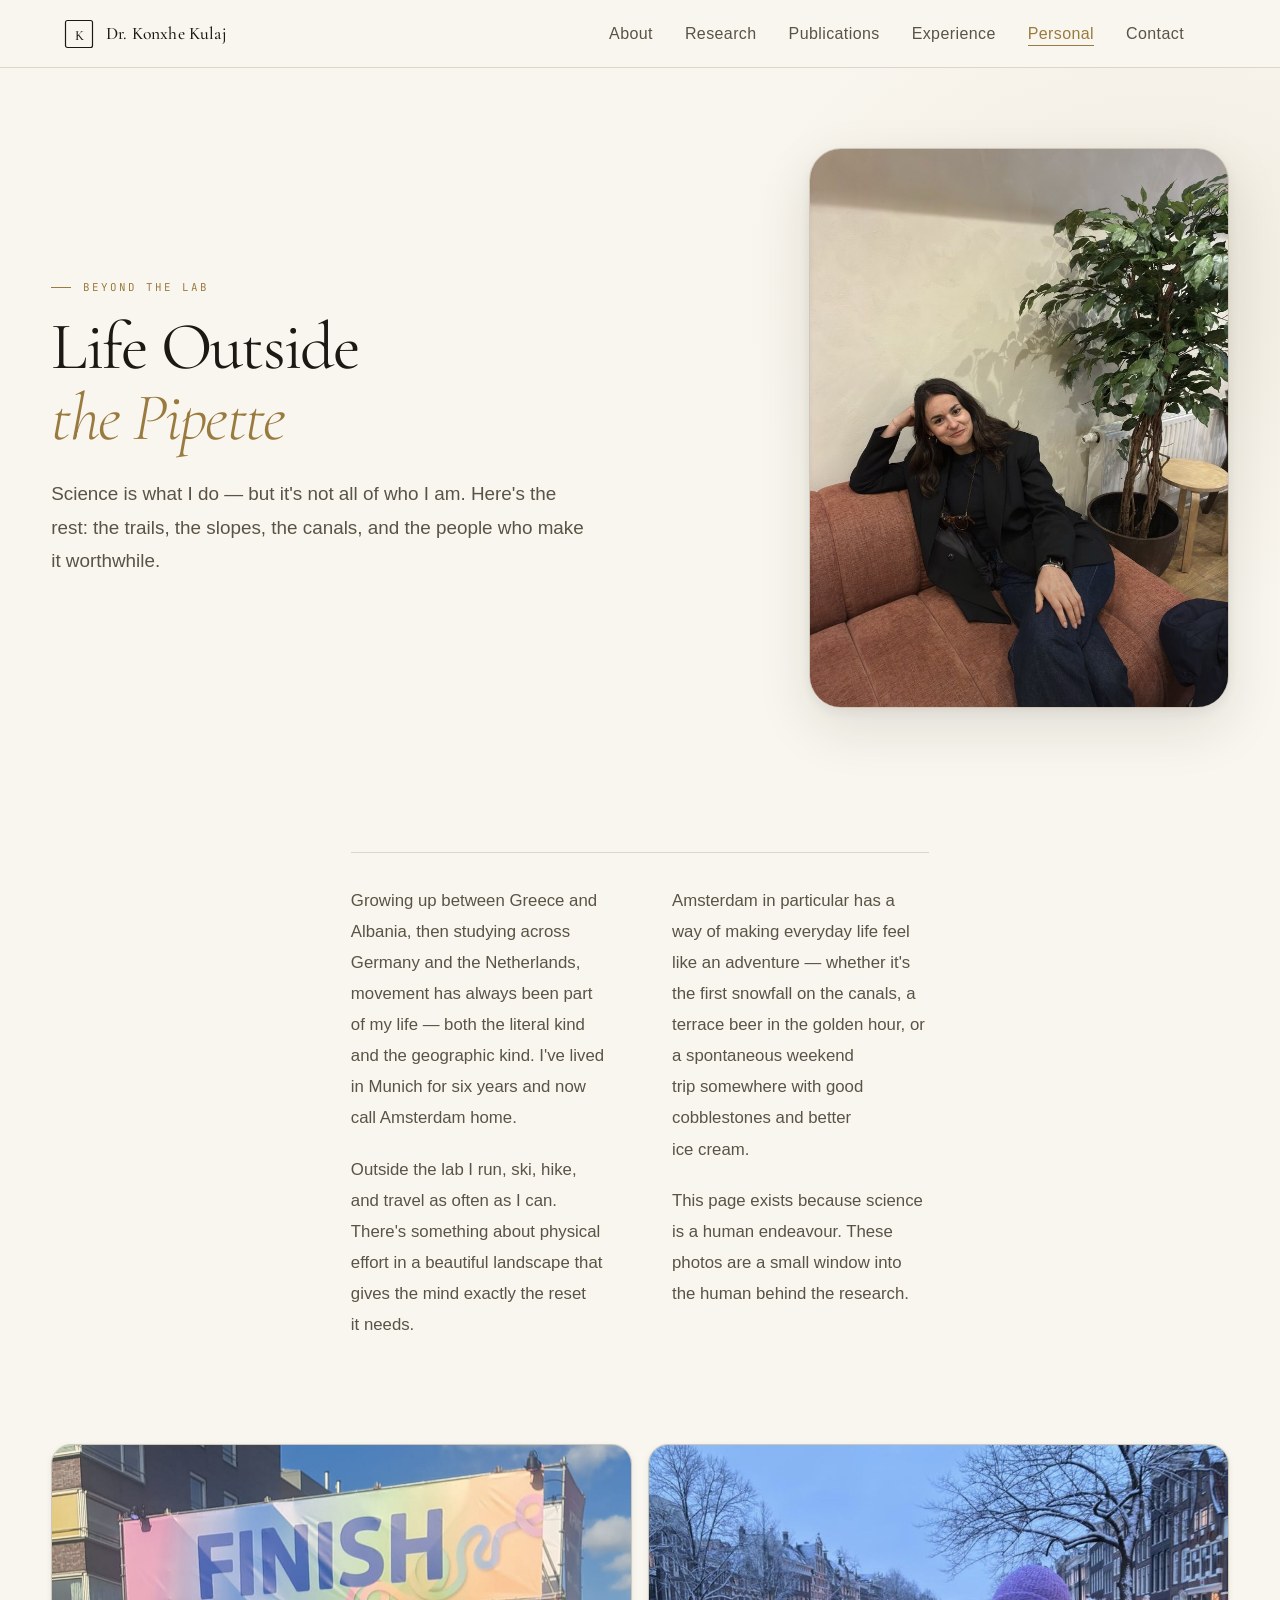
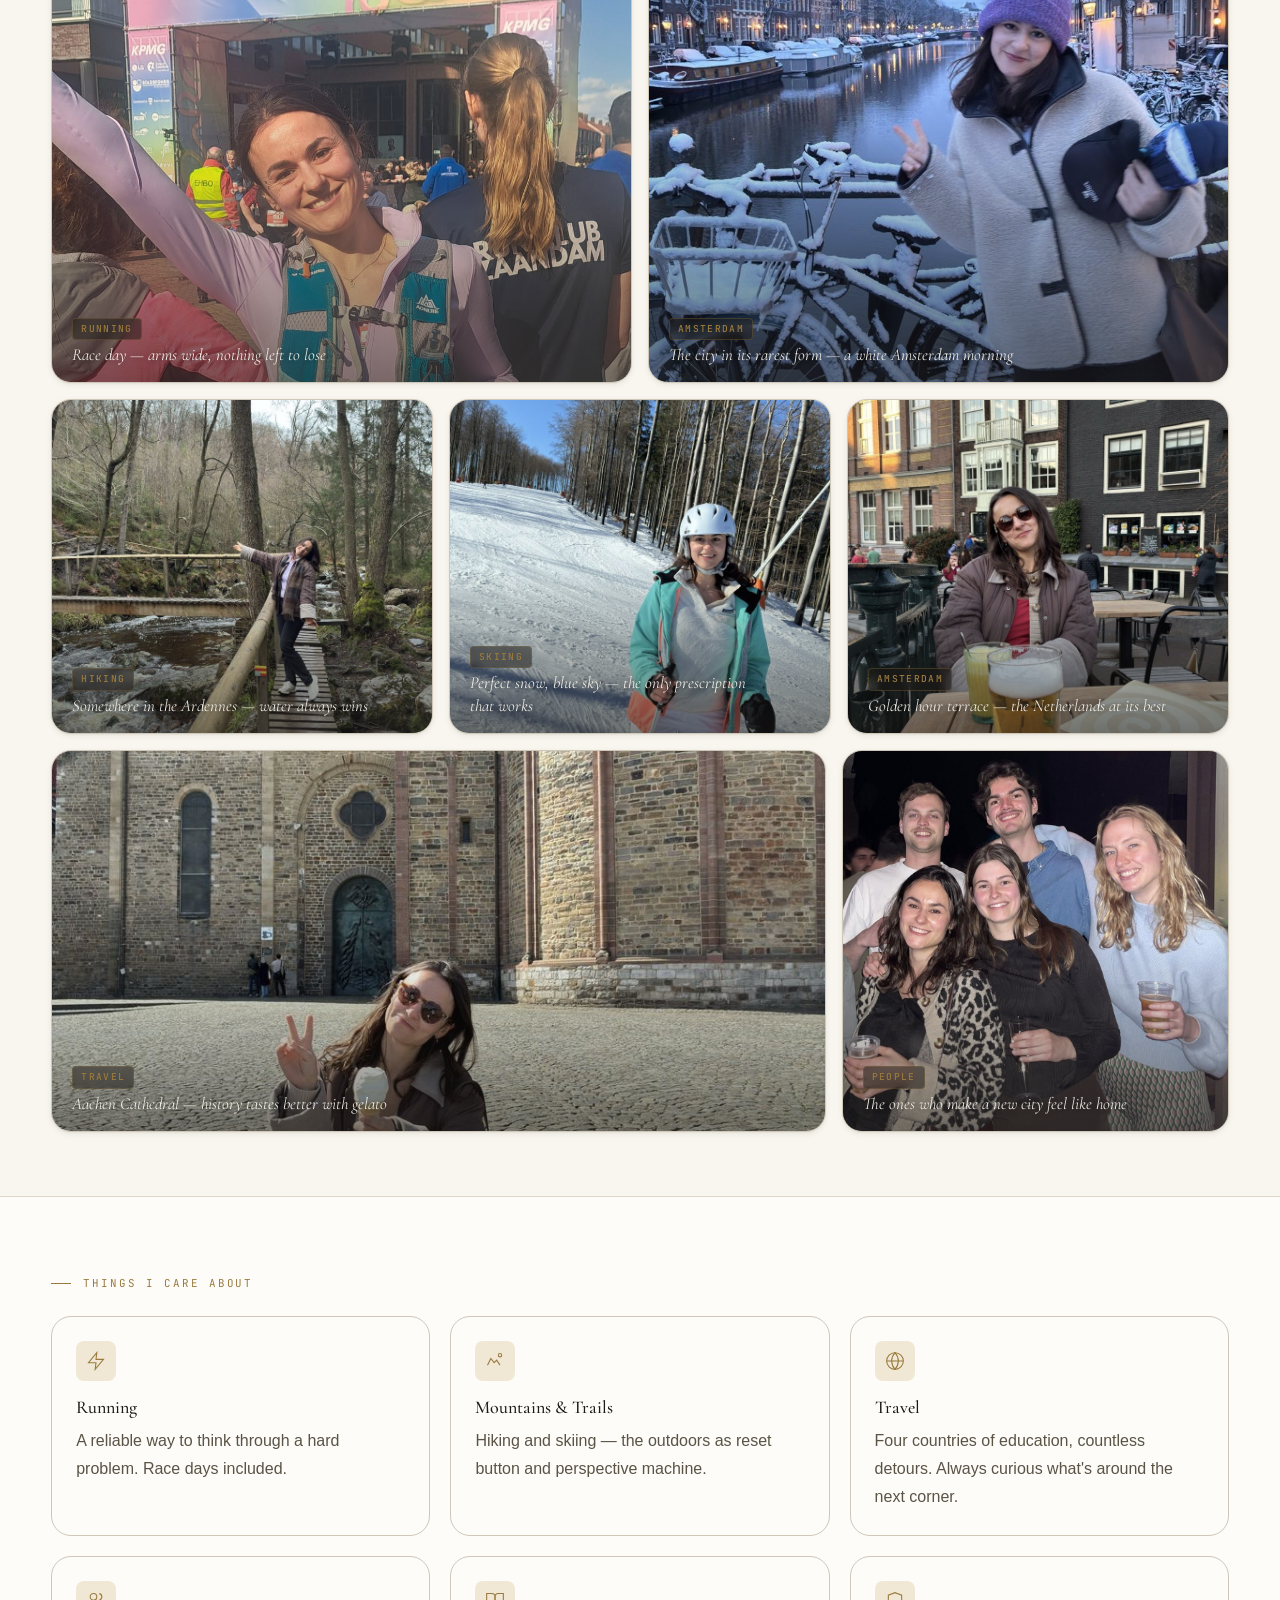
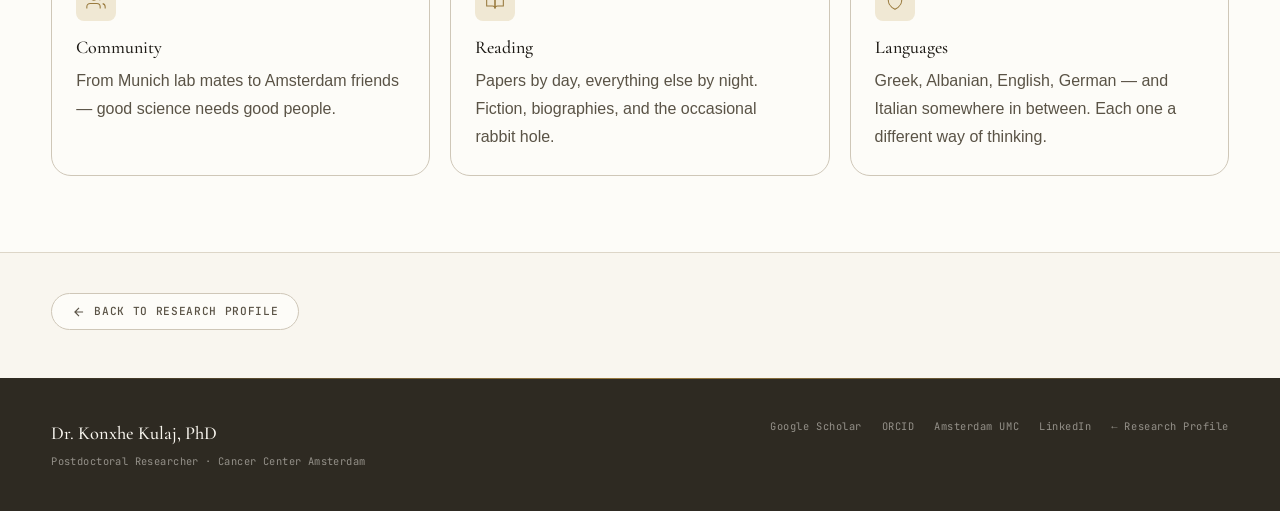
==== commit 8cbc9fc8: "Replace running photo on personal page with finish-line photo New file name avoids stale cached copi" ====
--- a/personal.html
+++ b/personal.html
@@ -5,6 +5,22 @@
   <meta name="viewport" content="width=device-width, initial-scale=1.0" />
   <title>Beyond the Lab — Dr. Konxhe Kulaj</title>
   <meta name="description" content="A personal glimpse into the life of Dr. Konxhe Kulaj — running, hiking, travelling, skiing, and life in Amsterdam." />
+  <meta property="og:title" content="Beyond the Lab — Dr. Konxhe Kulaj" />
+  <meta property="og:description" content="A personal glimpse into the life of Dr. Konxhe Kulaj — running, hiking, travelling, skiing, and life in Amsterdam." />
+  <meta property="og:type" content="website" />
+  <link rel="canonical" href="https://konxhekulaj.com/personal.html" />
+  <meta property="og:url" content="https://konxhekulaj.com/personal.html" />
+  <meta property="og:site_name" content="Dr. Konxhe Kulaj" />
+  <meta property="og:image" content="https://konxhekulaj.com/og-image.png" />
+  <meta property="og:image:width" content="1200" />
+  <meta property="og:image:height" content="630" />
+  <meta name="twitter:card" content="summary_large_image" />
+  <meta name="twitter:title" content="Beyond the Lab — Dr. Konxhe Kulaj" />
+  <meta name="twitter:description" content="A personal glimpse into the life of Dr. Konxhe Kulaj — running, hiking, travelling, skiing, and life in Amsterdam." />
+  <meta name="twitter:image" content="https://konxhekulaj.com/og-image.png" />
+  <link rel="icon" href="favicon.svg" type="image/svg+xml" />
+  <link rel="apple-touch-icon" href="apple-touch-icon.png" />
+  <meta name="theme-color" content="#f9f6ef" />
 
   <link rel="stylesheet" href="fonts/fonts.css" />
   <link href="https://api.fontshare.com/v2/css?f[]=switzer@300,400,450,500,600&display=swap" rel="stylesheet" />
@@ -89,7 +105,7 @@
       <div class="mosaic-row mosaic-row--two-tall">
         <figure class="mosaic-item mosaic-item--tall">
           <div class="mosaic-item__img">
-            <img src="personal-running.jpg" alt="Konxhe running a road race through a Dutch city, arms wide open" loading="lazy" />
+            <img src="personal-running-finish.jpg" alt="Konxhe smiling at the finish line of a road race, one arm raised and holding an orange slice" loading="lazy" />
           </div>
           <figcaption class="mosaic-caption">
             <span class="mosaic-caption__tag">Running</span>
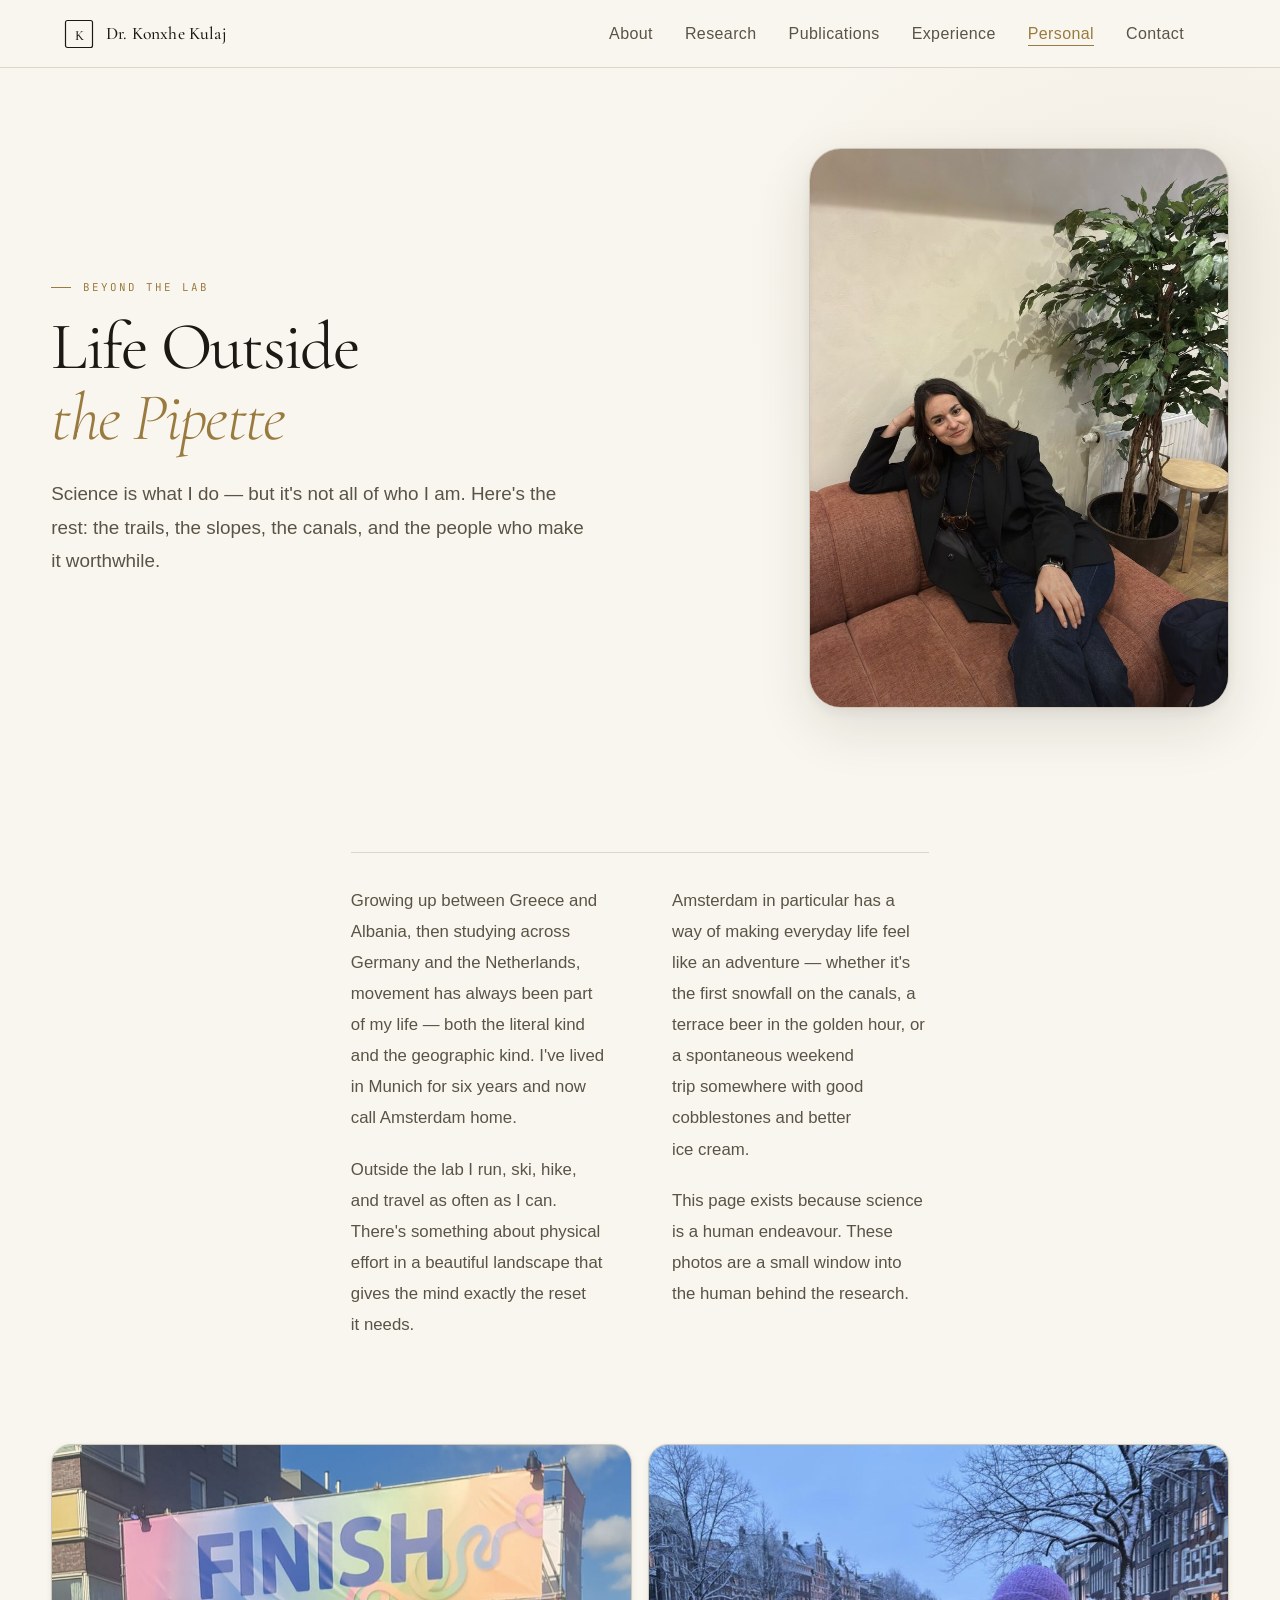
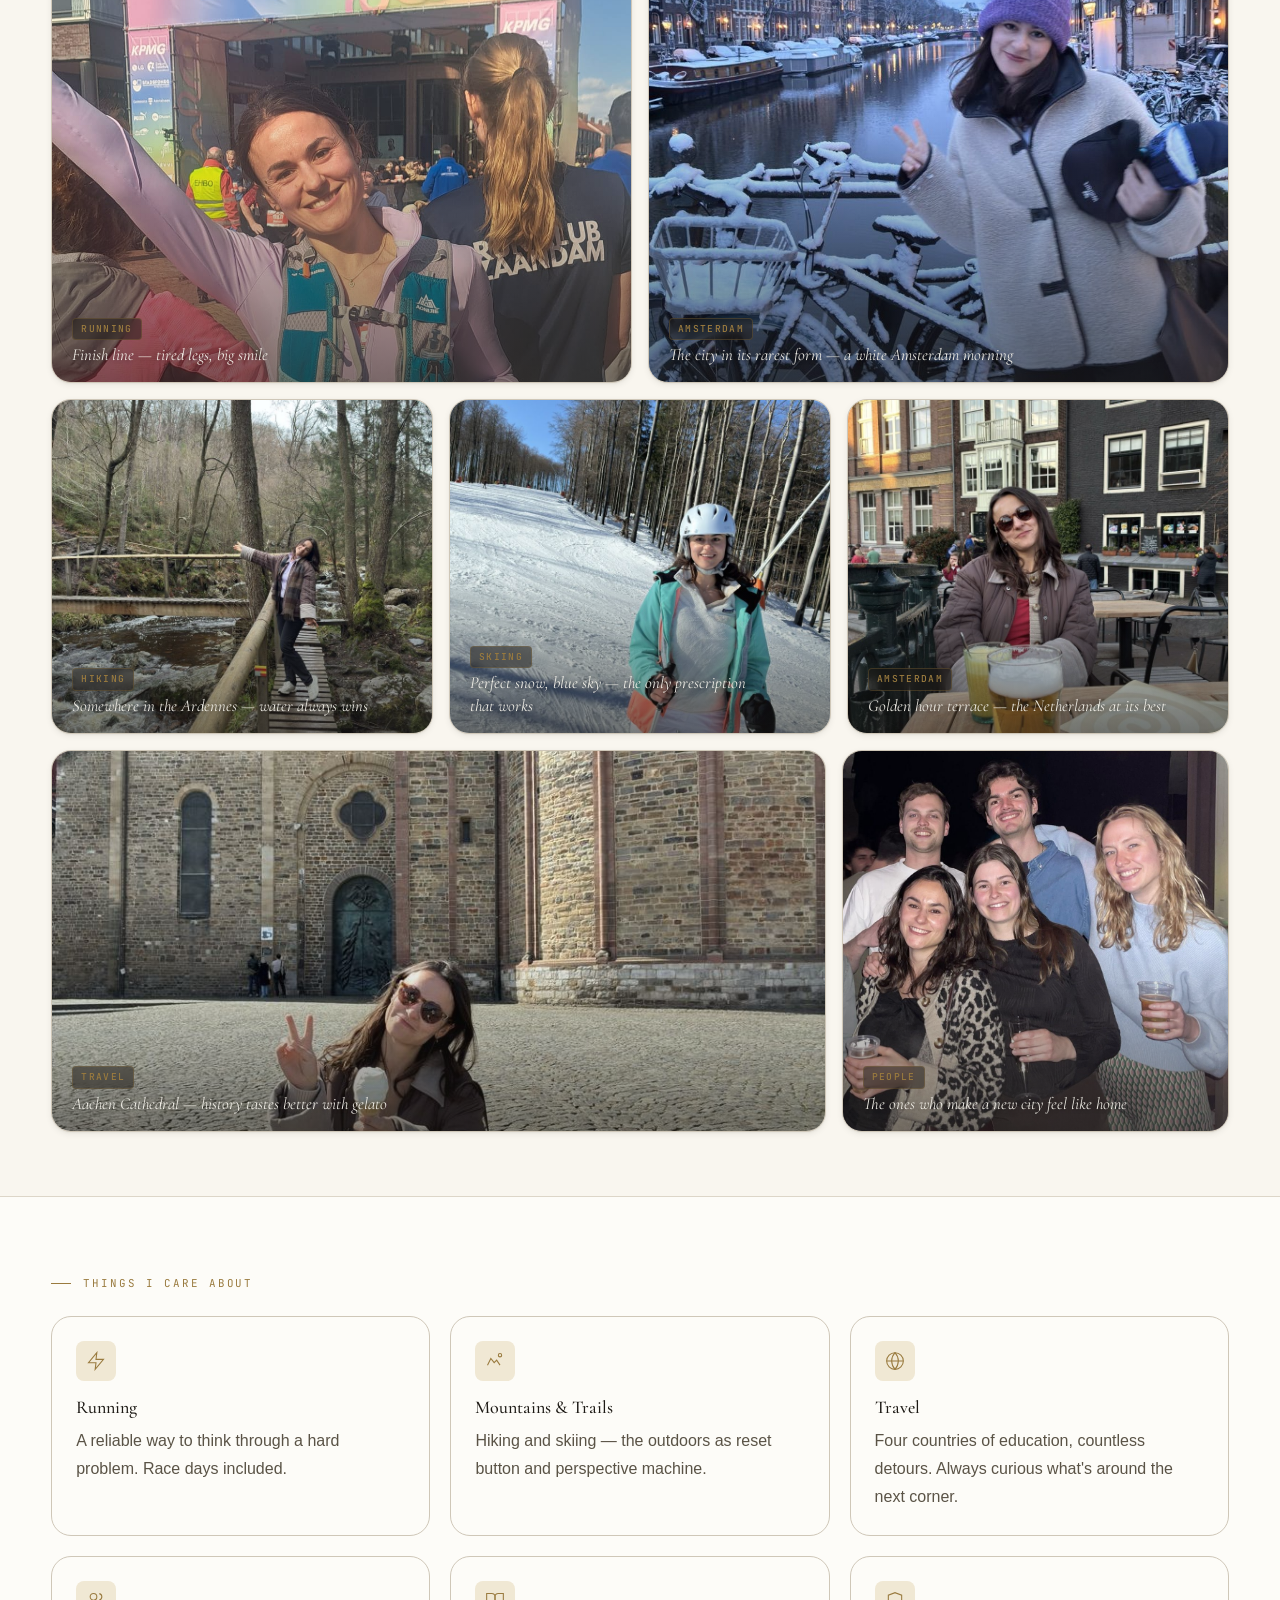
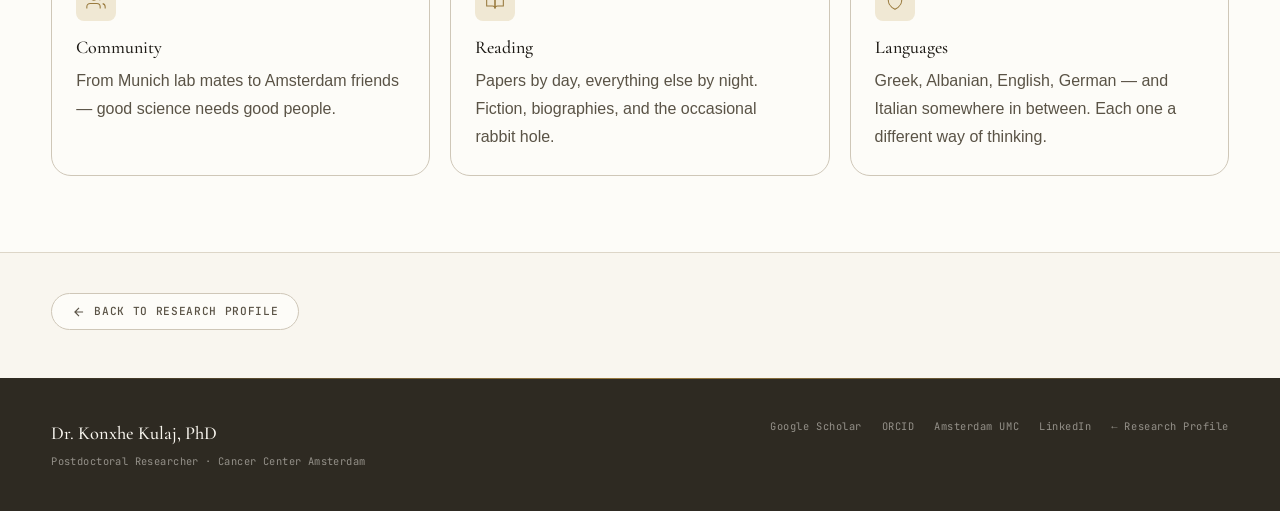
==== commit 4818515e: "Fix broken running photo for visitors with cached pages; update caption The previous change deleted " ====
--- a/personal.html
+++ b/personal.html
@@ -105,11 +105,11 @@
       <div class="mosaic-row mosaic-row--two-tall">
         <figure class="mosaic-item mosaic-item--tall">
           <div class="mosaic-item__img">
-            <img src="personal-running-finish.jpg" alt="Konxhe smiling at the finish line of a road race, one arm raised and holding an orange slice" loading="lazy" />
+            <img src="personal-running.jpg?v=2" alt="Konxhe smiling at the finish line of a road race, one arm raised and holding an orange slice" loading="lazy" />
           </div>
           <figcaption class="mosaic-caption">
             <span class="mosaic-caption__tag">Running</span>
-            <span class="mosaic-caption__text">Race day — arms wide, nothing left to lose</span>
+            <span class="mosaic-caption__text">Finish line — tired legs, big smile</span>
           </figcaption>
         </figure>
         <figure class="mosaic-item mosaic-item--tall">
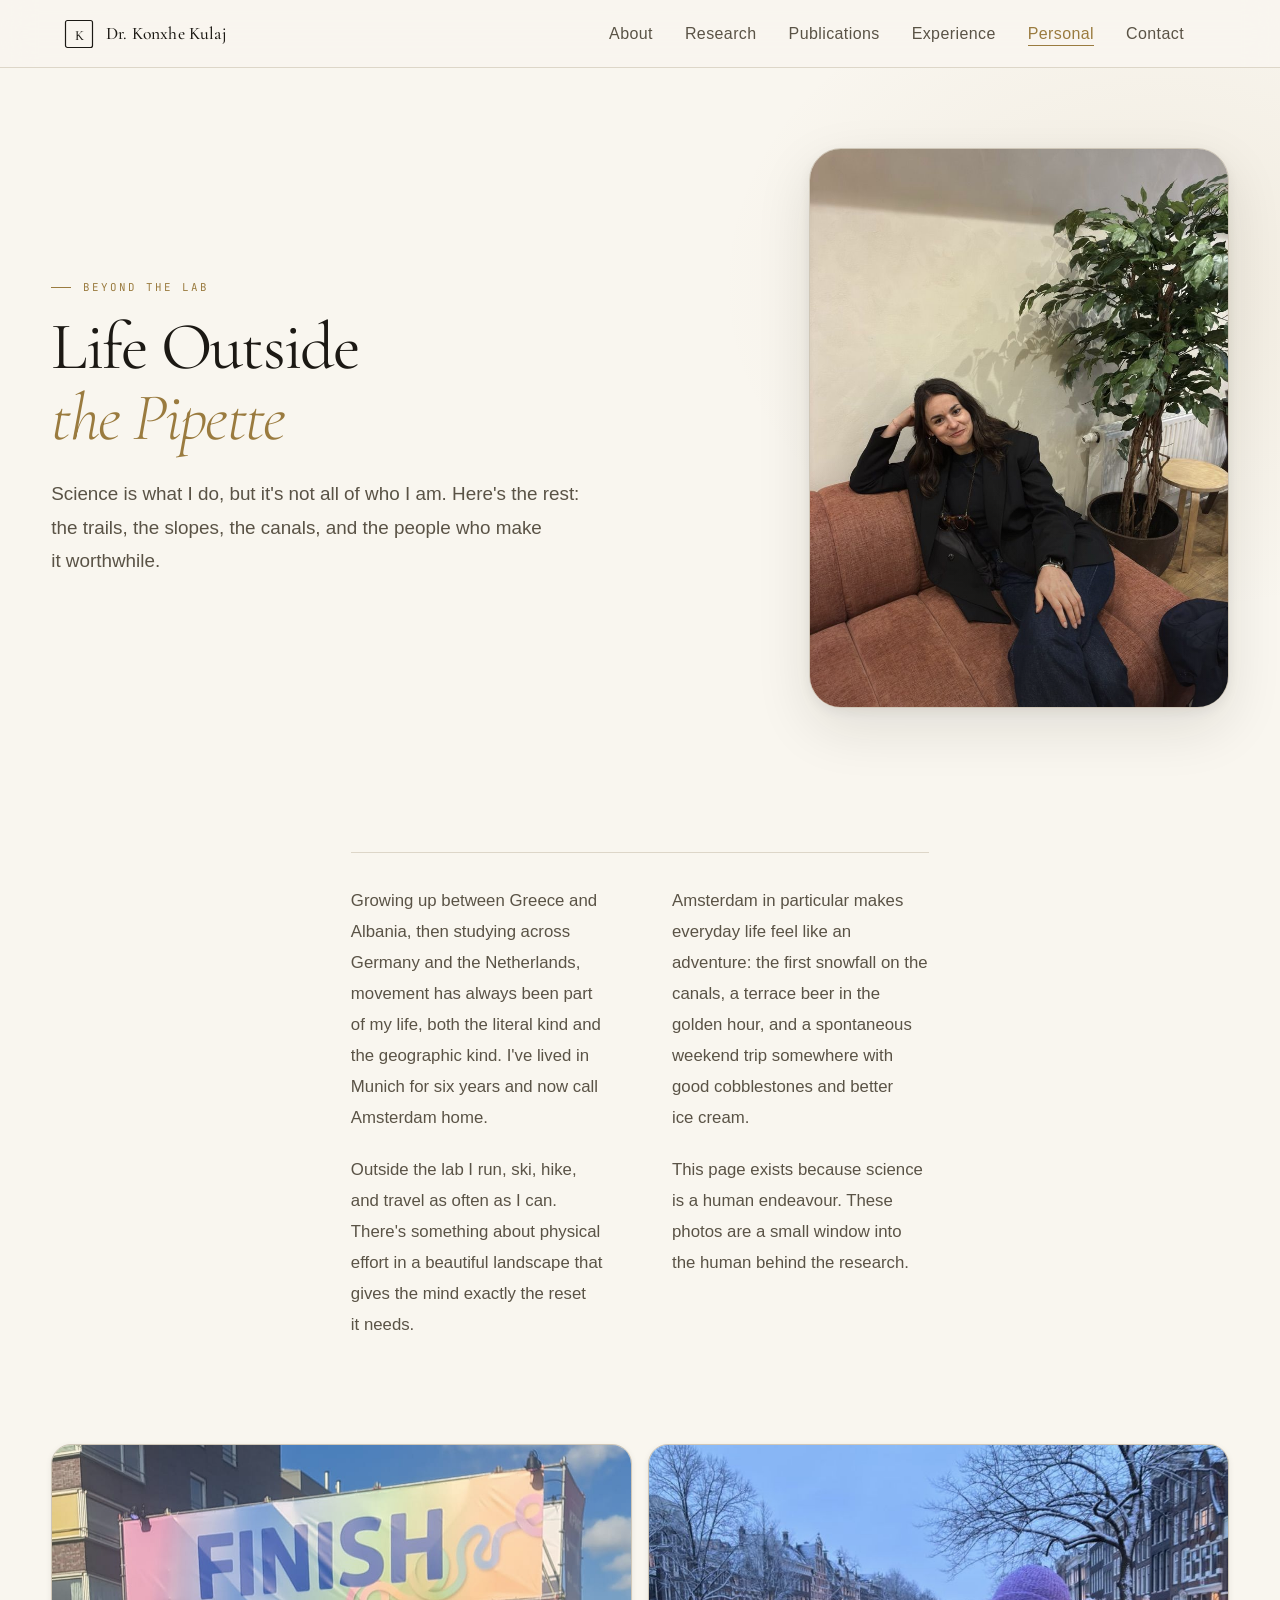
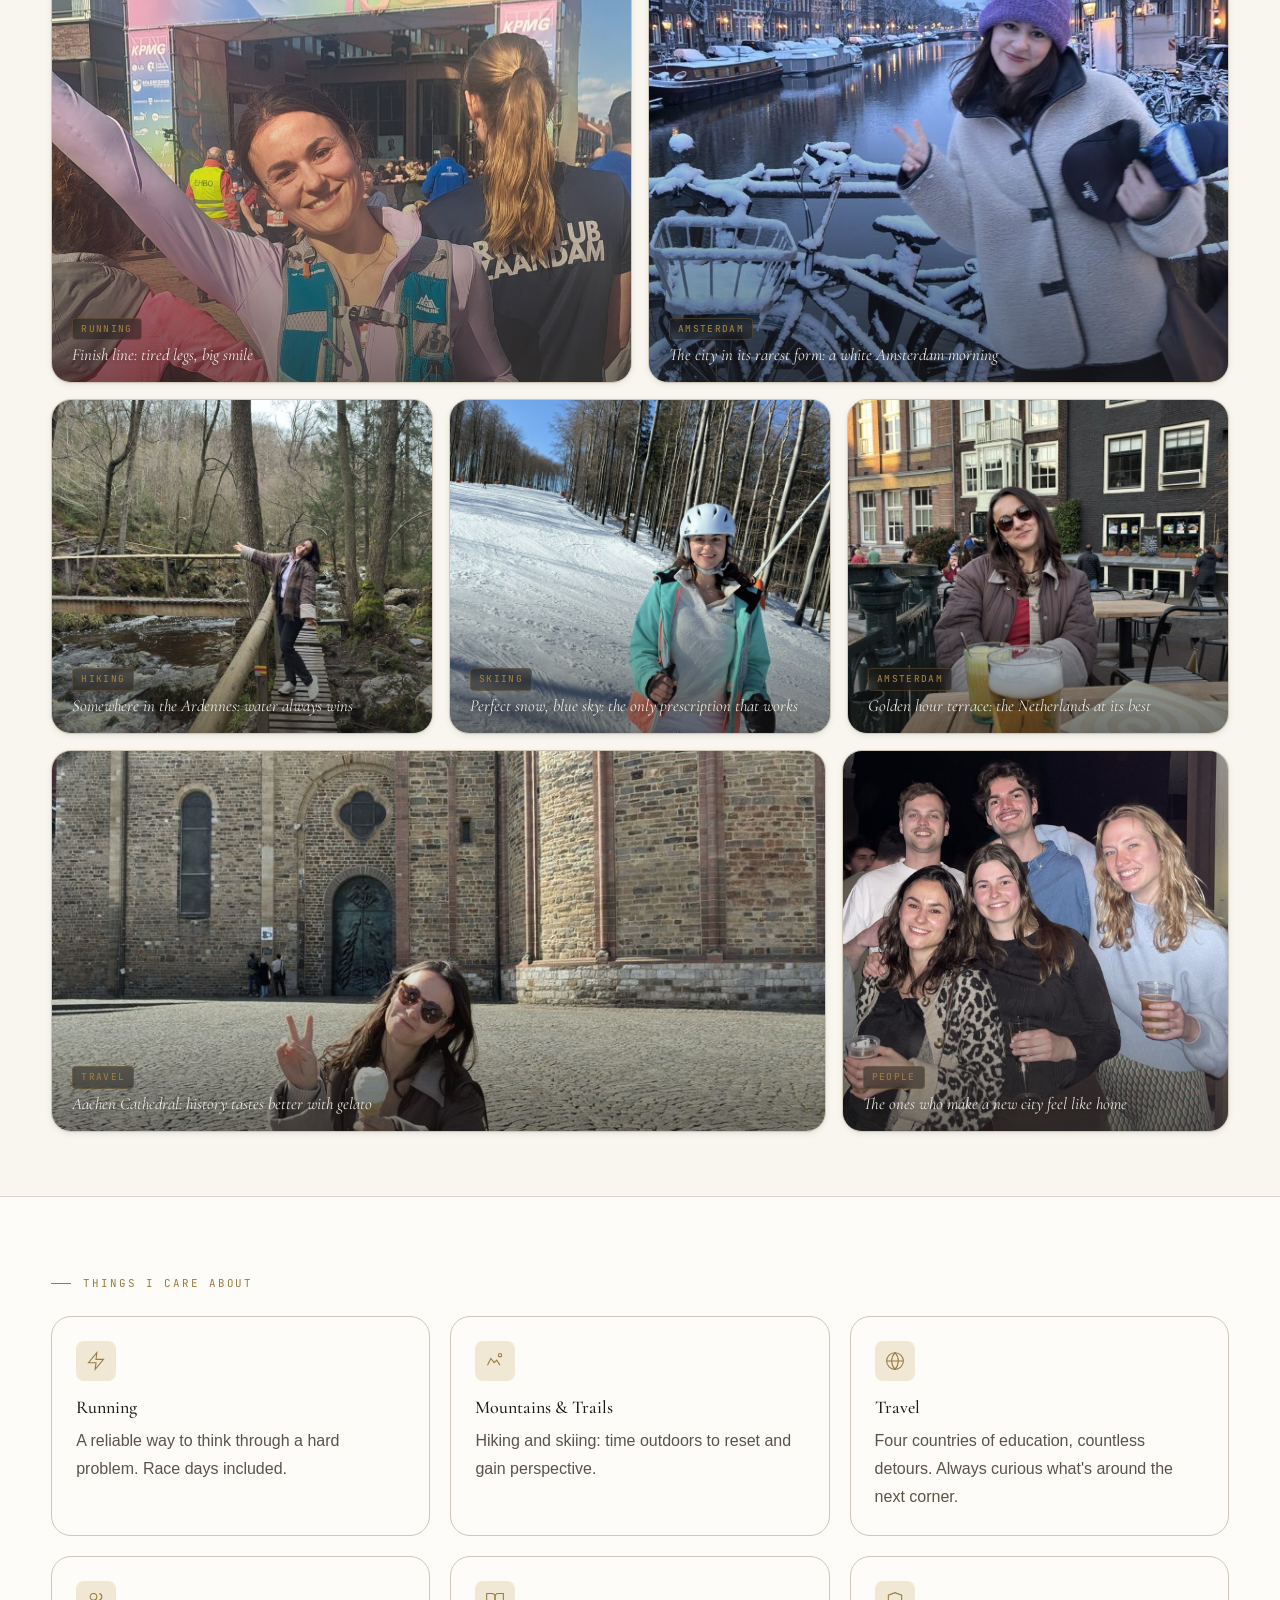
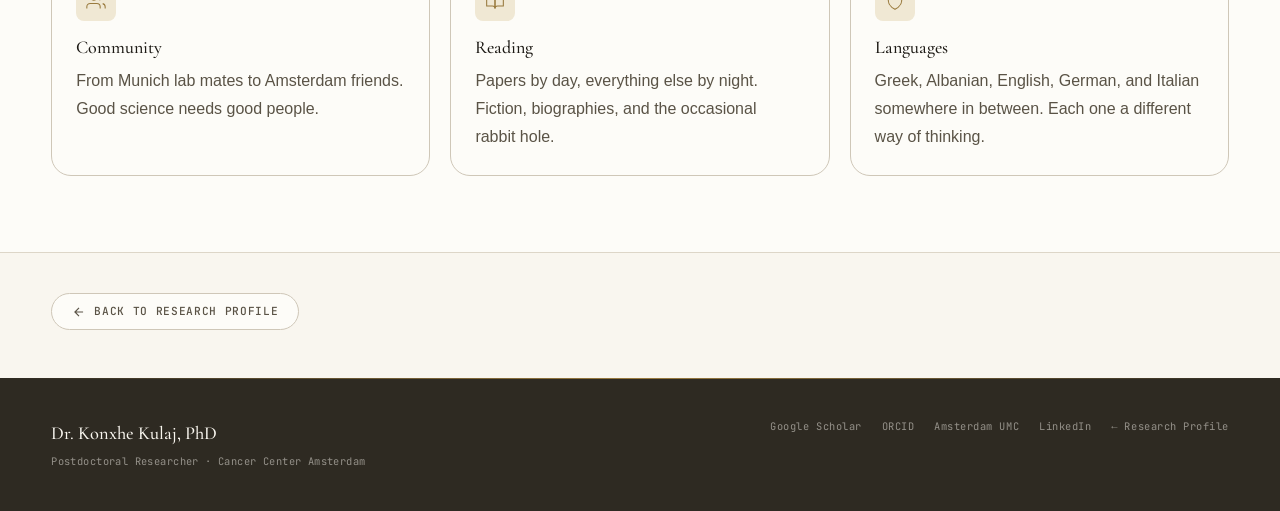
==== commit 7e490ca4: "Copy audit: remove em dashes and stock AI phrasing from site text Dashes replaced with commas, colon" ====
--- a/personal.html
+++ b/personal.html
@@ -3,10 +3,10 @@
 <head>
   <meta charset="UTF-8" />
   <meta name="viewport" content="width=device-width, initial-scale=1.0" />
-  <title>Beyond the Lab — Dr. Konxhe Kulaj</title>
-  <meta name="description" content="A personal glimpse into the life of Dr. Konxhe Kulaj — running, hiking, travelling, skiing, and life in Amsterdam." />
-  <meta property="og:title" content="Beyond the Lab — Dr. Konxhe Kulaj" />
-  <meta property="og:description" content="A personal glimpse into the life of Dr. Konxhe Kulaj — running, hiking, travelling, skiing, and life in Amsterdam." />
+  <title>Beyond the Lab | Dr. Konxhe Kulaj</title>
+  <meta name="description" content="A personal look at the life of Dr. Konxhe Kulaj: running, hiking, travelling, skiing, and life in Amsterdam." />
+  <meta property="og:title" content="Beyond the Lab | Dr. Konxhe Kulaj" />
+  <meta property="og:description" content="A personal look at the life of Dr. Konxhe Kulaj: running, hiking, travelling, skiing, and life in Amsterdam." />
   <meta property="og:type" content="website" />
   <link rel="canonical" href="https://konxhekulaj.com/personal.html" />
   <meta property="og:url" content="https://konxhekulaj.com/personal.html" />
@@ -15,8 +15,8 @@
   <meta property="og:image:width" content="1200" />
   <meta property="og:image:height" content="630" />
   <meta name="twitter:card" content="summary_large_image" />
-  <meta name="twitter:title" content="Beyond the Lab — Dr. Konxhe Kulaj" />
-  <meta name="twitter:description" content="A personal glimpse into the life of Dr. Konxhe Kulaj — running, hiking, travelling, skiing, and life in Amsterdam." />
+  <meta name="twitter:title" content="Beyond the Lab | Dr. Konxhe Kulaj" />
+  <meta name="twitter:description" content="A personal look at the life of Dr. Konxhe Kulaj: running, hiking, travelling, skiing, and life in Amsterdam." />
   <meta name="twitter:image" content="https://konxhekulaj.com/og-image.png" />
   <link rel="icon" href="favicon.svg" type="image/svg+xml" />
   <link rel="apple-touch-icon" href="apple-touch-icon.png" />
@@ -33,7 +33,7 @@
   <!-- NAV -->
   <header class="site-header" id="site-header">
     <div class="header-inner">
-      <a href="index.html" class="site-logo" aria-label="Dr. Konxhe Kulaj — home">
+      <a href="index.html" class="site-logo" aria-label="Dr. Konxhe Kulaj, home">
         <svg width="30" height="30" viewBox="0 0 30 30" fill="none" aria-hidden="true">
           <rect x="1.5" y="1.5" width="27" height="27" rx="2" stroke="currentColor" stroke-width="1.2"/>
           <text x="15" y="21" text-anchor="middle" font-family="Cormorant Garamond,Georgia,serif" font-size="14" font-weight="500" fill="currentColor">K</text>
@@ -76,7 +76,7 @@
         <div class="personal-hero__text">
           <p class="section-label">Beyond the Lab</p>
           <h1 class="personal-hero__title">Life Outside<br><em>the Pipette</em></h1>
-          <p class="personal-hero__intro">Science is what I do — but it's not all of who I am. Here's the rest: the trails, the slopes, the canals, and the people who make it worthwhile.</p>
+          <p class="personal-hero__intro">Science is what I do, but it's not all of who I am. Here's the rest: the trails, the slopes, the canals, and the people who make it worthwhile.</p>
         </div>
         <div class="personal-hero__portrait">
           <img src="personal-sofa.jpg" alt="Konxhe relaxing on a sofa" loading="eager" />
@@ -88,11 +88,11 @@
     <section class="personal-intro wide-container">
       <div class="personal-intro__grid">
         <div class="personal-intro__col fade-in">
-          <p>Growing up between Greece and Albania, then studying across Germany and the Netherlands, movement has always been part of my life — both the literal kind and the geographic kind. I've lived in Munich for six years and now call Amsterdam home.</p>
+          <p>Growing up between Greece and Albania, then studying across Germany and the Netherlands, movement has always been part of my life, both the literal kind and the geographic kind. I've lived in Munich for six years and now call Amsterdam home.</p>
           <p>Outside the lab I run, ski, hike, and travel as often as I can. There's something about physical effort in a beautiful landscape that gives the mind exactly the reset it needs.</p>
         </div>
         <div class="personal-intro__col fade-in">
-          <p>Amsterdam in particular has a way of making everyday life feel like an adventure — whether it's the first snowfall on the canals, a terrace beer in the golden hour, or a spontaneous weekend trip somewhere with good cobblestones and better ice cream.</p>
+          <p>Amsterdam in particular makes everyday life feel like an adventure: the first snowfall on the canals, a terrace beer in the golden hour, and a spontaneous weekend trip somewhere with good cobblestones and better ice cream.</p>
           <p>This page exists because science is a human endeavour. These photos are a small window into the human behind the research.</p>
         </div>
       </div>
@@ -109,7 +109,7 @@
           </div>
           <figcaption class="mosaic-caption">
             <span class="mosaic-caption__tag">Running</span>
-            <span class="mosaic-caption__text">Finish line — tired legs, big smile</span>
+            <span class="mosaic-caption__text">Finish line: tired legs, big smile</span>
           </figcaption>
         </figure>
         <figure class="mosaic-item mosaic-item--tall">
@@ -118,7 +118,7 @@
           </div>
           <figcaption class="mosaic-caption">
             <span class="mosaic-caption__tag">Amsterdam</span>
-            <span class="mosaic-caption__text">The city in its rarest form — a white Amsterdam morning</span>
+            <span class="mosaic-caption__text">The city in its rarest form: a white Amsterdam morning</span>
           </figcaption>
         </figure>
       </div>
@@ -131,7 +131,7 @@
           </div>
           <figcaption class="mosaic-caption">
             <span class="mosaic-caption__tag">Hiking</span>
-            <span class="mosaic-caption__text">Somewhere in the Ardennes — water always wins</span>
+            <span class="mosaic-caption__text">Somewhere in the Ardennes: water always wins</span>
           </figcaption>
         </figure>
         <figure class="mosaic-item">
@@ -140,7 +140,7 @@
           </div>
           <figcaption class="mosaic-caption">
             <span class="mosaic-caption__tag">Skiing</span>
-            <span class="mosaic-caption__text">Perfect snow, blue sky — the only prescription that works</span>
+            <span class="mosaic-caption__text">Perfect snow, blue sky: the only prescription that works</span>
           </figcaption>
         </figure>
         <figure class="mosaic-item">
@@ -149,7 +149,7 @@
           </div>
           <figcaption class="mosaic-caption">
             <span class="mosaic-caption__tag">Amsterdam</span>
-            <span class="mosaic-caption__text">Golden hour terrace — the Netherlands at its best</span>
+            <span class="mosaic-caption__text">Golden hour terrace: the Netherlands at its best</span>
           </figcaption>
         </figure>
       </div>
@@ -162,7 +162,7 @@
           </div>
           <figcaption class="mosaic-caption">
             <span class="mosaic-caption__tag">Travel</span>
-            <span class="mosaic-caption__text">Aachen Cathedral — history tastes better with gelato</span>
+            <span class="mosaic-caption__text">Aachen Cathedral: history tastes better with gelato</span>
           </figcaption>
         </figure>
         <figure class="mosaic-item">
@@ -195,7 +195,7 @@
               <svg viewBox="0 0 24 24" fill="none" stroke="currentColor" stroke-width="1.3" aria-hidden="true"><path d="M3 17l4-8 4 5 3-3 4 6"/><circle cx="18" cy="5" r="2"/></svg>
             </div>
             <h3>Mountains &amp; Trails</h3>
-            <p>Hiking and skiing — the outdoors as reset button and perspective machine.</p>
+            <p>Hiking and skiing: time outdoors to reset and gain perspective.</p>
           </div>
           <div class="interest-card fade-in">
             <div class="interest-card__icon">
@@ -209,7 +209,7 @@
               <svg viewBox="0 0 24 24" fill="none" stroke="currentColor" stroke-width="1.3" aria-hidden="true"><path d="M17 21v-2a4 4 0 0 0-4-4H5a4 4 0 0 0-4 4v2"/><circle cx="9" cy="7" r="4"/><path d="M23 21v-2a4 4 0 0 0-3-3.87"/><path d="M16 3.13a4 4 0 0 1 0 7.75"/></svg>
             </div>
             <h3>Community</h3>
-            <p>From Munich lab mates to Amsterdam friends — good science needs good people.</p>
+            <p>From Munich lab mates to Amsterdam friends. Good science needs good people.</p>
           </div>
           <div class="interest-card fade-in">
             <div class="interest-card__icon">
@@ -223,7 +223,7 @@
               <svg viewBox="0 0 24 24" fill="none" stroke="currentColor" stroke-width="1.3" aria-hidden="true"><path d="M12 22s8-4 8-10V5l-8-3-8 3v7c0 6 8 10 8 10z"/></svg>
             </div>
             <h3>Languages</h3>
-            <p>Greek, Albanian, English, German — and Italian somewhere in between. Each one a different way of thinking.</p>
+            <p>Greek, Albanian, English, German, and Italian somewhere in between. Each one a different way of thinking.</p>
           </div>
         </div>
       </div>
